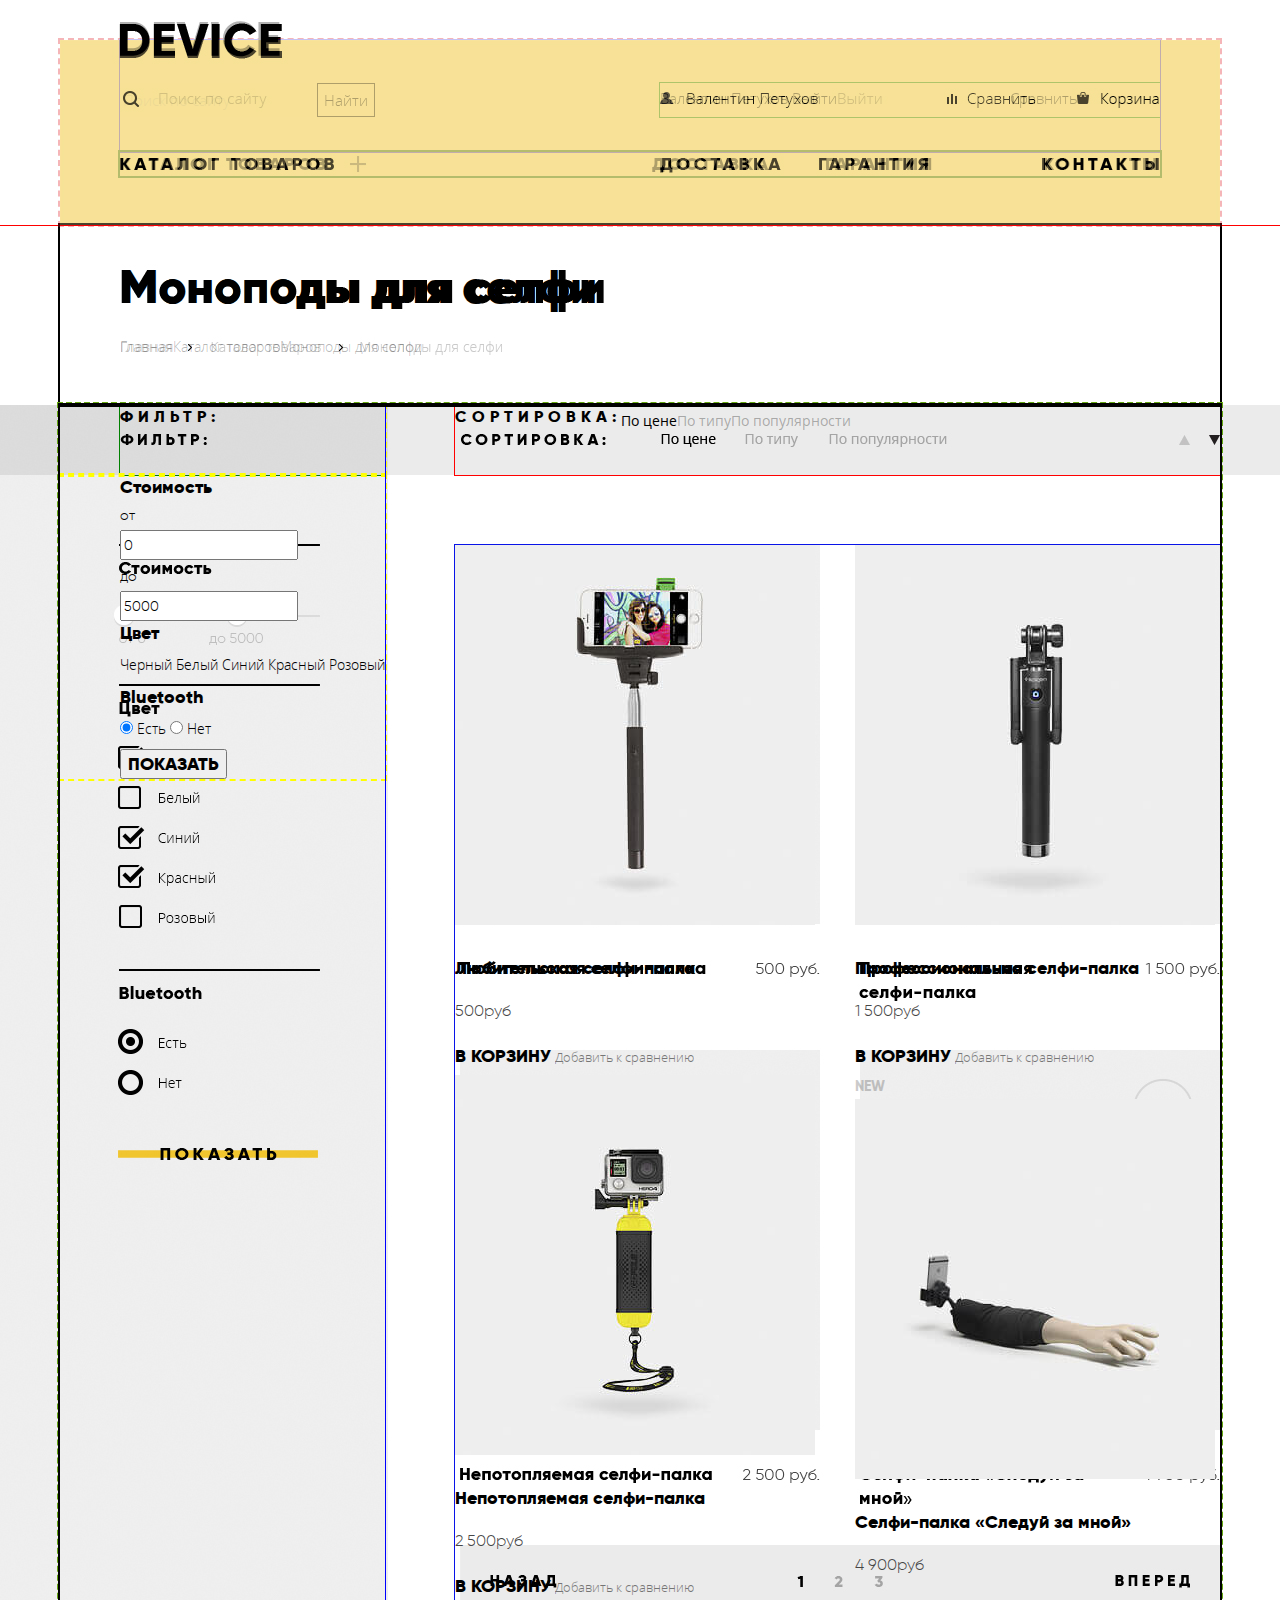
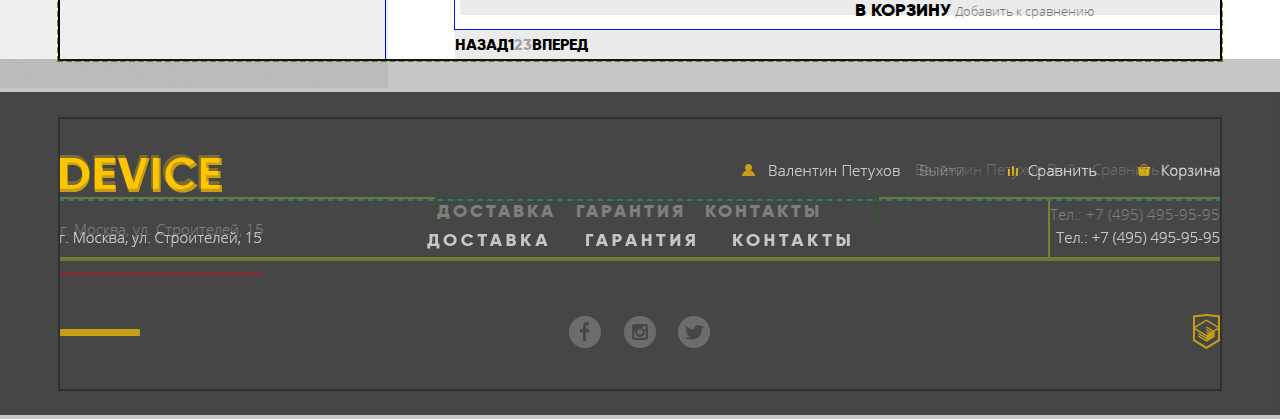
==== device-catalog.html @ f2cb7269 "Переопределение размеров блока филтр" ====
<!DOCTYPE html>
<html lang="ru">
  <head>
    <meta charset="utf-8">
    <title>HTML Academy: Девайс</title>
    <link rel="stylesheet" href="css/normalize.css">
    <link rel="stylesheet" href="css/style.css">

  </head>
  <body>
    <style>
       BODY {
        background: url(background/catalog.jpg) 50% 0 no-repeat;
      }

    </style>

    <header class="header-main">
      <div class="container-wraper container-wraper--catalog">

      <div class="header-scope">
        <a class="header-scope__logo" href="index.html"><img class="header-scope__img" src="img/header/logo.svg" alt="Device"><span class="visually-hidden">Device</span></a>

        <form class="header-scope__form" action="#">
          <input class="header-scope__search" type="search" placeholder="Поиск по сайту">
          <button class="header-scope__input" type="submit">Найти</button>
        </form>

        <ul class="header-scope__list">
          <li class="header-scope__item">
            <a class="header-scope__link" href="#">Валентин Петухов</a>
            <a class="header-scope__link" href="#">Выйти</a>
          </li>
          <li class="header-scope__item">
            <a class="header-scope__link" href="#">Сравнить</a>
          </li>
          <li class="header-scope__item">
            <a class="header-scope__link" href="#">Корзина</a>
          </li>
        </ul>
      </div>

      <div class="header-navigation">
        <nav class="main-nav">
          <ul class="main-nav__list">
            <li class="main-nav__item">
              <a class="main-nav__link">Каталог товаров</a>
                <ul class="main-nav__list main-nav__list--nested">
                  <li class="main-nav__item">
                    <a class="main-nav__link" href="#">Виртуальная реальность</a>
                  </li>
                  <li class="main-nav__item">
                    <a class="main-nav__link">Моноподы для селфи</a>
                  </li>
                  <li class="main-nav__item">
                    <a class="main-nav__link" href="#">Экшен-камеры</a>
                  </li>
                  <li class="main-nav__item">
                    <a class="main-nav__link" href="#">Фитнес браслеты</a>
                  </li>
                  <li class="main-nav__item">
                    <a class="main-nav__link" href="#">Умные часы</a>
                  </li>
                  <li class="main-nav__item">
                    <a class="main-nav__link" href="#">Квадрокоптеры</a>
                  </li>
                </ul>
            </li>
            <li class="main-nav__item">
              <a class="main-nav__link" href="#">Доставка</a>
            </li>
            <li class="main-nav__item">
              <a class="main-nav__link" href="#">Гарантия</a>
            </li>
            <li class="main-nav__item">
              <a class="main-nav__link" href="#">Контакты</a>
            </li>
          </ul>
        </nav>

      </div>
      </div>

    </header>

    <main class="main-content">


      <div class="container">
        <div class="main-content__wraper">

          <h1 class="main-content__title">Моноподы для селфи</h1>

          <div class="breadcrumbs">
            <ul class="breadcrumbs__list">
              <li class="breadcrumbs__item">
                <a class="breadcrumbs__link" href="#">Главная</a>
              </li>
              <li class="breadcrumbs__item">
                <a class="breadcrumbs__link" href="#">Каталог товаров</a>
              </li>
              <li class="breadcrumbs__item">
                <span class="breadcrumbs__link">Моноподы для селфи</span>
              </li>
            </ul>
          </div>
        </div>
      </div>


      <div class="container">

        <div class="main-content__wrap">

          <div class="catalog-filter">
        <div class="catalog-filter__wrap">
          <h2 class="catalog-filter__title">Фильтр:</h2>
        </div>
        <div class="catalog-filter__wrap">
        <form class="catalog-filter__form" action="#">
          <fieldset class="catalog-filter__fieldset">
            <legend class="catalog-filter__legent">Стоимость</legend>
            <div class="catalog-filter__range">
              <div class="catalog-filter__controls">
                <div class="catalog-filter__scale"><div style="margin-left:10px;width:125px;" class="catalog-filter__bar"></div></div>
                <div class="catalog-filter__toggle catalog-filter__toggle--min"></div>
                <div class="catalog-filter__toggle catalog-filter__toggle--max"></div>
              </div>
              <div class="catalog-filter__price-controls">
                <label class="min-price">от
                  <input class="min-price" type="text" name="min" value="0">
                </label>
                <label class="max-price">до
                  <input class="max-price" type="text" name="max" value="5000">
                </label>
              </div>
            </div>
          </fieldset>
          <fieldset class="catalog-filter__fieldset">
            <legend class="catalog-filter__legent">Цвет</legend>

            <label class="catalog-filter__label">
              <input class="visually-hidden" type="checkbox" name="color1" value="black" checked>
              <span class="catalog-filter__desk">Черный</span>
            </label>
            <label class="catalog-filter__label">
              <input class="visually-hidden" type="checkbox" name="color2" value="white">
              <span class="catalog-filter__desk">Белый</span>
            </label>
            <label class="catalog-filter__label">
              <input class="visually-hidden" type="checkbox" name="color3" value="blue" checked>
              <span class="catalog-filter__desk">Синий</span>
            </label>
            <label class="catalog-filter__label">
              <input class="visually-hidden" type="checkbox" name="color4" value="red" checked>
              <span class="catalog-filter__desk">Красный</span>
            </label>
            <label class="catalog-filter__label">
              <input class="visually-hidden" type="checkbox" name="color5" value="pink">
              <span class="catalog-filter__desk">Розовый</span>
            </label>

          </fieldset>
          <fieldset  class="catalog-filter__fieldset">
            <legend class="catalog-filter__legent">Bluetooth</legend>
            <label class="catalog-filter__label">
              <input class="catalog-filter__input" type="radio" name="available" value="Yes" checked>
              <span class="catalog-filter__desk">Есть</span>
            </label>
            <label class="catalog-filter__label">
              <input class="catalog-filter__input" type="radio" name="available" value="No">
              <span class="catalog-filter__desk">Нет</span>
            </label>
          </fieldset>
          <button class="btn" type="submit">ПОКАЗАТЬ</button>
        </form>
        </div>
          </div>

         <section class="catalog-products">

        <div class="catalog-products__wrap">

        <div class="sorting">
          <h2 class="sorting__title">сортировка:</h2>
          <ul class="sorting__list">
            <li class="sorting__item">
              <a class="sorting__link" href="#">По цене</a>
            </li>
            <li class="sorting__item">
              <a class="sorting__link" href="#">По типу</a>
            </li>
            <li class="sorting__item">
              <a class="sorting__link" href="#">По популярности</a>
            </li>
          </ul>
          <div class="sorting__guides">
            <a class="sorting__link" href="#"><span class="visually-hidden">Сортировка от меньшего к большему</span></a>
            <a class="sorting__link" href="#"><span class="visually-hidden">Сортировка от большего к меньшему </span></a>
          </div>
        </div>

        <section class="catalog-products__list">
          <article class="catalog-products__item">
            <img class="catalog-products__img" src="img/catalog-products/item-1.jpg" width="360" height="380" alt="Любительская селфи-палка">
            <h3 class="catalog-products__title">
              <a class="catalog-products__link" href="#">Любительская селфи-палка</a>
            </h3>
            <p class="catalog-products__text">500руб</p>
            <div class="catalog-products__actions">
              <a class="btn" href="#">В корзину</a>
              <a class="catalog-products__link" href="#">Добавить к сравнению</a>
            </div>
          </article>
          <article class="catalog-products__item">
            <img class="catalog-products__img" src="img/catalog-products/item-2.jpg" width="360" height="380" alt="Профессиональная селфи-палка">
            <h3 class="catalog-products__title">
              <a class="catalog-products__link" href="#">Профессиональная селфи-палка</a>
            </h3>
            <p class="catalog-products__text">1 500руб</p>
            <div class="catalog-products__actions">
              <a class="btn" href="#">В корзину</a>
              <a class="catalog-products__link" href="#">Добавить к сравнению</a>
            </div>
          </article>
          <article class="catalog-products__item">
            <img class="catalog-products__img" src="img/catalog-products/item-3.jpg" width="360" height="380" alt="Непотопляемая селфи-палка">
            <h3 class="catalog-products__title">
              <a class="catalog-products__link" href="#">Непотопляемая селфи-палка</a>
            </h3>
            <p class="catalog-products__text">2 500руб</p>
            <div class="catalog-products__actions">
              <a class="btn" href="#">В корзину</a>
              <a class="catalog-products__link" href="#">Добавить к сравнению</a>
            </div>
          </article>
          <article class="catalog-products__item">
            <div class="catalog-products__flag">New</div>
            <img class="catalog-products__img" src="img/catalog-products/item-4.jpg" width="360" height="380" alt="Селфи-палка «Следуй за мной»">
            <h3 class="catalog-products__title">
             <a class="catalog-products__link" href="#">Селфи-палка «Следуй за мной»</a>
            </h3>
            <p class="catalog-products__text">4 900руб </p>
            <div class="catalog-products__actions">
              <a class="btn" href="#">В корзину</a>
              <a class="catalog-products__link" href="#">Добавить к сравнению</a>
            </div>
          </article>
        </section>

        <div class="paginator">
          <ul class="paginator__list">
            <li class="paginator__item">
              <a class="paginator__link paginator__link--prev" href="#">Назад</a>
            </li>
            <li class="paginator__item">
              <a class="paginator__link paginator__link--curent" href="#">1</a>
            </li>
            <li class="paginator__item">
              <a class="paginator__link" href="#">2</a>
            </li>
            <li class="paginator__item">
              <a class="paginator__link" href="#">3</a>
            </li>
            <li class="paginator__item">
              <a class="paginator__link paginator__link--next" href="#">Вперед</a>
            </li>
          </ul>
        </div>
        </div>
         </section>

        </div>

      </div>
    </main>


     <footer class="footer-main">

      <div class="container">

      <div class="additional-information">

        <a class="additional-information__logo"><img class="additional-information__img" src="img/footer/logo.svg" alt="Device"><span class="visually-hidden">Device</span></a>

        <ul class="additional-information__list">
          <li class="additional-information__item">
            <a class="additional-information__link" href="#">Валентин Петухов</a>
            <a class="additional-information__link" href="#">Выйти</a>
          </li>
          <li class="additional-information__item">
            <a class="additional-information__link" href="#">Сравнить</a>
          </li>
          <li class="additional-information__item">
            <a class="additional-information__link" href="#">Корзина</a>
          </li>
        </ul>

      </div>

      <div class="address">

        <p class="address__text">г. Москва, ул. Строителей, 15</p>

        <nav class="main-nav main-nav--footer">
          <ul class="main-nav__list">
            <li class="main-nav__item">
              <a class="main-nav__link" href="#">Доставка</a>
            </li>
            <li class="main-nav__item">
              <a class="main-nav__link" href="#">Гарантия</a>
            </li>
            <li class="main-nav__item">
              <a class="main-nav__link" href="#">Контакты</a>
            </li>
          </ul>
        </nav>

        <a class="address__link" href=”tel:+74954959595”>Тел.: +7 (495) 495-95-95</a>
      </div>

      <div class="additional-data">

        <div class="social">
          <ul class="social__list">
            <li class="social__item">
              <a class="social__link social__link--fb" href="#"><span class="visually-hidden">Фейсбук</span></a>
            </li>
            <li class="social__item">
              <a class="social__link social__link--ins" href="#"><span class="visually-hidden">Инстограм</span></a>
            </li>
            <li class="social__item">
              <a class="social__link social__link--twit" href="#"><span class="visually-hidden">Твитер</span></a>
            </li>
          </ul>
        </div>

        <a class="additional-data__link" href="https://htmlacademy.ru/intensive/htmlcss"><span class="visually-hidden">Htmlacademy</span></a>
      </div>

      </div>

    </footer>
  </body>
---- css/style.css ----
@font-face {
  font-family: "Gilroy";
  src: url("../fonts/gilroyextrabold.woff2") format("woff2"),
       url("../fonts/gilroyextrabold.woff") format("woff");
  font-weight: 800;
  font-style: normal;
}

@font-face {
  font-family: "Gilroy";
  src: url("../fonts/gilroylight.woff2") format("woff2"),
       url("../fonts/gilroylight.woff") format("woff");
  font-weight: 300;
  font-style: normal;
}

@font-face {
  font-family: "Open Sans";
  src: url("../fonts/opensanslight.woff2") format("woff2"),
       url("../fonts/opensanslight.woff") format("woff");
  font-weight: 300;
  font-style: normal;
}

@font-face {
  font-family: "Open Sans";
  src: url("../fonts/opensans.woff2") format("woff2"),
       url("../fonts/opensans.woff") format("woff");
  font-weight: 400;
  font-style: normal;
}


body {
  margin: 0;
  padding: 0;

  font-family: "Open Sans", Arial, sans-serif;
  font-size: 15px;
  line-height: 30px;
  font-weight: 300;
  color: #000;
  background-color: #fff;
}

/* для элементов, которые не должны быть видны */

.visually-hidden {
  position: absolute;
  clip: rect(0 0 0 0);
  width: 1px;
  height: 1px;
  margin: -1px;
}


/* index */

/* header */

.container {
  width: 1160px;
  margin: 0 auto;

  outline: 2px solid #000; /* потом убрать */
}

.header-main {
  padding-top: 40px;
  outline: 1px solid red;/* для стилизации, убрать */
}

.container-wraper {
  width: 1120px;
  margin: 0 auto;
  padding: 0 20px;
  background-color: #f7e296;
  outline: 2px solid #366306; /* потом удалить */
  opacity: 0.3; /* для стилизации, чтоб было видно макет */
}

.container-wraper--catalog {
  min-height: 185px;
  outline: 2px dashed #dc0913; /*  для видимости блокаs  */
}

.header-scope {
  position: relative;
  display: flex;
  justify-content: space-between;
  margin: 0 40px;
  padding-top: 43px;
  padding-bottom: 35px;
  outline: 1px solid #4131e2; /* потом убрать  */
}

.header-scope__logo {
  position: absolute;
  top: -19px;
  left: 0px;
  display: block;
  width: 200px;
}

.header-scope__search {
  font-family: "Open Sans", Arial, sans-serif;
  font-size: 15px;
  line-height: 30px;
  font-weight: 300;
  background-color: #f7e296;
  color: #000;
  border: 1px solid transparent;
  outline: none;
  opacity: 0.3;
}

.header-scope__search:hover {
   opacity: 0.6;
}

.header-scope__search:focus {
  opacity: 1;
  color: #000;
}

.header-scope__input {
  font-family: "Open Sans", Arial, sans-serif;
  font-size: 15px;
  line-height: 30px;
  font-weight: 300;
  background-color: #f7e296;
  color: #000;
  border: 1px solid #000;
  outline: none;
}

.header-scope__input:hover {
  background-color: #000;
  color: #fff;
}

.header-scope__input:active {
  color: rgba(255, 255, 255, 0.3);
}

.header-scope__list {
  margin: 0;
  padding: 0;
  display: flex;
  justify-content: space-between;
  flex-basis: 500px;
  outline: 1px solid green;  /* потом убрать */
  list-style: none;
  font-family: "Open Sans", Arial, sans-serif;
  font-size: 15px;
  line-height: 30px;
  font-weight: 300;
  color: #000;
}

.header-scope__item:nth-child(2) {
  margin-left: 150px;
}

.header-scope__link {
  text-decoration: none;
  color: #000;
}

.header-scope__link:hover {
  opacity: 0.6;
}
.header-scope__link:active {
  opacity: 0.3;
}

.header-navigation {
  margin: 0 40px;
}

.main-nav__list {
  position: relative;
  margin: 0;
  padding: 0;
  display: flex;
  justify-content: space-between;
  list-style: none;
  font-family: "Gilroy", Arial, sans-serif;
  font-size: 18px;
  line-height: 24px;
  font-weight: 800;
  outline: 2px solid #166708;
}

.main-nav__item:nth-child(1) {
  margin-right: 270px;
}

.main-nav__item:nth-child(3) {
  margin-right: 55px;
}

.main-nav__link {
  font-family: "Gilroy", Arial, sans-serif;
  font-size: 18px;
  line-height: 24px;
  font-weight: 800;
  letter-spacing: 3px;
  text-decoration: none;
  color: #000;
  text-transform: uppercase;
}

.main-nav__link:hover {
  opacity: 0.6;
}

.main-nav__link:active {
  opacity: 0.3;
}

.main-nav__list--nested {
  position: absolute;
  top: 25px;
  left: -60px;
  margin: 0;
  padding: 0;
  width: 1100px;
  height: 140px;
  display: none;
  padding-left: 60px;
  padding-top: 22px;
  font-family: "Open Sans", Arial, sans-serif;
  font-size: 15px;
  line-height: 36px;
  font-weight: 300;
  background-color: #f7e296;
  outline: 2px solid #2109dc;/* потом убрать  */
}

.main-nav__item:nth-child(1):hover .main-nav__list--nested {
  display: flex;
  flex-direction: column;
  justify-content: flex-start;
  flex-wrap: wrap;
  align-content: flex-start;

}

.main-nav__list--nested .main-nav__item:nth-child(1) {
  margin-right: 0;
}
.main-nav__list--nested .main-nav__item:nth-child(5) {
  margin-bottom: 60px;
}
.main-nav__list--nested .main-nav__link {
  font-family: "Open Sans", Arial, sans-serif;
  font-size: 15px;
  line-height: 36px;
  font-weight: 300;
  text-transform: none;
}

/* main-content */
/* slider блок goods*/

.goods {

  outline: 2px solid #81070c; /* для стилизации, потом убоать */
}

.goods__list {
  margin: 0;
  padding: 0;
  position: relative;
  height: 600px;
}

.goods__item {
  position: absolute;
  top: 0;
  left: 0;
  width: 100%;
  height: 600px;
  display: flex;
  justify-content: space-around;
  padding-top: 50px;
  opacity: 0;
}

.goods__description {
  width: 500px;

}

.goods__text {
  font-family: "Open Sans", Arial, sans-serif;
  font-size: 15px;
  line-height: 30px;
  font-weight: 300;
  color: #464646;
}

.goods__desk {
  font-family: "Gilroy", Arial, sans-serif;
  font-size: 47px;
  line-height: 56px;
  font-weight: 800;
  color: #000;
}

.btn {
  font-family: "Gilroy", Arial, sans-serif;
  font-size: 18px;
  line-height: 24px;
  font-weight: 800;
  text-decoration: none;
  color: #000;
  text-transform: uppercase;
}

.goods__line .goods__cell {
  font-family: "Gilroy", Arial, sans-serif;
  font-size: 36px;
  line-height: 48px;
  font-weight: 300;
}

.goods__line:nth-child(2) .goods__cell {
  font-family: "Open Sans", Arial, sans-serif;
  font-size: 13px;
  line-height: 20px;
  font-weight: 300;
  color: #464646;
}

#btn-1:checked ~ .goods__list .goods__item--1 {
  opacity: 1;
}

#btn-2:checked ~ .goods__list .goods__item--2 {
  opacity: 1;
}

#btn-3:checked ~ .goods__list .goods__item--3 {
  opacity: 1;
}

/* блок products */

.products__wrap {
  width: 160px;
  height: 160px;
  /*background-color: #f7e296;*/  /* потом раскоментировать, это фон блока */
}

.products__list {
  display: flex;
  justify-content: space-between;
  margin: 0;
  padding: 0;
  padding-top: 45px;
  list-style: none;
}

.products__link {
  font-family: "Gilroy", Arial, sans-serif;
  font-size: 18px;
  line-height: 24px;
  font-weight: 800;
  text-decoration: none;
  color: #000;
}

.products__item:hover .products__wrap {
  background-color: #f0c52e;
}

.products__item:active .products__img {
  opacity: 0.3;
}

.products__item:active .products__text {
  opacity: 0.3;
}

.products__text {
  margin: 0;
  margin-top: 30px;
}

.products__img {
}

/* блок servis */

.services {

  min-height: 400px;
  background-image: linear-gradient(to top, #e5e5e5 61%, #ffffff 61%);
 /* opacity: 0.3;/* чтоб видно было макет, потом удалить */
  outline: 2px solid #dc0913;/* для стилизации */
}

.services__wrap {
  display: flex;
  justify-content: space-between;
}

.services__control {
  width: 280px;
  font-family: "Gilroy", Arial, sans-serif;
  font-size: 18px;
  line-height: 24px;
  font-weight: 800;
  text-transform: uppercase;
  outline: 2px solid #0f8175;  /* для видимости блока */
}

.services__control:active {
  color: #f7e184;
}

.services-menu {
  width: 380px;
  min-height: 470px;
  outline: 2px solid #35ef0a; /* для стилизации*/
}

.services__list {
  width: 760px;
  min-height: 470px;
  margin: 0;
  padding: 0;
  position: relative;
  list-style: none;
  outline: 2px solid #489336; /*  для стилизации */
}

.services__item {
  position: absolute;
  top: 0;
  left: 0;
  width: 100%;
  min-height: 470px;
  opacity: 0;
}
#btn-5:checked ~ .services__list .services__item--1 {
  opacity: 1;
}

#btn-6:checked ~ .services__list .services__item--2 {
  opacity: 1;
}

#btn-7:checked ~ .services__list .services__item--3 {
  opacity: 1;
}

.services__title {
  font-family: "Gilroy", Arial, sans-serif;
  font-size: 47px;
  line-height: 48px;
  font-weight: 800;
}

.services__text {
  font-family: "Open Sans", Arial, sans-serif;
  font-size: 15px;
  line-height: 30px;
  font-weight: 300;
  color: #464646;
}

/* блок manufactures */

.manufactures__list {
  margin: 0;
  padding: 0;

  display: flex;
  justify-content: space-between;
  align-items: center;
  min-height: 280px;
  list-style: none;
  outline: 2px solid #4a9110;  /* потом удалить */
}

/*.manufactures__item {
  position: relative;
}*/

.manufactures__link {
  display: block;
  width: 260px;
  height: 100px;
  opacity: 0.3;

}
.manufactures__link:hover .manufactures__img {
  opacity: 0;
}

.manufactures__link:hover {
  display: block;
  width: 260px;
  height: 100px;
  opacity: 1;
}

.manufactures__item:nth-child(1) .manufactures__link:hover {
  background: url(../img/manufactures/firm-1-color.png) no-repeat 50% 50%;
}

.manufactures__item:nth-child(2) .manufactures__link:hover {
  background: url(../img/manufactures/firm-2-color.png) no-repeat 50% 50%;
}

.manufactures__item:nth-child(3) .manufactures__link:hover {
  background: url(../img/manufactures/firm-3-color.png) no-repeat 50% 50%;
}

.manufactures__item:nth-child(4) .manufactures__link:hover {
  background: url(../img/manufactures/firm-4-color.png) no-repeat 50% 50%;
}

/* блок information-company */

.information-company {
  display: flex;
  min-height: 660px;
  outline: 2px solid #e6640e; /*потом удалить */
}

.information-company__title {
  font-family: "Gilroy", Arial, sans-serif;
  font-size: 47px;
  line-height: 48px;
  font-weight: 800;
}

.information-company__text {
  font-family: "Open Sans", Arial, sans-serif;
  font-size: 15px;
  line-height: 30px;
  font-weight: 300;
  color: #464646;
}

.information-company__list {
  list-style: none;
}

.information-company__item {
  font-family: "Gilroy", Arial, sans-serif;
  font-size: 16px;
  line-height: 40px;
  font-weight: 800;
}

/* footer  */

.footer-main {
  padding-top: 60px;
  padding-bottom: 30px;
  background-color: #464646;
  opacity: 0.3; /* для того, чтобы видно было макет, потом удалить */
}

/* блок additional-information */

.additional-information {
  display: flex;
  justify-content: space-between;
  padding-top: 35px;
  outline: 2px dashed #0fd7f5; /* для видимости */

}

.additional-information__list {
  display: flex;
  justify-content: space-between;
  min-width: 300px;
  margin: 0;
  padding: 0;
  list-style: none;
  font-family: "Open Sans", Arial, sans-serif;
  font-size: 15px;
  line-height: 30px;
  font-weight: 300;
}

.additional-information__item {

}

.additional-information__link {
  text-decoration: none;
  color: rgba(255, 255, 255, 0.7);
}

.additional-information__link:hover {
  color: #fff;
}

.additional-information__link:active {
  color: rgba(255, 255, 255, 0.3);
}

/* блок address */

.address {
  display: flex;
  justify-content: space-between;
  outline: 2px double #a7f50f; /* для видимости */
}

.address__text,
.address__link {
  list-style: none;
  font-family: "Open Sans", Arial, sans-serif;
  font-size: 15px;
  line-height: 30px;
  font-weight: 300;
  color: #fff;
  text-decoration: none;
}

.main-nav--footer {
  min-width: 440px;
  margin: 0;
  padding: 0;
}

.main-nav--footer .main-nav__item:nth-child(1) {
  margin: 0;
}
.main-nav--footer .main-nav__link {
  color: #fff;
}
/* стилизация additional-data */

.additional-data {
  display: flex;
  justify-content: space-between;
  min-height: 130px;
  outline: 2px solid #ddf50f; /* потом убрать, для видимости блока */
}
.social__list {
  display: flex;
  min-width: 160px;
  list-style: none;
  outline: 2px solid #dc0913; /* для видимости */
}

.address__link {
  min-width: 60px;
  background-image: url(../img/footer/logotupy.svg) no-repeat;
  outline: 2px solid yellow;  /* для видимости */
}


/* стилизация модальных окон */

.modal__text {
  font-family: "Gilroy", Arial, sans-serif;
  font-size: 18px;
  line-height: 24px;
  font-weight: 800;
}

.modal__input {
  font-family: "Open Sans", Arial, sans-serif;
  font-size: 14px;
  line-height: 18px;
  font-weight: 300;
  color: #464646;
  background-color: #f2f2f2;
  border: 1px solid transparent;
  outline: none;
  opacity: 0.4;
}

.modal__input:hover {
  background-color: #eaeaea;
}

.modal__input:focus {
  background-color: #fff;
  border: 2px solid #f7e296;
  opacity: 1;
  color: #464646;
}

.modal__lower .modal__send {
  font-family: "Gilroy", Arial, sans-serif;
  font-size: 18px;
  line-height: 24px;
  font-weight: 800;
  color: #000;
  padding: 0;
  border: none;
}

/* стилизация device-catalog */

/* стилизация h1 и хлебных крошек */
.main-content__wraper {
  min-height: 180px;
  padding-left: 60px;
}

.main-content__title {
  margin: 0;
  padding-top: 38px;
  padding-bottom: 20px;
  font-family: "Gilroy", Arial, sans-serif;
  font-size: 47px;
  line-height: 48px;
  font-weight: 800;
}

.breadcrumbs__list {
  padding: 0;
  margin: 0;
  display: flex;
  list-style: none;
}

.breadcrumbs__link {

  font-family: "Open Sans", Arial, sans-serif;
  font-size: 14px;
  line-height: 24px;
  font-weight: 300;
  color: rgba(0, 0, 0, 0.3);
  text-decoration: none;
}

.breadcrumbs__link:hover {
  color: rgba(0, 0, 0, 0.6);
}

.breadcrumbs__link:active {
  color: rgba(0, 0, 0, 0.1);
}

/* стилизация фильтра и сортировки */

.main-content__wrap {
  display: flex;

  outline: 3px dashed #65a710; /* для видимости блока */
}

.catalog-filter__wrap {
  width: 265px;
  padding-left: 60px;
  outline: 2px dashed yellow;/*для видимости контейнера, потом убрать */
}



/* фильтр */

.catalog-filter {

  /*background-color: #eee;*/ /* фон блока, потом раскоментировать */
  outline: 1px solid blue;/* для видимости блока, потом убрать */
}

.catalog-filter__title,
.sorting__title {
  margin: 0;
  font-family: "Gilroy", Arial, sans-serif;
  font-size: 16px;
  line-height: 24px;
  letter-spacing: 5px;
  font-weight: 800;
  text-transform: uppercase;
}

.catalog-filter__title {
  min-height: 70px;

  /*background-color: #dbdbdb;*/  /* потом раскоментировать это фон блока */
  outline: 1px solid green;
}

/* блок переключателей */

.catalog-filter__fieldset {
  margin: 0;
  padding: 0;
  border: none;
}

.catalog-filter__range {
  width: 150px; /* временно */
}

.catalog-filter__legent {
  font-family: "Gilroy", Arial, sans-serif;
  font-size: 18px;
  line-height: 24px;
  font-weight: 800;
}

.min-price,
.max-price {
  font-family: "Gilroy", Arial, sans-serif;
  font-size: 14px;
  line-height: 24px;
  font-weight: 300;
}

.catalog-filter__desk {
  font-family: "Open Sans", Arial, sans-serif;
  font-size: 14px;
  line-height: 40px;
  font-weight: 300;
}

/*  стилизация блока catalog*/

.catalog-products {
  width: 835px;
}

.catalog-products__wrap {
  padding-left: 70px;
}

.sorting {
  display: flex;
  width: 765px;
  min-height: 70px;
  margin-bottom: 70px;
  /*background-color: #ebebeb;*/ /* фон блока потом расоментировать */
  outline: 1px solid red;/* потом убрать */
}

.sorting__list {
  display: flex;
  margin: 0;
  padding: 0;
  list-style: none;
}

.sorting__link {
  font-family: "Open Sans", Arial, sans-serif;
  font-size: 14px;
  line-height: 18px;
  font-weight: 400;
  text-decoration: none;
  color: rgba(0, 0, 0, 0.3);
}

.sorting__link:hover {
  color: rgba(0, 0, 0, 0.6);
}

.sorting__link:active {
  color: #000;
}
.sorting__item:first-child .sorting__link {
  color: #000;
}

/* стилизация блока карточек товаров */

.catalog-products__list {
  display: flex;
  flex-wrap: wrap;
  width: 765px;
  outline: 1px double #0914e8; /* для видимости блока  */
}

.catalog-products__item:nth-child(1n) {
  margin-right: 40px;
}

.catalog-products__item:nth-child(2n) {
  margin-right: 0px;
}

.catalog-products__title .catalog-products__link {
  font-family: "Gilroy", Arial, sans-serif;
  font-size: 18px;
  line-height: 24px;
  font-weight: 800;
  color: #000;
  text-decoration: none;
}

.catalog-products__text {
  font-family: "Gilroy", Arial, sans-serif;
  font-size: 16px;
  line-height: 24px;
  font-weight: 300;
 color: #464646;
}

.catalog-products__actions .catalog-products__link {
  font-family: "Open Sans", Arial, sans-serif;
  font-size: 13px;
  line-height: 36px;
  font-weight: 300;
  text-decoration: none;
  color: #000;
  opacity: 0.5;
}

.catalog-products__actions .catalog-products__link:hover {
  opacity: 1;
}

.catalog-products__actions .catalog-products__link:active {
  opacity: 0.2;
}

.catalog-products__flag {
  font-family: "Gilroy", Arial, sans-serif;
  font-size: 14px;
  line-height: 24px;
  font-weight: 800;
  text-transform: uppercase;
  color: #000;
  opacity: 0.2;
}
/* блок paginator  */

.paginator {
  background-color: #ebebeb;
}

.paginator__list {
  margin: 0;
  padding: 0;
  display: flex;
  list-style: none;
}

.paginator__link {
  font-family: "Gilroy", Arial, sans-serif;
  font-size: 16px;
  line-height: 24px;
  font-weight: 800;
  text-decoration: none;
  color: #000;
  opacity: 0.3;
}

.paginator__link:hover {
   opacity: 0.6;
}

.paginator__link:active {
  opacity: 1;
}

.paginator__link--curent {
  color: #000;
  opacity: 1;
}

.paginator__link--prev,
.paginator__link--next {
  text-transform: uppercase;
  opacity: 1;
}

.paginator__link--prev:hover,
.paginator__link--next:hover {
  background-color: #d9d9d9;
}

.paginator__link--prev:active,
.paginator__link--next:active {
  color: rgba(0, 0, 0, 0.3);
}
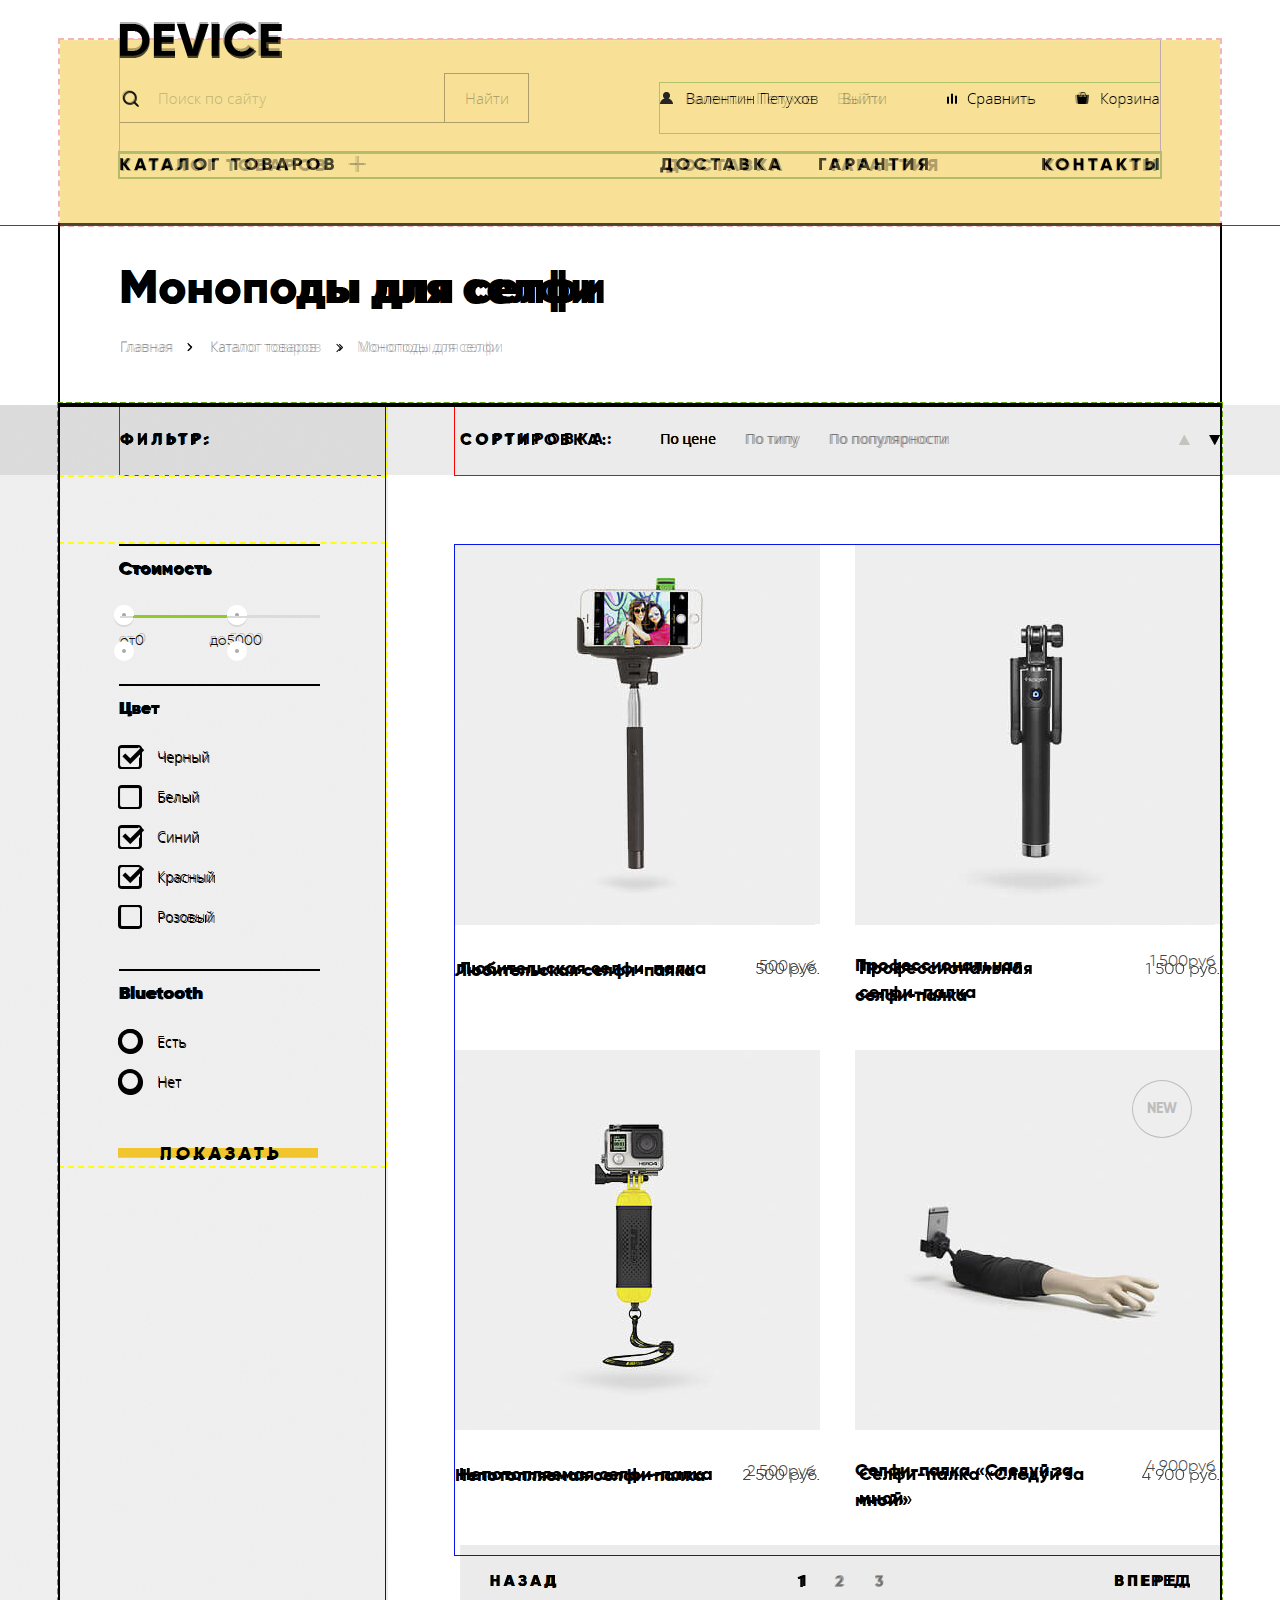
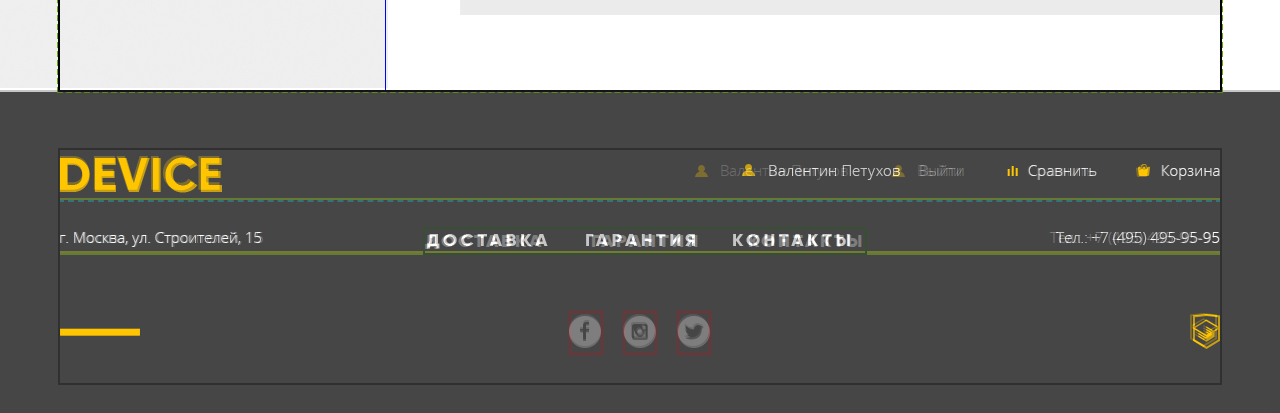
==== commit ba96537c: "Стилизация декоративных элементов" ====
--- a/device-catalog.html
+++ b/device-catalog.html
@@ -18,33 +18,34 @@
     <header class="header-main">
       <div class="container-wraper container-wraper--catalog">
 
-      <div class="header-scope">
+        <div class="header-scope">
+
         <a class="header-scope__logo" href="index.html"><img class="header-scope__img" src="img/header/logo.svg" alt="Device"><span class="visually-hidden">Device</span></a>
 
-        <form class="header-scope__form" action="#">
+        <form class="header-scope__form header-scope__form--catalog" action="#">
           <input class="header-scope__search" type="search" placeholder="Поиск по сайту">
           <button class="header-scope__input" type="submit">Найти</button>
         </form>
 
-        <ul class="header-scope__list">
+        <ul class="header-scope__list header-scope__list--catalog">
           <li class="header-scope__item">
-            <a class="header-scope__link" href="#">Валентин Петухов</a>
-            <a class="header-scope__link" href="#">Выйти</a>
+            <a class="header-scope__link header-scope__link--login" href="#">Валентин Петухов</a>
+            <a class="header-scope__link header-scope__link--login" href="#">Выйти</a>
           </li>
           <li class="header-scope__item">
-            <a class="header-scope__link" href="#">Сравнить</a>
+            <a class="header-scope__link header-scope__link--compare" href="#">Сравнить</a>
           </li>
           <li class="header-scope__item">
-            <a class="header-scope__link" href="#">Корзина</a>
+            <a class="header-scope__link header-scope__link--basket" href="#">Корзина</a>
           </li>
         </ul>
-      </div>
-
-      <div class="header-navigation">
+        </div>
+
+        <div class="header-navigation">
         <nav class="main-nav">
           <ul class="main-nav__list">
             <li class="main-nav__item">
-              <a class="main-nav__link">Каталог товаров</a>
+              <a class="main-nav__link main-nav__link--catalog">Каталог товаров</a>
                 <ul class="main-nav__list main-nav__list--nested">
                   <li class="main-nav__item">
                     <a class="main-nav__link" href="#">Виртуальная реальность</a>
@@ -78,7 +79,7 @@
           </ul>
         </nav>
 
-      </div>
+        </div>
       </div>
 
     </header>
@@ -118,24 +119,24 @@
         </div>
         <div class="catalog-filter__wrap">
         <form class="catalog-filter__form" action="#">
+          <div class="catalog-filter__involucre"><span class="visually-hidden">Декоративная линия</span></div>
           <fieldset class="catalog-filter__fieldset">
             <legend class="catalog-filter__legent">Стоимость</legend>
             <div class="catalog-filter__range">
               <div class="catalog-filter__controls">
-                <div class="catalog-filter__scale"><div style="margin-left:10px;width:125px;" class="catalog-filter__bar"></div></div>
+                <div class="catalog-filter__scale"><div style="margin-left:13px;width:94px;" class="catalog-filter__bar"></div></div>
                 <div class="catalog-filter__toggle catalog-filter__toggle--min"></div>
                 <div class="catalog-filter__toggle catalog-filter__toggle--max"></div>
               </div>
               <div class="catalog-filter__price-controls">
-                <label class="min-price">от
-                  <input class="min-price" type="text" name="min" value="0">
+                <label class="min-price">от<input class="min-price" type="text" name="min" value="0">
                 </label>
-                <label class="max-price">до
-                  <input class="max-price" type="text" name="max" value="5000">
+                <label class="max-price">до<input class="max-price" type="text" name="max" value="5000">
                 </label>
               </div>
             </div>
           </fieldset>
+          <div class="catalog-filter__involucre"><span class="visually-hidden">Декоративная линия</span></div>
           <fieldset class="catalog-filter__fieldset">
             <legend class="catalog-filter__legent">Цвет</legend>
 
@@ -161,18 +162,19 @@
             </label>
 
           </fieldset>
+          <div class="catalog-filter__involucre"><span class="visually-hidden">Декоративная линия</span></div>
           <fieldset  class="catalog-filter__fieldset">
             <legend class="catalog-filter__legent">Bluetooth</legend>
             <label class="catalog-filter__label">
-              <input class="catalog-filter__input" type="radio" name="available" value="Yes" checked>
+              <input class="visually-hidden" type="radio" name="available" value="Yes" checked>
               <span class="catalog-filter__desk">Есть</span>
             </label>
             <label class="catalog-filter__label">
-              <input class="catalog-filter__input" type="radio" name="available" value="No">
+              <input class="visually-hidden" type="radio" name="available" value="No">
               <span class="catalog-filter__desk">Нет</span>
             </label>
           </fieldset>
-          <button class="btn" type="submit">ПОКАЗАТЬ</button>
+          <button class="btn btn--filter" type="submit">ПОКАЗАТЬ</button>
         </form>
         </div>
           </div>
@@ -208,19 +210,23 @@
             </h3>
             <p class="catalog-products__text">500руб</p>
             <div class="catalog-products__actions">
-              <a class="btn" href="#">В корзину</a>
-              <a class="catalog-products__link" href="#">Добавить к сравнению</a>
+              <div class="catalog-products__wraper">
+                <a class="btn btn--catalog" href="#">В корзину</a>
+                <a class="catalog-products__link" href="#">Добавить к сравнению</a>
+              </div>
             </div>
           </article>
           <article class="catalog-products__item">
             <img class="catalog-products__img" src="img/catalog-products/item-2.jpg" width="360" height="380" alt="Профессиональная селфи-палка">
             <h3 class="catalog-products__title">
-              <a class="catalog-products__link" href="#">Профессиональная селфи-палка</a>
+              <a class="catalog-products__link" href="#">Профессиональная<br>селфи-палка</a>
             </h3>
             <p class="catalog-products__text">1 500руб</p>
             <div class="catalog-products__actions">
-              <a class="btn" href="#">В корзину</a>
-              <a class="catalog-products__link" href="#">Добавить к сравнению</a>
+              <div class="catalog-products__wraper">
+                <a class="btn btn--catalog" href="#">В корзину</a>
+                <a class="catalog-products__link" href="#">Добавить к сравнению</a>
+              </div>
             </div>
           </article>
           <article class="catalog-products__item">
@@ -230,42 +236,51 @@
             </h3>
             <p class="catalog-products__text">2 500руб</p>
             <div class="catalog-products__actions">
-              <a class="btn" href="#">В корзину</a>
-              <a class="catalog-products__link" href="#">Добавить к сравнению</a>
+              <div class="catalog-products__wraper">
+                <a class="btn btn--catalog" href="#">В корзину</a>
+                <a class="catalog-products__link" href="#">Добавить к сравнению</a>
+              </div>
             </div>
           </article>
           <article class="catalog-products__item">
             <div class="catalog-products__flag">New</div>
             <img class="catalog-products__img" src="img/catalog-products/item-4.jpg" width="360" height="380" alt="Селфи-палка «Следуй за мной»">
             <h3 class="catalog-products__title">
-             <a class="catalog-products__link" href="#">Селфи-палка «Следуй за мной»</a>
+             <a class="catalog-products__link" href="#">Селфи-палка «Следуй за<br>мной»</a>
             </h3>
             <p class="catalog-products__text">4 900руб </p>
             <div class="catalog-products__actions">
-              <a class="btn" href="#">В корзину</a>
-              <a class="catalog-products__link" href="#">Добавить к сравнению</a>
+              <div class="catalog-products__wraper">
+                <a class="btn btn--catalog" href="#">В корзину</a>
+                <a class="catalog-products__link" href="#">Добавить к сравнению</a>
+              </div>
             </div>
           </article>
         </section>
 
+
         <div class="paginator">
-          <ul class="paginator__list">
-            <li class="paginator__item">
-              <a class="paginator__link paginator__link--prev" href="#">Назад</a>
-            </li>
-            <li class="paginator__item">
-              <a class="paginator__link paginator__link--curent" href="#">1</a>
-            </li>
-            <li class="paginator__item">
-              <a class="paginator__link" href="#">2</a>
-            </li>
-            <li class="paginator__item">
-              <a class="paginator__link" href="#">3</a>
-            </li>
-            <li class="paginator__item">
-              <a class="paginator__link paginator__link--next" href="#">Вперед</a>
-            </li>
-          </ul>
+          <div class="paginator__prev">
+            <a class="paginator__link--prev" href="#">Назад</a>
+          </div>
+          <div class="paginator__wrap">
+            <ul class="paginator__list">
+              <li class="paginator__item">
+                <a class="paginator__link paginator__link--curent" href="#">1</a>
+              </li>
+              <li class="paginator__item">
+                <a class="paginator__link" href="#">2</a>
+              </li>
+              <li class="paginator__item">
+                <a class="paginator__link" href="#">3</a>
+              </li>
+
+            </ul>
+          </div>
+          <div class="paginator__next">
+            <a class="paginator__link--next" href="#">Вперед</a>
+          </div>
+
         </div>
         </div>
          </section>
@@ -322,6 +337,8 @@
 
       <div class="additional-data">
 
+        <div class="additional-data__wrap"><span class="visually-hidden">Декоративный элемент</span></div>
+
         <div class="social">
           <ul class="social__list">
             <li class="social__item">
--- a/css/style.css
+++ b/css/style.css
@@ -90,7 +90,7 @@
   justify-content: space-between;
   margin: 0 40px;
   padding-top: 43px;
-  padding-bottom: 35px;
+  padding-bottom: 20px;
   outline: 1px solid #4131e2; /* потом убрать  */
 }
 
@@ -102,7 +102,17 @@
   width: 200px;
 }
 
+.header-scope__logo:hover {
+  opacity: 0.6;
+}
+
+.header-scope__logo:active {
+  opacity: 0.3;
+}
+
 .header-scope__search {
+  width: 320px;
+  padding-left: 37px;
   font-family: "Open Sans", Arial, sans-serif;
   font-size: 15px;
   line-height: 30px;
@@ -123,7 +133,27 @@
   color: #000;
 }
 
+.header-scope__form::before {
+  content: "";
+  position: absolute;
+  top: 17px;
+  left: 2px;
+  width: 20px;
+  height: 20px;
+  background: url(../img/header/search.svg) no-repeat;
+  opacity: 1;
+}
+
+.header-scope__form {
+  position: relative;
+  top: -10px;
+  border-bottom: 1px solid #000;
+}
+
 .header-scope__input {
+  width: 85px;
+  height: 50px;
+  margin-bottom: -1px;
   font-family: "Open Sans", Arial, sans-serif;
   font-size: 15px;
   line-height: 30px;
@@ -159,10 +189,15 @@
 }
 
 .header-scope__item:nth-child(2) {
-  margin-left: 150px;
+  margin-left: 180px;
+}
+
+.header-scope__item {
+  position: relative;
 }
 
 .header-scope__link {
+  padding-left: 25px;
   text-decoration: none;
   color: #000;
 }
@@ -174,6 +209,40 @@
   opacity: 0.3;
 }
 
+.header-scope__item:nth-child(2) .header-scope__link {
+  padding-left: 20px;
+}
+
+.header-scope__link--login::before {
+  content: "";
+  position: absolute;
+  top: 9px;
+  left: 0;
+  width: 15px;
+  height: 15px;
+  background: url(../img/header/user.svg) no-repeat;
+}
+
+.header-scope__link--compare::before {
+  content: "";
+  position: absolute;
+  top: 10px;
+  left: 0;
+  width: 15px;
+  height: 15px;
+  background: url(../img/header/compare.svg) no-repeat;
+}
+
+.header-scope__link--basket::before {
+  content: "";
+  position: absolute;
+  top: 9px;
+  left: 0;
+  width: 15px;
+  height: 15px;
+  background: url(../img/header/cart.svg) no-repeat;
+}
+
 .header-navigation {
   margin: 0 40px;
 }
@@ -193,13 +262,18 @@
 }
 
 .main-nav__item:nth-child(1) {
-  margin-right: 270px;
+  margin-right: 230px;
+
 }
 
 .main-nav__item:nth-child(3) {
   margin-right: 55px;
 }
 
+.main-nav__item {
+  position: relative;
+}
+
 .main-nav__link {
   font-family: "Gilroy", Arial, sans-serif;
   font-size: 18px;
@@ -219,6 +293,25 @@
   opacity: 0.3;
 }
 
+.main-nav__link--catalog {
+  position: relative;
+  padding-right: 60px;
+}
+.main-nav__link--catalog::after,
+ .main-nav__link--catalog::before {
+  content: "";
+  position: absolute;
+  top: 9px;
+  right: 25px;
+  width: 16px;
+  height: 2px;
+  background-color: #000;
+  opacity: 0.3;
+}
+
+.main-nav__link--catalog::before {
+  transform: rotate(90deg);
+}
 .main-nav__list--nested {
   position: absolute;
   top: 25px;
@@ -265,8 +358,40 @@
 /* slider блок goods*/
 
 .goods {
-
+  position: relative;
   outline: 2px solid #81070c; /* для стилизации, потом убоать */
+}
+
+.goods__controls {
+  position: absolute;
+  bottom: 200px;
+  right: 135px;
+  z-index: 20;
+  outline: 1px solid red;
+}
+
+.control {
+  display: inline-block;
+  width: 10px;
+  height: 10px;
+  margin-left: 17px;
+  background-color: #fff;
+  border: 1px solid #000;
+  border-radius: 50%;
+  cursor: pointer;
+  position: relative;
+}
+
+.control::after {
+  content: "";
+  display: block;
+  width: 3px;
+  height: 3px;
+  border: 1px solid transparent;
+  border-radius: 50%;
+  position: absolute;
+  top: 25%;
+  left: 25%;
 }
 
 .goods__list {
@@ -284,8 +409,36 @@
   height: 600px;
   display: flex;
   justify-content: space-around;
-  padding-top: 50px;
   opacity: 0;
+}
+
+#btn-1:checked ~ .goods__list .goods__item--1 {
+  opacity: 1;
+}
+
+#btn-2:checked ~ .goods__list .goods__item--2 {
+  opacity: 1;
+}
+
+#btn-3:checked ~ .goods__list .goods__item--3 {
+  opacity: 1;
+}
+
+#btn-1:checked ~ .goods__controls .control:nth-child(1)::after {
+  border-color: #000;
+}
+
+#btn-2:checked ~ .goods__controls .control:nth-child(2)::after {
+  border-color: #000;
+}
+
+#btn-3:checked ~ .goods__controls .control:nth-child(3)::after {
+  border-color: #000;
+}
+
+.goods__img {
+  margin-top: 50px;
+  margin-left: 28px;
 }
 
 .goods__description {
@@ -293,7 +446,9 @@
 
 }
 
-.goods__text {
+.goods__text:nth-child(1) {
+  margin: 0;
+  margin-top: 130px;
   font-family: "Open Sans", Arial, sans-serif;
   font-size: 15px;
   line-height: 30px;
@@ -301,7 +456,13 @@
   color: #464646;
 }
 
+.goods__text:nth-child(2) {
+  margin: 0;
+  margin-top: 20px;
+}
+
 .goods__desk {
+
   font-family: "Gilroy", Arial, sans-serif;
   font-size: 47px;
   line-height: 56px;
@@ -310,13 +471,41 @@
 }
 
 .btn {
+  position: relative;
+  display: block;
+  width: 175px;
+  padding-left: 45px;
+  margin-top: 50px;
   font-family: "Gilroy", Arial, sans-serif;
   font-size: 18px;
   line-height: 24px;
   font-weight: 800;
+  letter-spacing: 4px;
   text-decoration: none;
   color: #000;
   text-transform: uppercase;
+  z-index: 1;
+}
+
+.btn::after {
+  content: "";
+  display: block;
+  width: 220px;
+  height: 8px;
+  position: absolute;
+  top: 8px;
+  left: 0;
+  background-color: #f0c52e;
+  z-index: -1;
+}
+
+.goods__table {
+
+  margin-top: 55px;
+}
+
+.goods__line {
+  height: 33px;
 }
 
 .goods__line .goods__cell {
@@ -326,6 +515,12 @@
   font-weight: 300;
 }
 
+.goods__line .goods__cell:nth-child(1) {
+  padding-right: 79px;
+}
+.goods__line .goods__cell:nth-child(2) {
+  padding-right: 75px;
+}
 .goods__line:nth-child(2) .goods__cell {
   font-family: "Open Sans", Arial, sans-serif;
   font-size: 13px;
@@ -334,23 +529,13 @@
   color: #464646;
 }
 
-#btn-1:checked ~ .goods__list .goods__item--1 {
-  opacity: 1;
-}
-
-#btn-2:checked ~ .goods__list .goods__item--2 {
-  opacity: 1;
-}
-
-#btn-3:checked ~ .goods__list .goods__item--3 {
-  opacity: 1;
-}
 
 /* блок products */
 
 .products__wrap {
   width: 160px;
   height: 160px;
+
   /*background-color: #f7e296;*/  /* потом раскоментировать, это фон блока */
 }
 
@@ -364,10 +549,12 @@
 }
 
 .products__link {
+  display: block;
   font-family: "Gilroy", Arial, sans-serif;
   font-size: 18px;
   line-height: 24px;
   font-weight: 800;
+
   text-decoration: none;
   color: #000;
 }
@@ -390,14 +577,36 @@
 }
 
 .products__img {
-}
-
+  display: block;
+  margin: 0 auto;
+  padding-top: 40px;
+}
+
+.products__item:nth-child(1) .products__img {
+  padding-top: 50px;
+}
+
+.products__item:nth-child(3) .products__img {
+  padding-top: 36px;
+}
+
+.products__item:nth-child(4) .products__img {
+  padding-top: 48px;
+}
+
+.products__item:nth-child(5) .products__img {
+  padding-top: 30px;
+}
+
+.products__item:nth-child(6) .products__img {
+  padding-top: 48px;
+}
 /* блок servis */
 
 .services {
 
   min-height: 400px;
-  background-image: linear-gradient(to top, #e5e5e5 61%, #ffffff 61%);
+  /*background-image: linear-gradient(to top, #e5e5e5 61%, #ffffff 61%);*/ /* раскоментировать потом градиент блока */
  /* opacity: 0.3;/* чтоб видно было макет, потом удалить */
   outline: 2px solid #dc0913;/* для стилизации */
 }
@@ -407,14 +616,40 @@
   justify-content: space-between;
 }
 
+.services-controls {
+  width: 276px;
+  margin-top: 162px;
+}
+
 .services__control {
-  width: 280px;
+  position: relative;
+  display: block;
+  width: 160px;
+  height: 33px;
+  padding-top: 7px;
+  margin-bottom: 25px;
   font-family: "Gilroy", Arial, sans-serif;
   font-size: 18px;
   line-height: 24px;
   font-weight: 800;
+  text-align: center;
+  letter-spacing: 4px;
   text-transform: uppercase;
+  z-index: 1;
   outline: 2px solid #0f8175;  /* для видимости блока */
+}
+
+.services__control:before {
+  content: "";
+  display: block;
+  width: 160px;
+  height: 8px;
+  position: absolute;
+  top: 15px;
+  left: 0;
+  vertical-align: middle;
+  background-color: #f0c52e;
+  z-index: -1;
 }
 
 .services__control:active {
@@ -428,6 +663,7 @@
 }
 
 .services__list {
+  position: relative;
   width: 760px;
   min-height: 470px;
   margin: 0;
@@ -458,6 +694,8 @@
 }
 
 .services__title {
+  margin: 0;
+  margin-top: 155px;
   font-family: "Gilroy", Arial, sans-serif;
   font-size: 47px;
   line-height: 48px;
@@ -465,11 +703,19 @@
 }
 
 .services__text {
+  margin: 0;
+  margin-top: 32px;
   font-family: "Open Sans", Arial, sans-serif;
   font-size: 15px;
   line-height: 30px;
   font-weight: 300;
   color: #464646;
+}
+
+.services__img {
+  position: absolute;
+  bottom: 140px;
+  right: 65px;
 }
 
 /* блок manufactures */
@@ -532,7 +778,28 @@
   outline: 2px solid #e6640e; /*потом удалить */
 }
 
+.information-company__wrap {
+  width: 600px;
+}
+
+.information-company__wrap:nth-child(2) {
+  width: 567px;
+
+}
+
+.information-company__title::before {
+  content: "";
+  display: block;
+  width: 80px;
+  height: 8px;
+  margin-top: 7px;
+  margin-bottom: 45px;
+  background-color: #000;
+}
+
 .information-company__title {
+  margin: 0;
+  margin-bottom: 43px;
   font-family: "Gilroy", Arial, sans-serif;
   font-size: 47px;
   line-height: 48px;
@@ -540,6 +807,8 @@
 }
 
 .information-company__text {
+  margin: 0;
+  margin-bottom: 30px;
   font-family: "Open Sans", Arial, sans-serif;
   font-size: 15px;
   line-height: 30px;
@@ -548,16 +817,55 @@
 }
 
 .information-company__list {
+  margin: 0;
+  padding: 0;
+  margin-top: 65px;
+
   list-style: none;
 }
 
 .information-company__item {
+  position: relative;
+  padding-left: 35px;
   font-family: "Gilroy", Arial, sans-serif;
   font-size: 16px;
   line-height: 40px;
   font-weight: 800;
 }
 
+.information-company__item::before {
+  content: "";
+  position: absolute;
+  top: 16px;
+  left: 0;
+  display: block;
+  width: 4px;
+  height: 4px;
+  border: 2px solid #e6e6e6;
+  border-radius: 50%;
+}
+
+.btn--info {
+  width: 240px;
+  padding-left: 20px;
+  margin-top: 62px;
+
+}
+
+.btn--write-us {
+  width: 240px;
+  padding-left: 42px;
+  margin-top: 67px;
+}
+
+.btn--write-us::after {
+  width: 260px;
+}
+
+.information-company__img {
+  margin-left: 2px;
+  margin-top: 9px;
+}
 /* footer  */
 
 .footer-main {
@@ -572,7 +880,7 @@
 .additional-information {
   display: flex;
   justify-content: space-between;
-  padding-top: 35px;
+  padding-top: 5px;
   outline: 2px dashed #0fd7f5; /* для видимости */
 
 }
@@ -595,10 +903,41 @@
 }
 
 .additional-information__link {
+  position: relative;
+  padding-left: 65px;
   text-decoration: none;
   color: rgba(255, 255, 255, 0.7);
 }
 
+.additional-information__item:nth-child(1) .additional-information__link::before {
+  content: "";
+  position: absolute;
+  top: 5px;
+  left: 40px;
+  width: 15px;
+  height: 15px;
+  background: url(../img/footer/user.svg) no-repeat;
+}
+
+.additional-information__item:nth-child(2) .additional-information__link::before {
+  content: "";
+  position: absolute;
+  top: 6px;
+  left: 45px;
+  width: 15px;
+  height: 15px;
+  background: url(../img/footer/compare.svg) no-repeat;
+}
+
+.additional-information__item:nth-child(3) .additional-information__link::before {
+  content: "";
+  position: absolute;
+  top: 5px;
+  left: 41px;
+  width: 15px;
+  height: 15px;
+  background: url(../img/footer/cart.svg) no-repeat;
+}
 .additional-information__link:hover {
   color: #fff;
 }
@@ -610,6 +949,7 @@
 /* блок address */
 
 .address {
+  padding-top: 22px;
   display: flex;
   justify-content: space-between;
   outline: 2px double #a7f50f; /* для видимости */
@@ -626,15 +966,26 @@
   text-decoration: none;
 }
 
+.address__text {
+  margin: 0;
+}
+
 .main-nav--footer {
-  min-width: 440px;
+  width: 440px;
   margin: 0;
   padding: 0;
+  margin-top: 7px;
+  margin-left: -25px;
 }
 
 .main-nav--footer .main-nav__item:nth-child(1) {
   margin: 0;
 }
+
+.main-nav--footer .main-nav__item:nth-child(3) {
+  margin-right: 0;
+}
+
 .main-nav--footer .main-nav__link {
   color: #fff;
 }
@@ -646,19 +997,79 @@
   min-height: 130px;
   outline: 2px solid #ddf50f; /* потом убрать, для видимости блока */
 }
+
+.additional-data__wrap {
+  position: relative;
+  width: 80px;
+
+}
+
+.additional-data__wrap::before {
+  content: "";
+  position: absolute;
+  top: 75px;
+  left: 0;
+  width: 80px;
+  height: 7px;
+  background-color: #ffc600;
+}
+
 .social__list {
-  display: flex;
-  min-width: 160px;
+  margin: 0;
+  padding: 0;
+  margin-top: 60px;
+  margin-left: -60px;
   list-style: none;
-  outline: 2px solid #dc0913; /* для видимости */
-}
-
-.address__link {
-  min-width: 60px;
-  background-image: url(../img/footer/logotupy.svg) no-repeat;
-  outline: 2px solid yellow;  /* для видимости */
-}
-
+}
+.social__item {
+  display: inline-block;
+  width: 30px;
+  height: 40px;
+  margin-right: 20px;
+  outline:  2px solid #dc0913; /* для видимости */
+}
+
+.social__link {
+  position: relative;
+}
+
+.social__link::after {
+  content: "";
+  position: absolute;
+  top: 1px;
+  left: -2px;
+  width: 33px;
+  height: 35px;
+  opacity: 0.3;
+}
+.social__link--fb::after {
+  background: url(../img/footer/fb.svg) no-repeat;
+}
+
+.social__link--ins::after {
+  background: url(../img/footer/inst.svg) no-repeat;
+}
+
+.social__link--twit::after {
+  background: url(../img/footer/twit.svg) no-repeat;
+}
+
+.additional-data__link {
+  position: relative;
+  display: block;
+
+}
+
+.additional-data__link::before {
+  content: "";
+  position: absolute;
+  bottom: 30px;
+  right: 0;
+  display: block;
+  width: 30px;
+  height: 40px;
+  background: url(../img/footer/logotupy.svg) no-repeat;
+}
 
 /* стилизация модальных окон */
 
@@ -704,7 +1115,23 @@
 
 /* стилизация device-catalog */
 
+/* стилизация хедера в каталоге */
+
+.header-scope__form--catalog {
+  height: 49px;
+}
+
+.header-scope__list--catalog .header-scope__item:nth-child(2) {
+  margin-left: 0;
+}
+
+.header-scope__list--catalog .header-scope__link--login:nth-child(2) {
+  padding-right: 20px;
+}
+
+
 /* стилизация h1 и хлебных крошек */
+
 .main-content__wraper {
   min-height: 180px;
   padding-left: 60px;
@@ -728,13 +1155,40 @@
 }
 
 .breadcrumbs__link {
-
+  position: relative;
+  padding-right: 37px;
   font-family: "Open Sans", Arial, sans-serif;
   font-size: 14px;
   line-height: 24px;
   font-weight: 300;
   color: rgba(0, 0, 0, 0.3);
   text-decoration: none;
+}
+
+.breadcrumbs__item:nth-child(1) .breadcrumbs__link::after {
+  content: "";
+  position: absolute;
+  top: 7px;
+  left: 65px;
+  width: 5px;
+  height: 5px;
+  border-top: 1px solid #0b0b0b;
+  border-right: 1px solid #0b0b0b;
+  transform: rotate(45deg);
+}
+.breadcrumbs__item:nth-child(2) .breadcrumbs__link {
+  padding-right: 40px;
+}
+.breadcrumbs__item:nth-child(2) .breadcrumbs__link::after {
+  content: "";
+  position: absolute;
+  bottom: 5px;
+  right: 17px;
+  width: 5px;
+  height: 5px;
+  border-top: 1px solid #0b0b0b;
+  border-right: 1px solid #0b0b0b;
+  transform: rotate(45deg);
 }
 
 .breadcrumbs__link:hover {
@@ -775,13 +1229,20 @@
   font-family: "Gilroy", Arial, sans-serif;
   font-size: 16px;
   line-height: 24px;
-  letter-spacing: 5px;
+  letter-spacing: 4px;
   font-weight: 800;
   text-transform: uppercase;
 }
 
+.sorting__title {
+  margin-left: 5px;
+  margin-top: 22px;
+
+}
+
 .catalog-filter__title {
-  min-height: 70px;
+  padding-top: 22px;
+  min-height: 48px;
 
   /*background-color: #dbdbdb;*/  /* потом раскоментировать это фон блока */
   outline: 1px solid green;
@@ -790,8 +1251,10 @@
 /* блок переключателей */
 
 .catalog-filter__fieldset {
+  position: relative;
   margin: 0;
   padding: 0;
+  height: 140px;
   border: none;
 }
 
@@ -800,20 +1263,202 @@
 }
 
 .catalog-filter__legent {
+  padding-top: 11px;
   font-family: "Gilroy", Arial, sans-serif;
   font-size: 18px;
   line-height: 24px;
   font-weight: 800;
 }
 
-.min-price,
-.max-price {
+.catalog-filter__scale {
+  width: 200px;
+  height: 2px;
+  margin-top: 35px;
+  background-color: #dbdbdb;
+}
+
+.catalog-filter__bar {
+  height: 2px;
+  background-color: #91c92f;
+}
+
+.catalog-filter__toggle {
+  position: absolute;
+  top: 0px;
+  left: 0px;
+  width: 4px;
+  height: 4px;
+  border: 8px solid white;
+  background: #ababab;
+  cursor: pointer;
+  border-radius: 50%;
+}
+
+.catalog-filter__toggle--min {
+  top: 60px;
+  left: -6px;
+}
+
+.catalog-filter__toggle--max {
+  top: 60px;
+  left: 107px;
+}
+
+.catalog-filter__price-controls {
+  margin-top: 10px;
+  width: 200px;
+  height: 20px;
+  font-size: 0;
+}
+
+.catalog-filter__price-controls label {
+  display: inline-block;
+  width: 45%;
   font-family: "Gilroy", Arial, sans-serif;
   font-size: 14px;
   line-height: 24px;
   font-weight: 300;
-}
-
+  cursor: pointer;
+  /*background-color: #efefef;*/  /*потом раскоментировать, это фон элементов */
+}
+
+.catalog-filter__price-controls input {
+  width: 50px;
+  margin: 0;
+  padding: 0;
+  color: inherit;
+  font: inherit;
+  background: none;
+  border: none;
+}
+
+.catalog-filter__fieldset:nth-of-type(2) {
+  min-height: 283px;
+}
+
+.catalog-filter__fieldset:nth-of-type(2) .catalog-filter__legent {
+  padding-top: 10px;
+}
+
+.catalog-filter__fieldset:nth-of-type(2) .catalog-filter__label {
+  display: block;
+  position: relative;
+  height: 30px;
+  padding-left: 37px;
+  margin-top: 10px;
+  cursor: pointer;
+}
+
+.catalog-filter__fieldset:nth-of-type(2) .catalog-filter__label:nth-child(2) {
+  margin-top: 17px;
+
+}
+
+.catalog-filter__fieldset:nth-of-type(2) .catalog-filter__label::before {
+  content: "";
+  position: absolute;
+  top: 8px;
+  left: -2px;
+  width: 20px;
+  height: 20px;
+  border: 2px solid #000;
+  border-radius: 4px;
+}
+
+.catalog-filter__fieldset:nth-of-type(2) .catalog-filter__label:checked::before {
+  content: "";
+  position: absolute;
+  top: 5px;
+  left: -3px;
+  width: 25px;
+  height: 25px;
+  background-image: url(../img/catalog-filter/checkbox-on.svg);
+  background-repeat: no-repeat;
+
+}
+
+.catalog-filter__fieldset:nth-of-type(2) .catalog-filter__label:hover::before {
+  border-color: rgba(0, 0, 0, 0.6);
+}
+.catalog-filter__fieldset:nth-of-type(2) .catalog-filter__label:disabled::before {
+  border-color: rgba(0, 0, 0, 0.3)
+}
+.catalog-filter__fieldset:nth-of-type(3) .catalog-filter__legent {
+  padding-top: 10px;
+}
+
+.catalog-filter__fieldset:nth-of-type(3) .catalog-filter__label {
+  position: relative;
+  display: block;
+  padding-left: 37px;
+  margin-top: 17px;
+}
+
+.catalog-filter__fieldset:nth-of-type(3) .catalog-filter__label:nth-child(3) {
+  margin-top: 0px;
+}
+
+.catalog-filter__fieldset:nth-of-type(3) .catalog-filter__label::before {
+  content: "";
+  position: absolute;
+  top: 15px;
+  left: 6px;
+  width: 8px;
+  height: 8px;
+  border-radius: 50%;
+  background-color: #efefef;
+  box-shadow: 0 0 0 4px #efefef,
+              0 0 0 8px #000;
+
+}
+
+.catalog-filter__fieldset:nth-of-type(3) .catalog-filter__label:hover::before {
+  background-color: rgba(0, 0, 0, 0.6);
+  box-shadow: 0 0 0 4px #efefef,
+              0 0 0 8px rgba(0, 0, 0, 0.6);
+}
+
+.catalog-filter__fieldset:nth-of-type(3) .catalog-filter__label:checked::before {
+  content: "";
+  position: absolute;
+  top: 15px;
+  left: 6px;
+  width: 8px;
+  height: 8px;
+  border-radius: 50%;
+  background-color: #000;
+  box-shadow: 0 0 0 4px #efefef,
+              0 0 0 8px #000;
+
+}
+
+.btn--filter {
+  width: 180px;
+  margin-top: 29px;
+  margin-left: -2px;
+  padding-left: 32px;
+  border: none;
+  background-color: transparent;
+}
+
+.btn--filter::after {
+ width: 200px;
+}
+
+.catalog-filter__involucre {
+  display: block;
+  width: 200px;
+  height: 2px;
+  background-color: #000;
+}
+
+.catalog-filter__involucre:nth-of-type(1) {
+  margin-top: 69px;
+}
+
+.catalog-filter__involucre:nth-of-type(2) {
+  margin-top: -2px;
+}
 .catalog-filter__desk {
   font-family: "Open Sans", Arial, sans-serif;
   font-size: 14px;
@@ -833,6 +1478,7 @@
 
 .sorting {
   display: flex;
+  justify-content: space-between;
   width: 765px;
   min-height: 70px;
   margin-bottom: 70px;
@@ -842,8 +1488,12 @@
 
 .sorting__list {
   display: flex;
+  justify-content: space-between;
   margin: 0;
   padding: 0;
+  margin-left: -180px;
+  width: 290px;
+  margin-top: 18px;
   list-style: none;
 }
 
@@ -867,6 +1517,35 @@
   color: #000;
 }
 
+.sorting__guides {
+  position: relative;
+  width: 41px;
+  margin-top: 19px;
+  margin-left: 5px;
+}
+
+.sorting__guides .sorting__link {
+  display: inline-block;
+}
+
+.sorting__guides .sorting__link:first-child {
+  width: 0;
+  height: 0;
+  border-left: 5px solid transparent;
+  border-right: 5px solid transparent;
+  border-bottom: 10px solid #c6c2bd;
+  margin-right: 17px;
+  }
+
+.sorting__guides .sorting__link:last-child {
+  width: 0;
+  height: 0;
+  border-left: 5px solid transparent;
+  border-right: 5px solid transparent;
+  border-top: 10px solid #000;/* */
+  border-bottom: #000;/* f7f3ec */
+  }
+
 /* стилизация блока карточек товаров */
 
 .catalog-products__list {
@@ -884,6 +1563,55 @@
   margin-right: 0px;
 }
 
+.catalog-products__item {
+  position: relative;
+  display: flex;
+  flex-wrap: wrap;
+  justify-content: space-between;
+  flex-basis: 360px;
+  height: 505px;
+}
+
+.catalog-products__actions {
+  position: absolute;
+  top: 0;
+  left: 0;
+  width: 365px;
+  height: 380px;
+  background-color: rgba(288, 288, 288, 0.7);
+  z-index: 10;
+  opacity: 0;
+}
+
+.catalog-products__item:hover .catalog-products__actions {
+  opacity: 1;
+}
+
+.catalog-products__wraper {
+  width: 220px;
+  margin: auto;
+  margin-top: 50%;
+  text-align: center;
+}
+
+.btn--catalog {
+  padding-left: 26px;
+}
+
+.catalog-products__img {
+ margin-bottom: -38px;
+
+}
+
+.catalog-products__item:nth-child(2n) .catalog-products__img {
+  margin-bottom: -17px;
+
+}
+
+.catalog-products__title {
+  margin: 0;
+}
+
 .catalog-products__title .catalog-products__link {
   font-family: "Gilroy", Arial, sans-serif;
   font-size: 18px;
@@ -891,17 +1619,21 @@
   font-weight: 800;
   color: #000;
   text-decoration: none;
+
 }
 
 .catalog-products__text {
+
   font-family: "Gilroy", Arial, sans-serif;
   font-size: 16px;
   line-height: 24px;
   font-weight: 300;
- color: #464646;
+  color: #464646;
+  margin: 0;
 }
 
 .catalog-products__actions .catalog-products__link {
+  margin: auto;
   font-family: "Open Sans", Arial, sans-serif;
   font-size: 13px;
   line-height: 36px;
@@ -920,28 +1652,53 @@
 }
 
 .catalog-products__flag {
+  position: absolute;
+  top: 30px;
+  left: 277px;
+  width: 58px;
+  height: 40px;
+  padding-top: 16px;
   font-family: "Gilroy", Arial, sans-serif;
   font-size: 14px;
   line-height: 24px;
   font-weight: 800;
   text-transform: uppercase;
   color: #000;
+  text-align: center;
+  border: 1px solid #000;
+  border-radius: 50%;
   opacity: 0.2;
 }
 /* блок paginator  */
 
 .paginator {
-  background-color: #ebebeb;
+  min-height: 70px;
+  margin-bottom: 75px;
+  margin-top: -10px;
+  display: flex;
+  justify-content: space-between;
+  align-items: center;
+  /*background-color: #ebebeb;*/  /* потом раскомментировать */
+}
+
+.paginator__wrap {
+  margin-left: -22px;
 }
 
 .paginator__list {
   margin: 0;
   padding: 0;
   display: flex;
+
   list-style: none;
 }
 
+.paginator__item {
+  margin-left: 30px;
+}
+
 .paginator__link {
+
   font-family: "Gilroy", Arial, sans-serif;
   font-size: 16px;
   line-height: 24px;
@@ -966,8 +1723,23 @@
 
 .paginator__link--prev,
 .paginator__link--next {
+  font-family: "Gilroy", Arial, sans-serif;
+  font-size: 16px;
+  line-height: 24px;
+  font-weight: 800;
+  text-decoration: none;
+  color: #000;
   text-transform: uppercase;
+  letter-spacing: 3px;
   opacity: 1;
+}
+
+.paginator__link--prev {
+  margin-left: 35px;
+}
+
+.paginator__link--next {
+  margin-left: 19px;
 }
 
 .paginator__link--prev:hover,
@@ -980,3 +1752,21 @@
   color: rgba(0, 0, 0, 0.3);
 }
 
+.paginator__prev,
+.paginator__next {
+  width: 125px;
+  height: 50px;
+  padding-top: 20px;
+  /*background-color: #ebebeb;*//* фон, потом раскоментировать */
+}
+
+.paginator__prev:hover,
+.paginator__next:hover {
+  background-color: #d9d9d9;
+}
+
+.paginator__prev:active,
+.paginator__next:active {
+  background-color: #d9d9d9;
+  color: rgba(0, 0, 0, 0.3);
+}
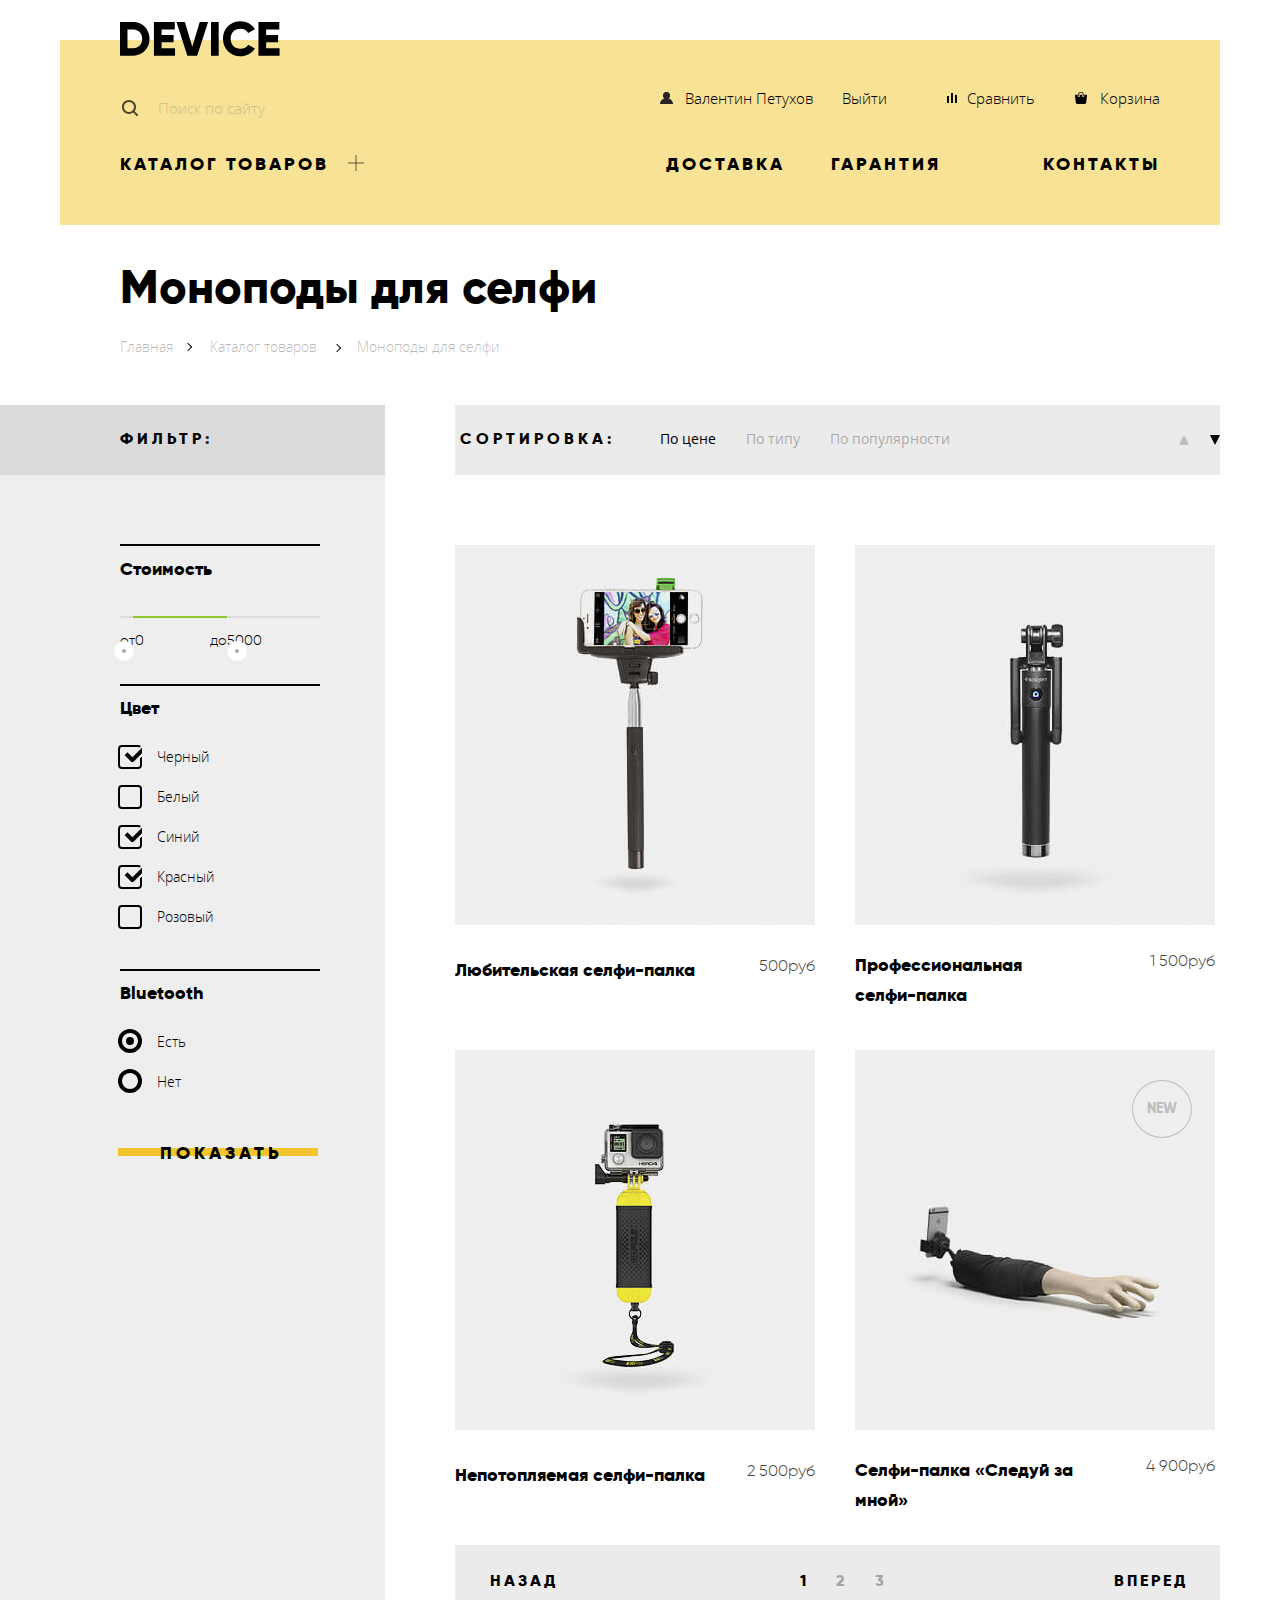
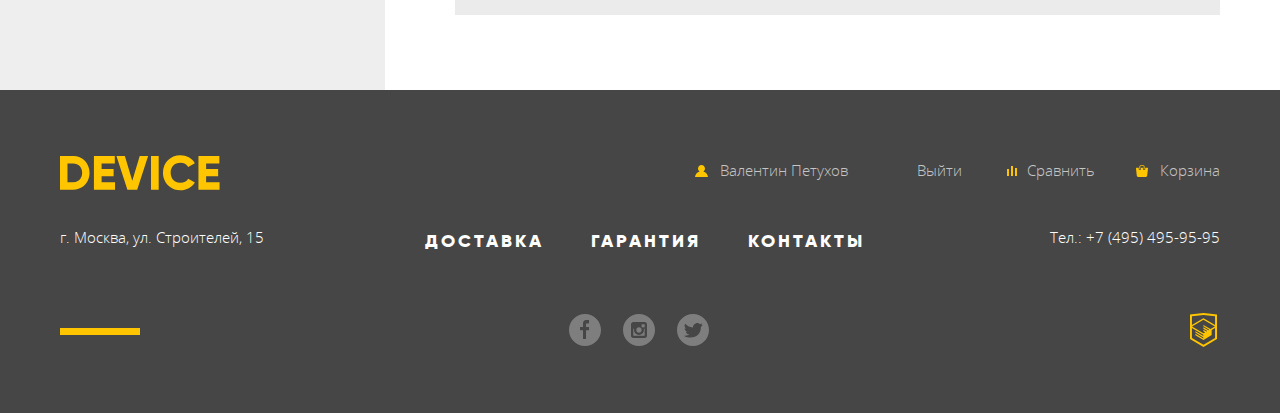
==== commit e55a66cf: "Реализация декоративных эллементов, кроме всплывающей карты" ====
--- a/device-catalog.html
+++ b/device-catalog.html
@@ -10,7 +10,7 @@
   <body>
     <style>
        BODY {
-        background: url(background/catalog.jpg) 50% 0 no-repeat;
+        background: url(background/catalog1.jpg) 50% 0 no-repeat;
       }
 
     </style>
@@ -109,98 +109,97 @@
       </div>
 
 
-      <div class="container">
+      <div class="container-catalog">
 
         <div class="main-content__wrap">
 
           <div class="catalog-filter">
-        <div class="catalog-filter__wrap">
-          <h2 class="catalog-filter__title">Фильтр:</h2>
-        </div>
-        <div class="catalog-filter__wrap">
-        <form class="catalog-filter__form" action="#">
-          <div class="catalog-filter__involucre"><span class="visually-hidden">Декоративная линия</span></div>
-          <fieldset class="catalog-filter__fieldset">
-            <legend class="catalog-filter__legent">Стоимость</legend>
-            <div class="catalog-filter__range">
-              <div class="catalog-filter__controls">
-                <div class="catalog-filter__scale"><div style="margin-left:13px;width:94px;" class="catalog-filter__bar"></div></div>
-                <div class="catalog-filter__toggle catalog-filter__toggle--min"></div>
-                <div class="catalog-filter__toggle catalog-filter__toggle--max"></div>
-              </div>
-              <div class="catalog-filter__price-controls">
-                <label class="min-price">от<input class="min-price" type="text" name="min" value="0">
-                </label>
-                <label class="max-price">до<input class="max-price" type="text" name="max" value="5000">
-                </label>
-              </div>
-            </div>
-          </fieldset>
-          <div class="catalog-filter__involucre"><span class="visually-hidden">Декоративная линия</span></div>
-          <fieldset class="catalog-filter__fieldset">
-            <legend class="catalog-filter__legent">Цвет</legend>
-
-            <label class="catalog-filter__label">
-              <input class="visually-hidden" type="checkbox" name="color1" value="black" checked>
-              <span class="catalog-filter__desk">Черный</span>
-            </label>
-            <label class="catalog-filter__label">
-              <input class="visually-hidden" type="checkbox" name="color2" value="white">
-              <span class="catalog-filter__desk">Белый</span>
-            </label>
-            <label class="catalog-filter__label">
-              <input class="visually-hidden" type="checkbox" name="color3" value="blue" checked>
-              <span class="catalog-filter__desk">Синий</span>
-            </label>
-            <label class="catalog-filter__label">
-              <input class="visually-hidden" type="checkbox" name="color4" value="red" checked>
-              <span class="catalog-filter__desk">Красный</span>
-            </label>
-            <label class="catalog-filter__label">
-              <input class="visually-hidden" type="checkbox" name="color5" value="pink">
-              <span class="catalog-filter__desk">Розовый</span>
-            </label>
-
-          </fieldset>
-          <div class="catalog-filter__involucre"><span class="visually-hidden">Декоративная линия</span></div>
-          <fieldset  class="catalog-filter__fieldset">
-            <legend class="catalog-filter__legent">Bluetooth</legend>
-            <label class="catalog-filter__label">
-              <input class="visually-hidden" type="radio" name="available" value="Yes" checked>
-              <span class="catalog-filter__desk">Есть</span>
-            </label>
-            <label class="catalog-filter__label">
-              <input class="visually-hidden" type="radio" name="available" value="No">
-              <span class="catalog-filter__desk">Нет</span>
-            </label>
-          </fieldset>
-          <button class="btn btn--filter" type="submit">ПОКАЗАТЬ</button>
-        </form>
-        </div>
-          </div>
-
-         <section class="catalog-products">
-
-        <div class="catalog-products__wrap">
-
-        <div class="sorting">
-          <h2 class="sorting__title">сортировка:</h2>
-          <ul class="sorting__list">
-            <li class="sorting__item">
-              <a class="sorting__link" href="#">По цене</a>
-            </li>
-            <li class="sorting__item">
-              <a class="sorting__link" href="#">По типу</a>
-            </li>
-            <li class="sorting__item">
-              <a class="sorting__link" href="#">По популярности</a>
-            </li>
-          </ul>
-          <div class="sorting__guides">
-            <a class="sorting__link" href="#"><span class="visually-hidden">Сортировка от меньшего к большему</span></a>
-            <a class="sorting__link" href="#"><span class="visually-hidden">Сортировка от большего к меньшему </span></a>
-          </div>
-        </div>
+            <div class="catalog-filter__wrap">
+              <h2 class="catalog-filter__title">Фильтр:</h2>
+            </div>
+            <div class="catalog-filter__wrap">
+              <form class="catalog-filter__form" action="#">
+                <div class="catalog-filter__involucre"><span class="visually-hidden">Декоративная линия</span></div>
+                <fieldset class="catalog-filter__fieldset">
+                  <legend class="catalog-filter__legent">Стоимость</legend>
+                  <div class="catalog-filter__range">
+                    <div class="catalog-filter__controls">
+                      <div class="catalog-filter__scale"><div style="margin-left:13px;width:94px;" class="catalog-filter__bar"></div></div>
+                      <div class="catalog-filter__toggle catalog-filter__toggle--min"></div>
+                      <div class="catalog-filter__toggle catalog-filter__toggle--max"></div>
+                    </div>
+                    <div class="catalog-filter__price-controls">
+                      <label class="min-price">от<input class="min-price" type="text" name="min" value="0">
+                      </label>
+                      <label class="max-price">до<input class="max-price" type="text" name="max" value="5000">
+                      </label>
+                    </div>
+                  </div>
+                </fieldset>
+                <div class="catalog-filter__involucre"><span class="visually-hidden">Декоративная линия</span></div>
+                <fieldset class="catalog-filter__fieldset">
+                  <legend class="catalog-filter__legent">Цвет</legend>
+
+                  <label class="catalog-filter__label">
+                    <input class="catalog-filter__input-checkbox visually-hidden" type="checkbox" name="color1" value="black" checked>
+                    <span class="catalog-filter__desk">Черный</span>
+                  </label>
+                  <label class="catalog-filter__label">
+                    <input class="catalog-filter__input-checkbox visually-hidden" type="checkbox" name="color2" value="white">
+                    <span class="catalog-filter__desk">Белый</span>
+                  </label>
+                  <label class="catalog-filter__label">
+                    <input class="catalog-filter__input-checkbox visually-hidden" type="checkbox" name="color3" value="blue" checked>
+                    <span class="catalog-filter__desk">Синий</span>
+                  </label>
+                  <label class="catalog-filter__label">
+                    <input class="catalog-filter__input-checkbox visually-hidden" type="checkbox" name="color4" value="red" checked>
+                    <span class="catalog-filter__desk">Красный</span>
+                  </label>
+                  <label class="catalog-filter__label">
+                    <input class="catalog-filter__input-checkbox visually-hidden" type="checkbox" name="color5" value="pink">
+                    <span class="catalog-filter__desk">Розовый</span>
+                  </label>
+                </fieldset>
+                <div class="catalog-filter__involucre"><span class="visually-hidden">Декоративная линия</span></div>
+                <fieldset  class="catalog-filter__fieldset">
+                  <legend class="catalog-filter__legent">Bluetooth</legend>
+                  <label class="catalog-filter__label">
+                    <input class="catalog-filter__input-radio visually-hidden" type="radio" name="available" value="Yes" checked>
+                    <span class="catalog-filter__desk">Есть</span>
+                  </label>
+                  <label class="catalog-filter__label">
+                    <input class="catalog-filter__input-radio visually-hidden" type="radio" name="available" value="No">
+                    <span class="catalog-filter__desk">Нет</span>
+                  </label>
+                </fieldset>
+                <button class="btn btn--filter" type="submit">ПОКАЗАТЬ</button>
+              </form>
+            </div>
+          </div>
+
+          <section class="catalog-products">
+
+            <div class="catalog-products__wrap">
+
+              <div class="sorting">
+              <h2 class="sorting__title">сортировка:</h2>
+              <ul class="sorting__list">
+                <li class="sorting__item">
+                  <a class="sorting__link" href="#">По цене</a>
+                </li>
+                <li class="sorting__item">
+                  <a class="sorting__link" href="#">По типу</a>
+                </li>
+                <li class="sorting__item">
+                  <a class="sorting__link" href="#">По популярности</a>
+                </li>
+              </ul>
+                <div class="sorting__guides">
+                  <a class="sorting__link" href="#"><span class="visually-hidden">Сортировка от меньшего к большему</span></a>
+                  <a class="sorting__link" href="#"><span class="visually-hidden">Сортировка от большего к меньшему </span></a>
+                </div>
+              </div>
 
         <section class="catalog-products__list">
           <article class="catalog-products__item">
--- a/css/style.css
+++ b/css/style.css
@@ -62,12 +62,10 @@
   width: 1160px;
   margin: 0 auto;
 
-  outline: 2px solid #000; /* потом убрать */
 }
 
 .header-main {
   padding-top: 40px;
-  outline: 1px solid red;/* для стилизации, убрать */
 }
 
 .container-wraper {
@@ -75,13 +73,11 @@
   margin: 0 auto;
   padding: 0 20px;
   background-color: #f7e296;
-  outline: 2px solid #366306; /* потом удалить */
-  opacity: 0.3; /* для стилизации, чтоб было видно макет */
+
 }
 
 .container-wraper--catalog {
   min-height: 185px;
-  outline: 2px dashed #dc0913; /*  для видимости блокаs  */
 }
 
 .header-scope {
@@ -91,7 +87,6 @@
   margin: 0 40px;
   padding-top: 43px;
   padding-bottom: 20px;
-  outline: 1px solid #4131e2; /* потом убрать  */
 }
 
 .header-scope__logo {
@@ -146,8 +141,6 @@
 
 .header-scope__form {
   position: relative;
-  top: -10px;
-  border-bottom: 1px solid #000;
 }
 
 .header-scope__input {
@@ -162,14 +155,28 @@
   color: #000;
   border: 1px solid #000;
   outline: none;
-}
-
-.header-scope__input:hover {
+  opacity: 0;
+}
+
+.header-scope__search:focus + .header-scope__input {
+  opacity: 1;
+}
+
+.header-scope__search:focus + .header-scope__input::after {
+  content: "";
+  position: absolute;
+  top: 49px;
+  left: 0;
+  width: 400px;
+  height: 1px;
+  background-color: #000;
+}
+.header-scope__search:focus + .header-scope__input:hover {
   background-color: #000;
   color: #fff;
 }
 
-.header-scope__input:active {
+.header-scope__search:focus + .header-scope__input:active {
   color: rgba(255, 255, 255, 0.3);
 }
 
@@ -179,7 +186,6 @@
   display: flex;
   justify-content: space-between;
   flex-basis: 500px;
-  outline: 1px solid green;  /* потом убрать */
   list-style: none;
   font-family: "Open Sans", Arial, sans-serif;
   font-size: 15px;
@@ -221,6 +227,13 @@
   width: 15px;
   height: 15px;
   background: url(../img/header/user.svg) no-repeat;
+}
+
+.header-scope__item:hover .header-scope__link--login::before {
+  opacity: 0.6;
+}
+.header-scope__item:active .header-scope__link--login::before {
+  opacity: 0.3;
 }
 
 .header-scope__link--compare::before {
@@ -258,7 +271,6 @@
   font-size: 18px;
   line-height: 24px;
   font-weight: 800;
-  outline: 2px solid #166708;
 }
 
 .main-nav__item:nth-child(1) {
@@ -313,14 +325,18 @@
   transform: rotate(90deg);
 }
 .main-nav__list--nested {
-  position: absolute;
-  top: 25px;
+  display: flex;
+  flex-direction: column;
+  justify-content: flex-start;
+  flex-wrap: wrap;
+  align-content: flex-start;
+  position: absolute;
+  top: 24px;
   left: -60px;
   margin: 0;
   padding: 0;
   width: 1100px;
   height: 140px;
-  display: none;
   padding-left: 60px;
   padding-top: 22px;
   font-family: "Open Sans", Arial, sans-serif;
@@ -328,16 +344,13 @@
   line-height: 36px;
   font-weight: 300;
   background-color: #f7e296;
-  outline: 2px solid #2109dc;/* потом убрать  */
-}
-
-.main-nav__item:nth-child(1):hover .main-nav__list--nested {
-  display: flex;
-  flex-direction: column;
-  justify-content: flex-start;
-  flex-wrap: wrap;
-  align-content: flex-start;
-
+  z-index: 1;
+  opacity: 0;
+}
+
+.main-nav__item:nth-child(1):hover .main-nav__list--nested,
+.main-nav__item:nth-child(1):active .main-nav__list--nested {
+  opacity: 1;
 }
 
 .main-nav__list--nested .main-nav__item:nth-child(1) {
@@ -347,19 +360,23 @@
   margin-bottom: 60px;
 }
 .main-nav__list--nested .main-nav__link {
+  margin-right: 62px;
   font-family: "Open Sans", Arial, sans-serif;
   font-size: 15px;
   line-height: 36px;
   font-weight: 300;
   text-transform: none;
-}
-
+  letter-spacing: 0;
+}
+
+.main-nav__list--nested .main-nav__item:last-child {
+  margin-left: 15px;
+}
 /* main-content */
 /* slider блок goods*/
 
 .goods {
   position: relative;
-  outline: 2px solid #81070c; /* для стилизации, потом убоать */
 }
 
 .goods__controls {
@@ -367,7 +384,7 @@
   bottom: 200px;
   right: 135px;
   z-index: 20;
-  outline: 1px solid red;
+
 }
 
 .control {
@@ -399,6 +416,7 @@
   padding: 0;
   position: relative;
   height: 600px;
+  list-style: none;
 }
 
 .goods__item {
@@ -407,9 +425,22 @@
   left: 0;
   width: 100%;
   height: 600px;
+
+  opacity: 0;
+}
+
+.goods__wrap {
   display: flex;
   justify-content: space-around;
-  opacity: 0;
+  background-image: linear-gradient(to bottom, #f7e296 27%, #ffffff 27%);
+}
+
+.goods__item--2 .goods__wrap {
+  background-image: linear-gradient(to bottom, #f7e296 28%, #ffffff 28%);
+}
+
+.goods__item--3 .goods__wrap {
+  background-image: linear-gradient(to bottom, #f7e296 30%, #ffffff 30%);
 }
 
 #btn-1:checked ~ .goods__list .goods__item--1 {
@@ -443,6 +474,22 @@
 
 .goods__description {
   width: 500px;
+
+}
+
+.goods__item--3 .goods__description {
+ width: 540px;
+ z-index: 10;
+}
+
+.goods__item--2 .goods__img {
+  margin-top: 65px;
+  margin-left: 50px;
+}
+
+.goods__item--3 .goods__img {
+  margin-top: 115px;
+  margin-left: 10px;
 
 }
 
@@ -462,12 +509,16 @@
 }
 
 .goods__desk {
-
+  display: block;
   font-family: "Gilroy", Arial, sans-serif;
   font-size: 47px;
   line-height: 56px;
   font-weight: 800;
   color: #000;
+}
+
+.goods__data {
+  display: block;
 }
 
 .btn {
@@ -497,6 +548,19 @@
   left: 0;
   background-color: #f0c52e;
   z-index: -1;
+
+}
+
+.btn:hover::after {
+  transform: scaleY(4);
+}
+
+.btn:active::after {
+  color: rgba(0, 0, 0, 0.3);
+}
+
+.goods__item--2 .bth {
+  margin-top: 21px;
 }
 
 .goods__table {
@@ -529,14 +593,56 @@
   color: #464646;
 }
 
+.goods__list {
+  counter-reset: slider-number;
+}
+
+.goods__wrap {
+  position: relative;
+}
+
+.goods__wrap::after {
+  display: block;
+  counter-increment: slider-number;
+  content: "0"counter(slider-number);
+  width: 200px;
+  height: 100px;
+  font-family: "Gilroy", Arial, sans-serif;
+  font-size: 179px;
+  line-height: 179px;
+  font-weight: 800;
+  color: #fff;
+  position: absolute;
+  top: 30px;
+  right: 34px;
+}
+
+.goods__item--2 .goods__wrap::after {
+  top: 35px;
+  right: 55px;
+}
+
+.goods__item--3 .goods__wrap::after {
+  top: 38px;
+  right: 60px;
+}
+
+.goods__wrap::before {
+  content: "";
+  position: absolute;
+  top: 88px;
+  left: 600px;
+  width: 100px;
+  height: 8px;
+  background-color: #fff;
+}
 
 /* блок products */
 
 .products__wrap {
   width: 160px;
   height: 160px;
-
-  /*background-color: #f7e296;*/  /* потом раскоментировать, это фон блока */
+  background-color: #f7e296;
 }
 
 .products__list {
@@ -604,11 +710,8 @@
 /* блок servis */
 
 .services {
-
   min-height: 400px;
-  /*background-image: linear-gradient(to top, #e5e5e5 61%, #ffffff 61%);*/ /* раскоментировать потом градиент блока */
- /* opacity: 0.3;/* чтоб видно было макет, потом удалить */
-  outline: 2px solid #dc0913;/* для стилизации */
+  background-image: linear-gradient(to top, #e5e5e5 61%, #ffffff 61%);
 }
 
 .services__wrap {
@@ -616,9 +719,20 @@
   justify-content: space-between;
 }
 
-.services-controls {
+.services__controls {
+  position: relative;
   width: 276px;
   margin-top: 162px;
+}
+
+.services__controls::after {
+  content: "";
+  position: absolute;
+  top: -80px;
+  left: 276px;
+  width: 7px;
+  height: 320px;
+  background-color: #000;
 }
 
 .services__control {
@@ -636,10 +750,10 @@
   letter-spacing: 4px;
   text-transform: uppercase;
   z-index: 1;
-  outline: 2px solid #0f8175;  /* для видимости блока */
-}
-
-.services__control:before {
+
+}
+
+.services__control::before {
   content: "";
   display: block;
   width: 160px;
@@ -650,16 +764,16 @@
   vertical-align: middle;
   background-color: #f0c52e;
   z-index: -1;
-}
-
-.services__control:active {
-  color: #f7e184;
+  transition: width 2s linear;
+}
+
+.services__control:hover::before {
+  transform: scaleY(4.5);
 }
 
 .services-menu {
   width: 380px;
   min-height: 470px;
-  outline: 2px solid #35ef0a; /* для стилизации*/
 }
 
 .services__list {
@@ -670,7 +784,6 @@
   padding: 0;
   position: relative;
   list-style: none;
-  outline: 2px solid #489336; /*  для стилизации */
 }
 
 .services__item {
@@ -690,9 +803,48 @@
 }
 
 #btn-7:checked ~ .services__list .services__item--3 {
-  opacity: 1;
-}
-
+   opacity: 1;
+}
+
+#btn-5:checked ~ .services__controls .services__control:nth-child(1)::before {
+  display: none;
+}
+
+#btn-6:checked ~ .services__controls .services__control:nth-child(2)::before {
+  display: none;
+}
+
+#btn-7:checked ~ .services__controls .services__control:nth-child(3)::before {
+  display: none;
+}
+
+#btn-5:checked ~ .services__controls .services__control:nth-child(1) {
+  width: 261px;
+  height: 36px;
+  padding-left: 15px;
+  text-align: left;
+  background-color: #000;
+  color: #f7e184;
+
+}
+
+#btn-6:checked ~ .services__controls .services__control:nth-child(2) {
+  width: 256px;
+  height: 36px;
+  padding-left: 20px;
+  text-align: left;
+  background-color: #000;
+  color: #f7e184;
+}
+
+#btn-7:checked ~ .services__controls .services__control:nth-child(3) {
+  width: 241px;
+  height: 36px;
+  padding-left: 35px;
+  text-align: left;
+  background-color: #000;
+  color: #f7e184;
+}
 .services__title {
   margin: 0;
   margin-top: 155px;
@@ -712,12 +864,25 @@
   color: #464646;
 }
 
+.services__desk {
+  display: block;
+}
+
 .services__img {
   position: absolute;
   bottom: 140px;
-  right: 65px;
-}
-
+  right: 68px;
+}
+
+.services__item--2 .services__img {
+  bottom: 130px;
+  right: 48px;
+}
+
+.services__item--3 .services__img {
+  bottom: 137px;
+  right: 68px;
+}
 /* блок manufactures */
 
 .manufactures__list {
@@ -729,12 +894,7 @@
   align-items: center;
   min-height: 280px;
   list-style: none;
-  outline: 2px solid #4a9110;  /* потом удалить */
-}
-
-/*.manufactures__item {
-  position: relative;
-}*/
+}
 
 .manufactures__link {
   display: block;
@@ -775,7 +935,6 @@
 .information-company {
   display: flex;
   min-height: 660px;
-  outline: 2px solid #e6640e; /*потом удалить */
 }
 
 .information-company__wrap {
@@ -816,6 +975,9 @@
   color: #464646;
 }
 
+.information-company__desk {
+  display: block;
+}
 .information-company__list {
   margin: 0;
   padding: 0;
@@ -852,6 +1014,18 @@
 
 }
 
+.btn--info::after {
+  content: "";
+  display: block;
+  width: 260px;
+  height: 8px;
+  position: absolute;
+  top: 8px;
+  left: 0;
+  background-color: #f0c52e;
+  z-index: -1;
+}
+
 .btn--write-us {
   width: 240px;
   padding-left: 42px;
@@ -866,13 +1040,15 @@
   margin-left: 2px;
   margin-top: 9px;
 }
+
+
 /* footer  */
 
 .footer-main {
   padding-top: 60px;
   padding-bottom: 30px;
   background-color: #464646;
-  opacity: 0.3; /* для того, чтобы видно было макет, потом удалить */
+
 }
 
 /* блок additional-information */
@@ -881,8 +1057,14 @@
   display: flex;
   justify-content: space-between;
   padding-top: 5px;
-  outline: 2px dashed #0fd7f5; /* для видимости */
-
+}
+
+.additional-information__logo:hover {
+  opacity: 0.6;
+}
+
+.additional-information__logo:hover {
+  opacity: 0.3;
 }
 
 .additional-information__list {
@@ -898,10 +1080,6 @@
   font-weight: 300;
 }
 
-.additional-information__item {
-
-}
-
 .additional-information__link {
   position: relative;
   padding-left: 65px;
@@ -909,7 +1087,7 @@
   color: rgba(255, 255, 255, 0.7);
 }
 
-.additional-information__item:nth-child(1) .additional-information__link::before {
+.additional-information__item:nth-child(1) .additional-information__link:nth-child(1)::before {
   content: "";
   position: absolute;
   top: 5px;
@@ -946,13 +1124,19 @@
   color: rgba(255, 255, 255, 0.3);
 }
 
+.additional-information__link:hover::before {
+  opacity: 0.6;
+}
+.additional-information__link:active::before {
+  opacity: 0.3;
+}
+
 /* блок address */
 
 .address {
   padding-top: 22px;
   display: flex;
   justify-content: space-between;
-  outline: 2px double #a7f50f; /* для видимости */
 }
 
 .address__text,
@@ -995,7 +1179,6 @@
   display: flex;
   justify-content: space-between;
   min-height: 130px;
-  outline: 2px solid #ddf50f; /* потом убрать, для видимости блока */
 }
 
 .additional-data__wrap {
@@ -1026,7 +1209,6 @@
   width: 30px;
   height: 40px;
   margin-right: 20px;
-  outline:  2px solid #dc0913; /* для видимости */
 }
 
 .social__link {
@@ -1054,6 +1236,13 @@
   background: url(../img/footer/twit.svg) no-repeat;
 }
 
+.social__link:hover::after {
+  opacity: 0.6;
+}
+.social__link:active::after {
+  opacity: 0.1;
+}
+
 .additional-data__link {
   position: relative;
   display: block;
@@ -1071,9 +1260,84 @@
   background: url(../img/footer/logotupy.svg) no-repeat;
 }
 
+.additional-data__link:hover::before {
+  opacity: 0.6;
+}
+.additional-data__link:active::before {
+  opacity: 0.3;
+}
+
 /* стилизация модальных окон */
 
+.modal {
+  display: none;
+  width: 962px;
+  height: 550px;
+  position: fixed;
+  top: 114px;
+  left: 150px;
+  padding-top: 88px;
+  background-color: #fff;
+  box-shadow: 0 10px 40px 0px rgba(5,5,5,0.5);
+  z-index: 40;
+
+}
+
+.modal__close {
+  position: absolute;
+  top: 20px;
+  left: 885px;
+  width: 55px;
+  height: 55px;
+  background-color: #f7e296;
+  font-size: 0;
+  border: 0;
+  border-radius: 50%;
+  outline: 0;
+  cursor: pointer;
+}
+
+.modal__close::after,
+.modal__close::before {
+  content: "";
+  position: absolute;
+  top: 26px;
+  left: 12px;
+  width: 30px;
+  height: 2px;
+  background-color: #fff;
+  border-radius: 1px;
+}
+
+.modal__close::before {
+    transform: rotate(45deg);
+}
+
+.modal__close::after {
+    transform: rotate(-45deg);
+}
+
+.modal__close:hover {
+  background-color: #f0c52e;
+}
+
+.modal__close:active {
+  background-color: #faedc0;
+}
+.modal__wrap {
+  display: flex;
+  flex-wrap: wrap;
+  margin-left: 100px;
+  margin-right: 100px;
+}
+
+.modal__login {
+  margin-right: 40px;
+}
+
 .modal__text {
+  margin: 0;
+  margin-bottom: 6px;
   font-family: "Gilroy", Arial, sans-serif;
   font-size: 18px;
   line-height: 24px;
@@ -1081,6 +1345,9 @@
 }
 
 .modal__input {
+  width: 338px;
+  height: 46px;
+  padding-left: 20px;
   font-family: "Open Sans", Arial, sans-serif;
   font-size: 14px;
   line-height: 18px;
@@ -1103,7 +1370,18 @@
   color: #464646;
 }
 
-.modal__lower .modal__send {
+.modal__letter {
+  margin-top: 34px;
+}
+
+.modal__letter .modal__input {
+  width: 738px;
+  height: 135px;
+  padding-top: 15px;
+
+}
+
+.modal__lower .btn--modal {
   font-family: "Gilroy", Arial, sans-serif;
   font-size: 18px;
   line-height: 24px;
@@ -1113,6 +1391,31 @@
   border: none;
 }
 
+.btn--modal {
+  width: 170px;
+  margin-top: 40px;
+  padding-left: 35px;
+  border: none;
+  background-color: transparent;
+
+}
+
+.btn--modal::after {
+  width: 200px;
+}
+
+.modal--show {
+  display: block;
+}
+
+/*  стилизация карты */
+
+.modal-map {
+  width: 960px;
+  height: 556px;
+}
+
+
 /* стилизация device-catalog */
 
 /* стилизация хедера в каталоге */
@@ -1201,16 +1504,30 @@
 
 /* стилизация фильтра и сортировки */
 
+.container-catalog {
+  width: 1160px;
+  margin: 0 auto;
+
+}
+
 .main-content__wrap {
   display: flex;
-
-  outline: 3px dashed #65a710; /* для видимости блока */
 }
 
 .catalog-filter__wrap {
   width: 265px;
   padding-left: 60px;
-  outline: 2px dashed yellow;/*для видимости контейнера, потом убрать */
+}
+
+.catalog-filter .catalog-filter__wrap:nth-child(1)::before {
+  content: "";
+  display: block;
+  width: 5000px;
+  height: 5.45%;
+  background-color: #dbdbdb;
+  position: absolute;
+  right: 265px;
+  top: 0;
 }
 
 
@@ -1218,9 +1535,19 @@
 /* фильтр */
 
 .catalog-filter {
-
-  /*background-color: #eee;*/ /* фон блока, потом раскоментировать */
-  outline: 1px solid blue;/* для видимости блока, потом убрать */
+  background-color: #eee;
+  position: relative;
+}
+
+.catalog-filter::before {
+  content: "";
+  display: block;
+  width: 5000px;
+  height: 100%;
+  background-color: #eee;
+  position: absolute;
+  right: 300px;
+  top: 0;
 }
 
 .catalog-filter__title,
@@ -1243,9 +1570,7 @@
 .catalog-filter__title {
   padding-top: 22px;
   min-height: 48px;
-
-  /*background-color: #dbdbdb;*/  /* потом раскоментировать это фон блока */
-  outline: 1px solid green;
+  background-color: #dbdbdb;
 }
 
 /* блок переключателей */
@@ -1319,7 +1644,7 @@
   line-height: 24px;
   font-weight: 300;
   cursor: pointer;
-  /*background-color: #efefef;*/  /*потом раскоментировать, это фон элементов */
+  background-color: #efefef;
 }
 
 .catalog-filter__price-controls input {
@@ -1354,7 +1679,7 @@
 
 }
 
-.catalog-filter__fieldset:nth-of-type(2) .catalog-filter__label::before {
+.catalog-filter__fieldset:nth-of-type(2) .catalog-filter__desk::before {
   content: "";
   position: absolute;
   top: 8px;
@@ -1365,24 +1690,25 @@
   border-radius: 4px;
 }
 
-.catalog-filter__fieldset:nth-of-type(2) .catalog-filter__label:checked::before {
+.catalog-filter__input-checkbox:checked + .catalog-filter__desk::after {
   content: "";
   position: absolute;
   top: 5px;
-  left: -3px;
-  width: 25px;
-  height: 25px;
-  background-image: url(../img/catalog-filter/checkbox-on.svg);
+  left: 2px;
+  width: 20px;
+  height: 20px;
+  background-image: url(../img/catalog-filter/checkbox-on2.svg);
   background-repeat: no-repeat;
-
-}
-
-.catalog-filter__fieldset:nth-of-type(2) .catalog-filter__label:hover::before {
-  border-color: rgba(0, 0, 0, 0.6);
-}
-.catalog-filter__fieldset:nth-of-type(2) .catalog-filter__label:disabled::before {
-  border-color: rgba(0, 0, 0, 0.3)
-}
+  z-index: 10;
+
+}
+
+.catalog-filter__input-checkbox:hover + .catalog-filter__desk::after,
+.catalog-filter__input-checkbox:hover + .catalog-filter__desk::before {
+  opacity: 0.6;
+}
+
+
 .catalog-filter__fieldset:nth-of-type(3) .catalog-filter__legent {
   padding-top: 10px;
 }
@@ -1398,7 +1724,7 @@
   margin-top: 0px;
 }
 
-.catalog-filter__fieldset:nth-of-type(3) .catalog-filter__label::before {
+.catalog-filter__fieldset:nth-of-type(3) .catalog-filter__desk::before {
   content: "";
   position: absolute;
   top: 15px;
@@ -1412,20 +1738,13 @@
 
 }
 
-.catalog-filter__fieldset:nth-of-type(3) .catalog-filter__label:hover::before {
+.catalog-filter__input-radio:hover + .catalog-filter__desk::before {
   background-color: rgba(0, 0, 0, 0.6);
   box-shadow: 0 0 0 4px #efefef,
               0 0 0 8px rgba(0, 0, 0, 0.6);
 }
 
-.catalog-filter__fieldset:nth-of-type(3) .catalog-filter__label:checked::before {
-  content: "";
-  position: absolute;
-  top: 15px;
-  left: 6px;
-  width: 8px;
-  height: 8px;
-  border-radius: 50%;
+.catalog-filter__input-radio:checked + .catalog-filter__desk::before {
   background-color: #000;
   box-shadow: 0 0 0 4px #efefef,
               0 0 0 8px #000;
@@ -1476,15 +1795,28 @@
   padding-left: 70px;
 }
 
+
 .sorting {
   display: flex;
   justify-content: space-between;
   width: 765px;
   min-height: 70px;
   margin-bottom: 70px;
-  /*background-color: #ebebeb;*/ /* фон блока потом расоментировать */
-  outline: 1px solid red;/* потом убрать */
-}
+  background-color: #ebebeb;
+  position: relative;
+}
+
+
+/*.sorting::before {
+  content: "";
+  display: block;
+  width: 5000px;
+  height: 100%;
+  background-color: #ebebeb;
+  position: absolute;
+  top: 0;
+  left: 765px;
+}*/
 
 .sorting__list {
   display: flex;
@@ -1533,8 +1865,9 @@
   height: 0;
   border-left: 5px solid transparent;
   border-right: 5px solid transparent;
-  border-bottom: 10px solid #c6c2bd;
+  border-bottom: 10px solid #000;
   margin-right: 17px;
+  opacity: 0.2;
   }
 
 .sorting__guides .sorting__link:last-child {
@@ -1542,9 +1875,28 @@
   height: 0;
   border-left: 5px solid transparent;
   border-right: 5px solid transparent;
-  border-top: 10px solid #000;/* */
-  border-bottom: #000;/* f7f3ec */
+  border-top: 10px solid #000;
+  border-bottom: #000;
   }
+
+.sorting__guides .sorting__link:first-child:hover {
+  border-bottom: 10px solid #000;
+  opacity: 0.6;
+}
+.sorting__guides .sorting__link:last-child:hover {
+  border-top: 10px solid #000;
+  opacity: 0.6;
+}
+.sorting__guides .sorting__link:first-child:active {
+  border-bottom: 10px solid #000;
+  opacity: 1;
+}
+.sorting__guides .sorting__link:last-child:active {
+  border-top: 10px solid #000;
+  opacity: 1;
+}
+
+
 
 /* стилизация блока карточек товаров */
 
@@ -1552,7 +1904,6 @@
   display: flex;
   flex-wrap: wrap;
   width: 765px;
-  outline: 1px double #0914e8; /* для видимости блока  */
 }
 
 .catalog-products__item:nth-child(1n) {
@@ -1581,6 +1932,7 @@
   background-color: rgba(288, 288, 288, 0.7);
   z-index: 10;
   opacity: 0;
+  cursor: pointer;
 }
 
 .catalog-products__item:hover .catalog-products__actions {
@@ -1678,7 +2030,7 @@
   display: flex;
   justify-content: space-between;
   align-items: center;
-  /*background-color: #ebebeb;*/  /* потом раскомментировать */
+  background-color: #ebebeb;
 }
 
 .paginator__wrap {
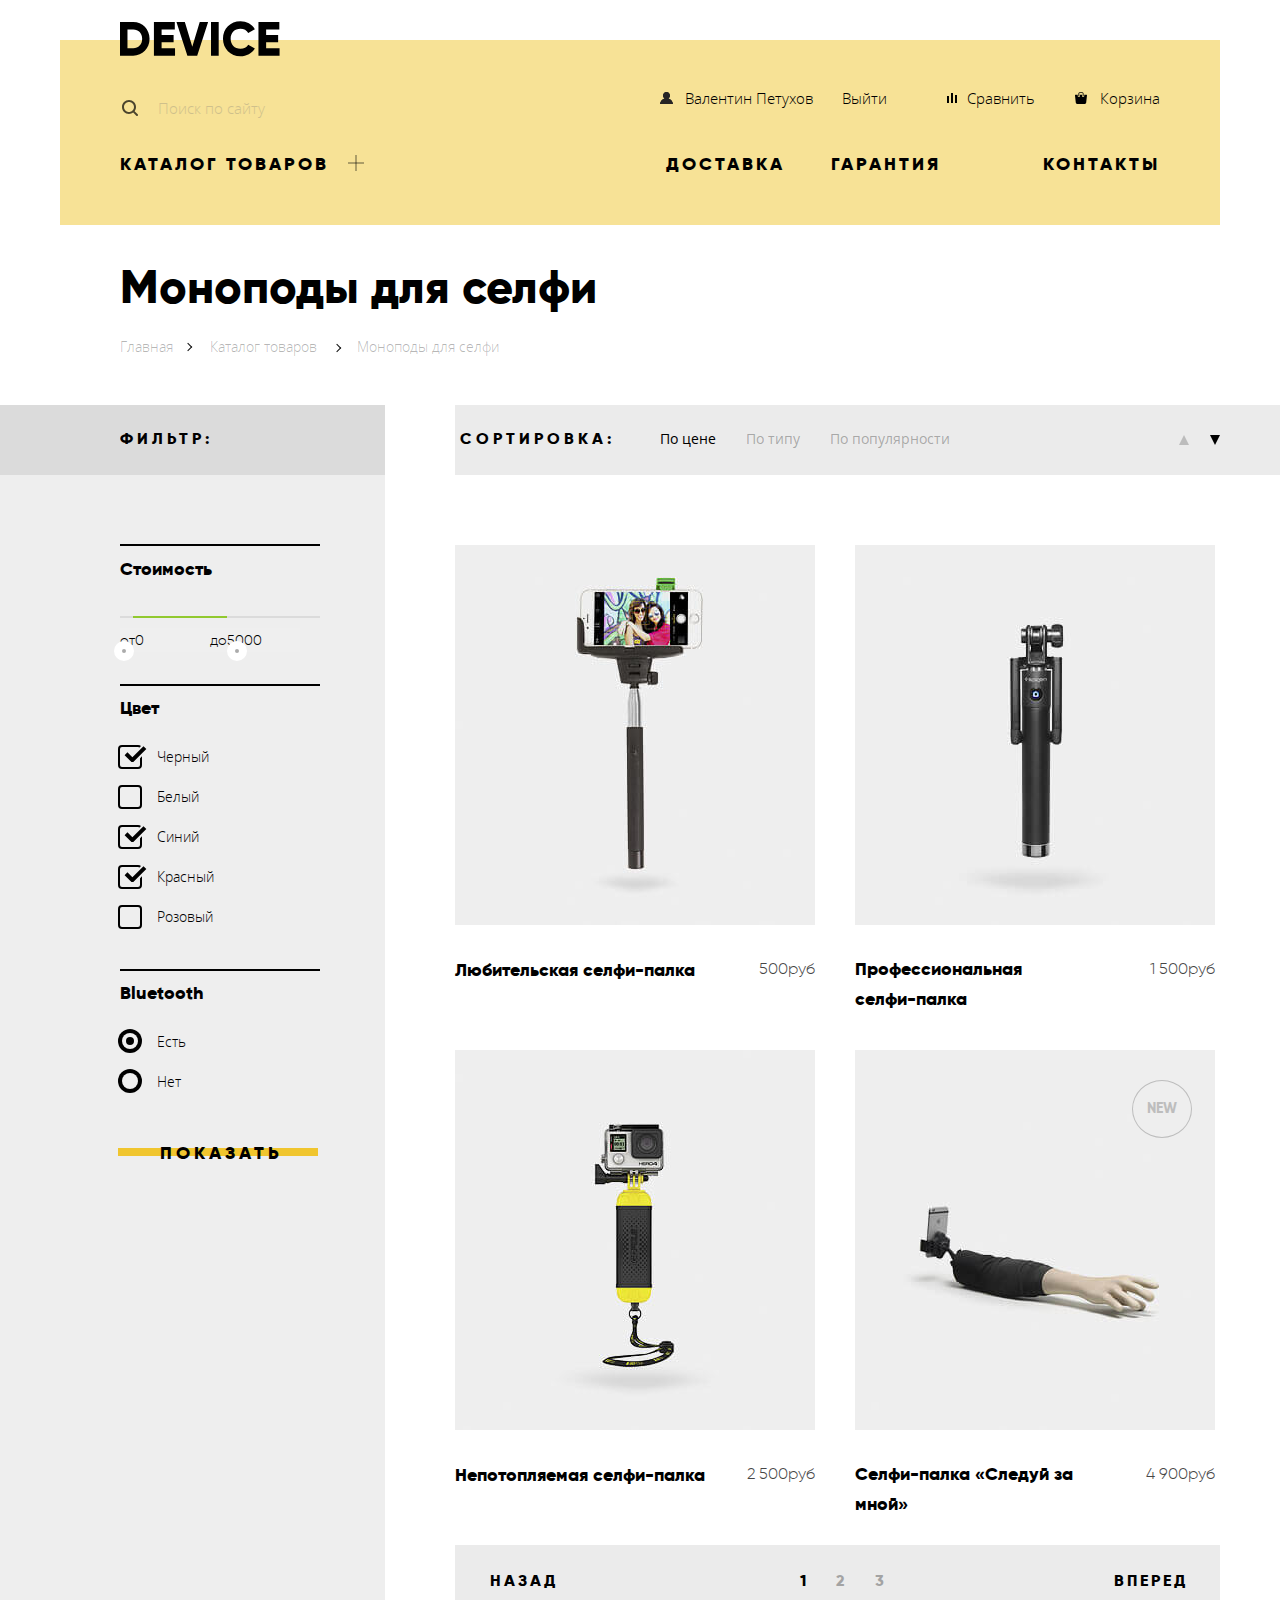
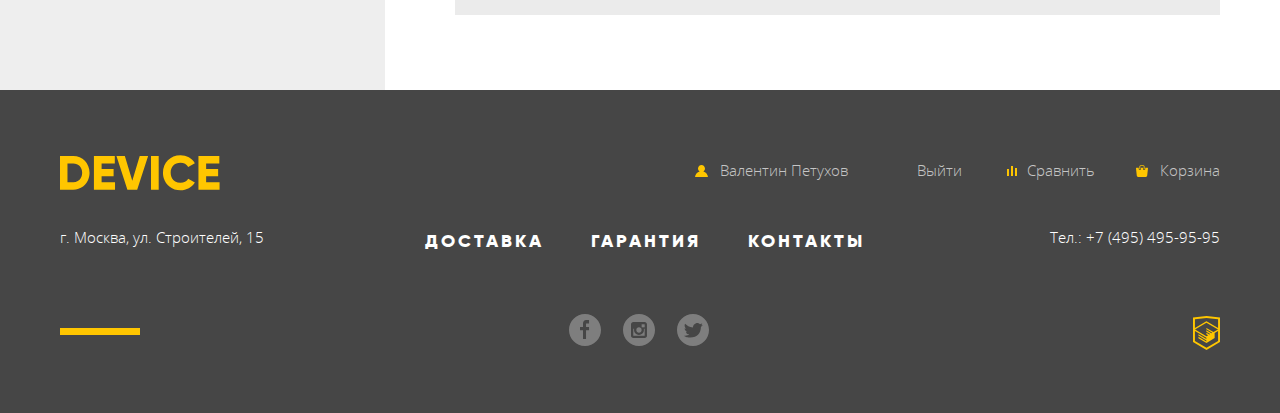
==== commit 647917e4: "Правка декоративных элементов" ====
--- a/device-catalog.html
+++ b/device-catalog.html
@@ -20,64 +20,64 @@
 
         <div class="header-scope">
 
-        <a class="header-scope__logo" href="index.html"><img class="header-scope__img" src="img/header/logo.svg" alt="Device"><span class="visually-hidden">Device</span></a>
-
-        <form class="header-scope__form header-scope__form--catalog" action="#">
-          <input class="header-scope__search" type="search" placeholder="Поиск по сайту">
-          <button class="header-scope__input" type="submit">Найти</button>
-        </form>
-
-        <ul class="header-scope__list header-scope__list--catalog">
-          <li class="header-scope__item">
-            <a class="header-scope__link header-scope__link--login" href="#">Валентин Петухов</a>
-            <a class="header-scope__link header-scope__link--login" href="#">Выйти</a>
-          </li>
-          <li class="header-scope__item">
-            <a class="header-scope__link header-scope__link--compare" href="#">Сравнить</a>
-          </li>
-          <li class="header-scope__item">
-            <a class="header-scope__link header-scope__link--basket" href="#">Корзина</a>
-          </li>
-        </ul>
+          <a class="header-scope__logo" href="index.html"><img class="header-scope__img" src="img/header/logo.svg" alt="Device"><span class="visually-hidden">Device</span></a>
+
+          <form class="header-scope__form header-scope__form--catalog" action="#">
+            <input class="header-scope__search" type="search" placeholder="Поиск по сайту">
+            <button class="header-scope__input" type="submit">Найти</button>
+          </form>
+
+          <ul class="header-scope__list header-scope__list--catalog">
+            <li class="header-scope__item">
+              <a class="header-scope__link header-scope__link--login" href="#">Валентин Петухов</a>
+              <a class="header-scope__link header-scope__link--login" href="#">Выйти</a>
+            </li>
+            <li class="header-scope__item">
+              <a class="header-scope__link header-scope__link--compare" href="#">Сравнить</a>
+            </li>
+            <li class="header-scope__item">
+              <a class="header-scope__link header-scope__link--basket" href="#">Корзина</a>
+            </li>
+          </ul>
         </div>
 
         <div class="header-navigation">
-        <nav class="main-nav">
-          <ul class="main-nav__list">
-            <li class="main-nav__item">
-              <a class="main-nav__link main-nav__link--catalog">Каталог товаров</a>
-                <ul class="main-nav__list main-nav__list--nested">
-                  <li class="main-nav__item">
-                    <a class="main-nav__link" href="#">Виртуальная реальность</a>
-                  </li>
-                  <li class="main-nav__item">
-                    <a class="main-nav__link">Моноподы для селфи</a>
-                  </li>
-                  <li class="main-nav__item">
-                    <a class="main-nav__link" href="#">Экшен-камеры</a>
-                  </li>
-                  <li class="main-nav__item">
-                    <a class="main-nav__link" href="#">Фитнес браслеты</a>
-                  </li>
-                  <li class="main-nav__item">
-                    <a class="main-nav__link" href="#">Умные часы</a>
-                  </li>
-                  <li class="main-nav__item">
-                    <a class="main-nav__link" href="#">Квадрокоптеры</a>
-                  </li>
-                </ul>
-            </li>
-            <li class="main-nav__item">
-              <a class="main-nav__link" href="#">Доставка</a>
-            </li>
-            <li class="main-nav__item">
-              <a class="main-nav__link" href="#">Гарантия</a>
-            </li>
-            <li class="main-nav__item">
-              <a class="main-nav__link" href="#">Контакты</a>
-            </li>
-          </ul>
-        </nav>
+          <nav class="main-nav">
+            <ul class="main-nav__list">
+              <li class="main-nav__item">
+                <a class="main-nav__link main-nav__link--catalog">Каталог товаров</a>
+                  <ul class="main-nav__list main-nav__list--nested">
+                    <li class="main-nav__item">
+                      <a class="main-nav__link" href="#">Виртуальная реальность</a>
+                    </li>
+                    <li class="main-nav__item">
+                      <a class="main-nav__link">Моноподы для селфи</a>
+                    </li>
+                    <li class="main-nav__item">
+                      <a class="main-nav__link" href="#">Экшен-камеры</a>
+                    </li>
+                    <li class="main-nav__item">
+                      <a class="main-nav__link" href="#">Фитнес браслеты</a>
+                    </li>
+                    <li class="main-nav__item">
+                      <a class="main-nav__link" href="#">Умные часы</a>
+                    </li>
+                    <li class="main-nav__item">
+                      <a class="main-nav__link" href="#">Квадрокоптеры</a>
+                    </li>
+                  </ul>
+              </li>
+              <li class="main-nav__item">
+                <a class="main-nav__link" href="#">Доставка</a>
+              </li>
+              <li class="main-nav__item">
+                <a class="main-nav__link" href="#">Гарантия</a>
+              </li>
+              <li class="main-nav__item">
+                <a class="main-nav__link" href="#">Контакты</a>
+              </li>
+            </ul>
+          </nav>
 
         </div>
       </div>
@@ -108,252 +108,253 @@
         </div>
       </div>
 
-
-      <div class="container-catalog">
-
-        <div class="main-content__wrap">
-
-          <div class="catalog-filter">
-            <div class="catalog-filter__wrap">
-              <h2 class="catalog-filter__title">Фильтр:</h2>
+      <div class="wrapper">
+
+        <div class="container-catalog">
+
+          <div class="main-content__wrap">
+
+
+            <div class="catalog-filter">
+              <div class="catalog-filter__wrap">
+                <h2 class="catalog-filter__title">Фильтр:</h2>
+              </div>
+              <div class="catalog-filter__wrap">
+                <form class="catalog-filter__form" action="#">
+                  <div class="catalog-filter__involucre"><span class="visually-hidden">Декоративная линия</span></div>
+                  <fieldset class="catalog-filter__fieldset">
+                    <legend class="catalog-filter__legent">Стоимость</legend>
+                      <div class="catalog-filter__range">
+                        <div class="catalog-filter__controls">
+                          <div class="catalog-filter__scale"><div style="margin-left:13px;width:94px;" class="catalog-filter__bar"></div></div>
+                          <div class="catalog-filter__toggle catalog-filter__toggle--min"></div>
+                          <div class="catalog-filter__toggle catalog-filter__toggle--max"></div>
+                        </div>
+                        <div class="catalog-filter__price-controls">
+                          <label class="min-price">от<input class="min-price" type="text" name="min" value="0">
+                          </label>
+                          <label class="max-price">до<input class="max-price" type="text" name="max" value="5000">
+                          </label>
+                        </div>
+                      </div>
+                  </fieldset>
+                  <div class="catalog-filter__involucre"><span class="visually-hidden">Декоративная линия</span></div>
+                  <fieldset class="catalog-filter__fieldset">
+                    <legend class="catalog-filter__legent">Цвет</legend>
+
+                    <label class="catalog-filter__label">
+                      <input class="catalog-filter__input-checkbox visually-hidden" type="checkbox" name="color1" value="black" checked>
+                      <span class="catalog-filter__desk">Черный</span>
+                    </label>
+                    <label class="catalog-filter__label">
+                      <input class="catalog-filter__input-checkbox visually-hidden" type="checkbox" name="color2" value="white">
+                      <span class="catalog-filter__desk">Белый</span>
+                    </label>
+                    <label class="catalog-filter__label">
+                      <input class="catalog-filter__input-checkbox visually-hidden" type="checkbox" name="color3" value="blue" checked>
+                      <span class="catalog-filter__desk">Синий</span>
+                    </label>
+                    <label class="catalog-filter__label">
+                      <input class="catalog-filter__input-checkbox visually-hidden" type="checkbox" name="color4" value="red" checked>
+                      <span class="catalog-filter__desk">Красный</span>
+                    </label>
+                    <label class="catalog-filter__label">
+                      <input class="catalog-filter__input-checkbox visually-hidden" type="checkbox" name="color5" value="pink">
+                      <span class="catalog-filter__desk">Розовый</span>
+                    </label>
+                  </fieldset>
+                  <div class="catalog-filter__involucre"><span class="visually-hidden">Декоративная линия</span></div>
+                  <fieldset  class="catalog-filter__fieldset">
+                    <legend class="catalog-filter__legent">Bluetooth</legend>
+                    <label class="catalog-filter__label">
+                      <input class="catalog-filter__input-radio visually-hidden" type="radio" name="available" value="Yes" checked>
+                      <span class="catalog-filter__desk">Есть</span>
+                    </label>
+                    <label class="catalog-filter__label">
+                      <input class="catalog-filter__input-radio visually-hidden" type="radio" name="available" value="No">
+                      <span class="catalog-filter__desk">Нет</span>
+                    </label>
+                  </fieldset>
+                  <button class="btn btn--filter" type="submit">ПОКАЗАТЬ</button>
+                </form>
+              </div>
             </div>
-            <div class="catalog-filter__wrap">
-              <form class="catalog-filter__form" action="#">
-                <div class="catalog-filter__involucre"><span class="visually-hidden">Декоративная линия</span></div>
-                <fieldset class="catalog-filter__fieldset">
-                  <legend class="catalog-filter__legent">Стоимость</legend>
-                  <div class="catalog-filter__range">
-                    <div class="catalog-filter__controls">
-                      <div class="catalog-filter__scale"><div style="margin-left:13px;width:94px;" class="catalog-filter__bar"></div></div>
-                      <div class="catalog-filter__toggle catalog-filter__toggle--min"></div>
-                      <div class="catalog-filter__toggle catalog-filter__toggle--max"></div>
-                    </div>
-                    <div class="catalog-filter__price-controls">
-                      <label class="min-price">от<input class="min-price" type="text" name="min" value="0">
-                      </label>
-                      <label class="max-price">до<input class="max-price" type="text" name="max" value="5000">
-                      </label>
-                    </div>
-                  </div>
-                </fieldset>
-                <div class="catalog-filter__involucre"><span class="visually-hidden">Декоративная линия</span></div>
-                <fieldset class="catalog-filter__fieldset">
-                  <legend class="catalog-filter__legent">Цвет</legend>
-
-                  <label class="catalog-filter__label">
-                    <input class="catalog-filter__input-checkbox visually-hidden" type="checkbox" name="color1" value="black" checked>
-                    <span class="catalog-filter__desk">Черный</span>
-                  </label>
-                  <label class="catalog-filter__label">
-                    <input class="catalog-filter__input-checkbox visually-hidden" type="checkbox" name="color2" value="white">
-                    <span class="catalog-filter__desk">Белый</span>
-                  </label>
-                  <label class="catalog-filter__label">
-                    <input class="catalog-filter__input-checkbox visually-hidden" type="checkbox" name="color3" value="blue" checked>
-                    <span class="catalog-filter__desk">Синий</span>
-                  </label>
-                  <label class="catalog-filter__label">
-                    <input class="catalog-filter__input-checkbox visually-hidden" type="checkbox" name="color4" value="red" checked>
-                    <span class="catalog-filter__desk">Красный</span>
-                  </label>
-                  <label class="catalog-filter__label">
-                    <input class="catalog-filter__input-checkbox visually-hidden" type="checkbox" name="color5" value="pink">
-                    <span class="catalog-filter__desk">Розовый</span>
-                  </label>
-                </fieldset>
-                <div class="catalog-filter__involucre"><span class="visually-hidden">Декоративная линия</span></div>
-                <fieldset  class="catalog-filter__fieldset">
-                  <legend class="catalog-filter__legent">Bluetooth</legend>
-                  <label class="catalog-filter__label">
-                    <input class="catalog-filter__input-radio visually-hidden" type="radio" name="available" value="Yes" checked>
-                    <span class="catalog-filter__desk">Есть</span>
-                  </label>
-                  <label class="catalog-filter__label">
-                    <input class="catalog-filter__input-radio visually-hidden" type="radio" name="available" value="No">
-                    <span class="catalog-filter__desk">Нет</span>
-                  </label>
-                </fieldset>
-                <button class="btn btn--filter" type="submit">ПОКАЗАТЬ</button>
-              </form>
-            </div>
-          </div>
-
-          <section class="catalog-products">
-
-            <div class="catalog-products__wrap">
+
+            <section class="catalog-products">
 
               <div class="sorting">
-              <h2 class="sorting__title">сортировка:</h2>
-              <ul class="sorting__list">
-                <li class="sorting__item">
-                  <a class="sorting__link" href="#">По цене</a>
-                </li>
-                <li class="sorting__item">
-                  <a class="sorting__link" href="#">По типу</a>
-                </li>
-                <li class="sorting__item">
-                  <a class="sorting__link" href="#">По популярности</a>
-                </li>
-              </ul>
+                <h2 class="sorting__title">сортировка:</h2>
+                <ul class="sorting__list">
+                  <li class="sorting__item">
+                    <a class="sorting__link" href="#">По цене</a>
+                  </li>
+                  <li class="sorting__item">
+                    <a class="sorting__link" href="#">По типу</a>
+                  </li>
+                  <li class="sorting__item">
+                    <a class="sorting__link" href="#">По популярности</a>
+                  </li>
+                </ul>
                 <div class="sorting__guides">
                   <a class="sorting__link" href="#"><span class="visually-hidden">Сортировка от меньшего к большему</span></a>
                   <a class="sorting__link" href="#"><span class="visually-hidden">Сортировка от большего к меньшему </span></a>
                 </div>
               </div>
 
-        <section class="catalog-products__list">
-          <article class="catalog-products__item">
-            <img class="catalog-products__img" src="img/catalog-products/item-1.jpg" width="360" height="380" alt="Любительская селфи-палка">
-            <h3 class="catalog-products__title">
-              <a class="catalog-products__link" href="#">Любительская селфи-палка</a>
-            </h3>
-            <p class="catalog-products__text">500руб</p>
-            <div class="catalog-products__actions">
-              <div class="catalog-products__wraper">
-                <a class="btn btn--catalog" href="#">В корзину</a>
-                <a class="catalog-products__link" href="#">Добавить к сравнению</a>
+              <section class="catalog-products__list">
+                <article class="catalog-products__item">
+                  <img class="catalog-products__img" src="img/catalog-products/item-1.jpg" width="360" height="380" alt="Любительская селфи-палка">
+                  <h3 class="catalog-products__title">
+                    <a class="catalog-products__link" href="#">Любительская селфи-палка</a>
+                  </h3>
+                  <p class="catalog-products__text">500руб</p>
+                  <div class="catalog-products__actions">
+                    <div class="catalog-products__wraper">
+                      <a class="btn btn--catalog" href="#">В корзину</a>
+                      <a class="catalog-products__link" href="#">Добавить к сравнению</a>
+                    </div>
+                  </div>
+                </article>
+                <article class="catalog-products__item">
+                  <img class="catalog-products__img" src="img/catalog-products/item-2.jpg" width="360" height="380" alt="Профессиональная селфи-палка">
+                  <h3 class="catalog-products__title">
+                    <a class="catalog-products__link" href="#">Профессиональная<br>селфи-палка</a>
+                  </h3>
+                  <p class="catalog-products__text">1 500руб</p>
+                  <div class="catalog-products__actions">
+                    <div class="catalog-products__wraper">
+                      <a class="btn btn--catalog" href="#">В корзину</a>
+                      <a class="catalog-products__link" href="#">Добавить к сравнению</a>
+                    </div>
+                  </div>
+                </article>
+                <article class="catalog-products__item">
+                  <img class="catalog-products__img" src="img/catalog-products/item-3.jpg" width="360" height="380" alt="Непотопляемая селфи-палка">
+                  <h3 class="catalog-products__title">
+                    <a class="catalog-products__link" href="#">Непотопляемая селфи-палка</a>
+                  </h3>
+                  <p class="catalog-products__text">2 500руб</p>
+                  <div class="catalog-products__actions">
+                    <div class="catalog-products__wraper">
+                      <a class="btn btn--catalog" href="#">В корзину</a>
+                      <a class="catalog-products__link" href="#">Добавить к сравнению</a>
+                    </div>
+                  </div>
+                </article>
+                <article class="catalog-products__item">
+                  <div class="catalog-products__flag">New</div>
+                  <img class="catalog-products__img" src="img/catalog-products/item-4.jpg" width="360" height="380" alt="Селфи-палка «Следуй за мной»">
+                  <h3 class="catalog-products__title">
+                    <a class="catalog-products__link" href="#">Селфи-палка «Следуй за<br>мной»</a>
+                  </h3>
+                  <p class="catalog-products__text">4 900руб </p>
+                  <div class="catalog-products__actions">
+                    <div class="catalog-products__wraper">
+                      <a class="btn btn--catalog" href="#">В корзину</a>
+                      <a class="catalog-products__link" href="#">Добавить к сравнению</a>
+                    </div>
+                  </div>
+                </article>
+              </section>
+
+
+              <div class="paginator">
+
+                <div class="paginator__prev">
+                  <a class="paginator__link--prev" href="#">Назад</a>
+                </div>
+                <div class="paginator__wrap">
+                  <ul class="paginator__list">
+                    <li class="paginator__item">
+                      <a class="paginator__link paginator__link--curent" href="#">1</a>
+                    </li>
+                    <li class="paginator__item">
+                      <a class="paginator__link" href="#">2</a>
+                    </li>
+                    <li class="paginator__item">
+                      <a class="paginator__link" href="#">3</a>
+                    </li>
+                  </ul>
+                </div>
+                <div class="paginator__next">
+                  <a class="paginator__link--next" href="#">Вперед</a>
+                </div>
               </div>
-            </div>
-          </article>
-          <article class="catalog-products__item">
-            <img class="catalog-products__img" src="img/catalog-products/item-2.jpg" width="360" height="380" alt="Профессиональная селфи-палка">
-            <h3 class="catalog-products__title">
-              <a class="catalog-products__link" href="#">Профессиональная<br>селфи-палка</a>
-            </h3>
-            <p class="catalog-products__text">1 500руб</p>
-            <div class="catalog-products__actions">
-              <div class="catalog-products__wraper">
-                <a class="btn btn--catalog" href="#">В корзину</a>
-                <a class="catalog-products__link" href="#">Добавить к сравнению</a>
-              </div>
-            </div>
-          </article>
-          <article class="catalog-products__item">
-            <img class="catalog-products__img" src="img/catalog-products/item-3.jpg" width="360" height="380" alt="Непотопляемая селфи-палка">
-            <h3 class="catalog-products__title">
-              <a class="catalog-products__link" href="#">Непотопляемая селфи-палка</a>
-            </h3>
-            <p class="catalog-products__text">2 500руб</p>
-            <div class="catalog-products__actions">
-              <div class="catalog-products__wraper">
-                <a class="btn btn--catalog" href="#">В корзину</a>
-                <a class="catalog-products__link" href="#">Добавить к сравнению</a>
-              </div>
-            </div>
-          </article>
-          <article class="catalog-products__item">
-            <div class="catalog-products__flag">New</div>
-            <img class="catalog-products__img" src="img/catalog-products/item-4.jpg" width="360" height="380" alt="Селфи-палка «Следуй за мной»">
-            <h3 class="catalog-products__title">
-             <a class="catalog-products__link" href="#">Селфи-палка «Следуй за<br>мной»</a>
-            </h3>
-            <p class="catalog-products__text">4 900руб </p>
-            <div class="catalog-products__actions">
-              <div class="catalog-products__wraper">
-                <a class="btn btn--catalog" href="#">В корзину</a>
-                <a class="catalog-products__link" href="#">Добавить к сравнению</a>
-              </div>
-            </div>
-          </article>
-        </section>
-
-
-        <div class="paginator">
-          <div class="paginator__prev">
-            <a class="paginator__link--prev" href="#">Назад</a>
+            </section>
+
           </div>
-          <div class="paginator__wrap">
-            <ul class="paginator__list">
-              <li class="paginator__item">
-                <a class="paginator__link paginator__link--curent" href="#">1</a>
-              </li>
-              <li class="paginator__item">
-                <a class="paginator__link" href="#">2</a>
-              </li>
-              <li class="paginator__item">
-                <a class="paginator__link" href="#">3</a>
-              </li>
-
+
+        </div>
+
+      </div>
+
+    </main>
+
+
+    <footer class="footer-main">
+
+      <div class="container">
+
+        <div class="additional-information">
+
+          <a class="additional-information__logo"><img class="additional-information__img" src="img/footer/logo.svg" alt="Device"><span class="visually-hidden">Device</span></a>
+
+          <ul class="additional-information__list">
+            <li class="additional-information__item">
+              <a class="additional-information__link" href="#">Валентин Петухов</a>
+              <a class="additional-information__link" href="#">Выйти</a>
+            </li>
+            <li class="additional-information__item">
+              <a class="additional-information__link" href="#">Сравнить</a>
+            </li>
+            <li class="additional-information__item">
+              <a class="additional-information__link" href="#">Корзина</a>
+            </li>
+          </ul>
+
+        </div>
+
+        <div class="address">
+
+          <p class="address__text">г. Москва, ул. Строителей, 15</p>
+
+          <nav class="main-nav main-nav--footer">
+            <ul class="main-nav__list">
+              <li class="main-nav__item">
+                <a class="main-nav__link" href="#">Доставка</a>
+              </li>
+              <li class="main-nav__item">
+                <a class="main-nav__link" href="#">Гарантия</a>
+              </li>
+              <li class="main-nav__item">
+                <a class="main-nav__link" href="#">Контакты</a>
+              </li>
+            </ul>
+          </nav>
+
+          <a class="address__link" href=”tel:+74954959595”>Тел.: +7 (495) 495-95-95</a>
+        </div>
+
+        <div class="additional-data">
+
+          <div class="additional-data__wrap"><span class="visually-hidden">Декоративный элемент</span></div>
+
+          <div class="social">
+            <ul class="social__list">
+              <li class="social__item">
+                <a class="social__link social__link--fb" href="#"><span class="visually-hidden">Фейсбук</span></a>
+              </li>
+              <li class="social__item">
+                <a class="social__link social__link--ins" href="#"><span class="visually-hidden">Инстограм</span></a>
+              </li>
+              <li class="social__item">
+                <a class="social__link social__link--twit" href="#"><span class="visually-hidden">Твитер</span></a>
+              </li>
             </ul>
           </div>
-          <div class="paginator__next">
-            <a class="paginator__link--next" href="#">Вперед</a>
-          </div>
-
-        </div>
-        </div>
-         </section>
-
-        </div>
-
-      </div>
-    </main>
-
-
-     <footer class="footer-main">
-
-      <div class="container">
-
-      <div class="additional-information">
-
-        <a class="additional-information__logo"><img class="additional-information__img" src="img/footer/logo.svg" alt="Device"><span class="visually-hidden">Device</span></a>
-
-        <ul class="additional-information__list">
-          <li class="additional-information__item">
-            <a class="additional-information__link" href="#">Валентин Петухов</a>
-            <a class="additional-information__link" href="#">Выйти</a>
-          </li>
-          <li class="additional-information__item">
-            <a class="additional-information__link" href="#">Сравнить</a>
-          </li>
-          <li class="additional-information__item">
-            <a class="additional-information__link" href="#">Корзина</a>
-          </li>
-        </ul>
-
-      </div>
-
-      <div class="address">
-
-        <p class="address__text">г. Москва, ул. Строителей, 15</p>
-
-        <nav class="main-nav main-nav--footer">
-          <ul class="main-nav__list">
-            <li class="main-nav__item">
-              <a class="main-nav__link" href="#">Доставка</a>
-            </li>
-            <li class="main-nav__item">
-              <a class="main-nav__link" href="#">Гарантия</a>
-            </li>
-            <li class="main-nav__item">
-              <a class="main-nav__link" href="#">Контакты</a>
-            </li>
-          </ul>
-        </nav>
-
-        <a class="address__link" href=”tel:+74954959595”>Тел.: +7 (495) 495-95-95</a>
-      </div>
-
-      <div class="additional-data">
-
-        <div class="additional-data__wrap"><span class="visually-hidden">Декоративный элемент</span></div>
-
-        <div class="social">
-          <ul class="social__list">
-            <li class="social__item">
-              <a class="social__link social__link--fb" href="#"><span class="visually-hidden">Фейсбук</span></a>
-            </li>
-            <li class="social__item">
-              <a class="social__link social__link--ins" href="#"><span class="visually-hidden">Инстограм</span></a>
-            </li>
-            <li class="social__item">
-              <a class="social__link social__link--twit" href="#"><span class="visually-hidden">Твитер</span></a>
-            </li>
-          </ul>
-        </div>
-
-        <a class="additional-data__link" href="https://htmlacademy.ru/intensive/htmlcss"><span class="visually-hidden">Htmlacademy</span></a>
-      </div>
+
+          <a class="additional-data__link" href="https://htmlacademy.ru/intensive/htmlcss"><span class="visually-hidden">Htmlacademy</span></a>
+        </div>
 
       </div>
 
--- a/css/style.css
+++ b/css/style.css
@@ -381,17 +381,20 @@
 
 .goods__controls {
   position: absolute;
+  top: 370px;
+  left: 1035px;
   bottom: 200px;
   right: 135px;
+  width: 100px;
   z-index: 20;
 
 }
 
 .control {
   display: inline-block;
-  width: 10px;
-  height: 10px;
-  margin-left: 17px;
+  width: 11px;
+  height: 11px;
+  margin-left: 15px;
   background-color: #fff;
   border: 1px solid #000;
   border-radius: 50%;
@@ -408,7 +411,7 @@
   border-radius: 50%;
   position: absolute;
   top: 25%;
-  left: 25%;
+  left: 30%;
 }
 
 .goods__list {
@@ -435,13 +438,6 @@
   background-image: linear-gradient(to bottom, #f7e296 27%, #ffffff 27%);
 }
 
-.goods__item--2 .goods__wrap {
-  background-image: linear-gradient(to bottom, #f7e296 28%, #ffffff 28%);
-}
-
-.goods__item--3 .goods__wrap {
-  background-image: linear-gradient(to bottom, #f7e296 30%, #ffffff 30%);
-}
 
 #btn-1:checked ~ .goods__list .goods__item--1 {
   opacity: 1;
@@ -467,29 +463,36 @@
   border-color: #000;
 }
 
+.goods__wrap-img {
+  width: 550px;
+  height: 600px;
+
+}
+
 .goods__img {
   margin-top: 50px;
-  margin-left: 28px;
+  margin-left: 30px;
 }
 
 .goods__description {
   width: 500px;
-
+  margin-left: -130px;
 }
 
 .goods__item--3 .goods__description {
  width: 540px;
+ margin-left: -10px;
  z-index: 10;
 }
 
 .goods__item--2 .goods__img {
   margin-top: 65px;
-  margin-left: 50px;
+  margin-left: 55px;
 }
 
 .goods__item--3 .goods__img {
   margin-top: 115px;
-  margin-left: 10px;
+  margin-left: 9px;
 
 }
 
@@ -559,8 +562,8 @@
   color: rgba(0, 0, 0, 0.3);
 }
 
-.goods__item--2 .bth {
-  margin-top: 21px;
+.btn--slider {
+  margin-top: 20px;
 }
 
 .goods__table {
@@ -591,6 +594,10 @@
   line-height: 20px;
   font-weight: 300;
   color: #464646;
+}
+
+.goods__item--3 .goods__line .goods__cell:nth-child(1) {
+  padding-right: 45px;
 }
 
 .goods__list {
@@ -1252,10 +1259,10 @@
 .additional-data__link::before {
   content: "";
   position: absolute;
-  bottom: 30px;
-  right: 0;
-  display: block;
-  width: 30px;
+  bottom: 27px;
+  right: -8px;
+  display: block;
+  width: 35px;
   height: 40px;
   background: url(../img/footer/logotupy.svg) no-repeat;
 }
@@ -1504,6 +1511,11 @@
 
 /* стилизация фильтра и сортировки */
 
+.wrapper {
+  background-image: linear-gradient(to right, #ffffff 30%, #ffffff 30%);
+  overflow-x: hidden;
+}
+
 .container-catalog {
   width: 1160px;
   margin: 0 auto;
@@ -1695,7 +1707,7 @@
   position: absolute;
   top: 5px;
   left: 2px;
-  width: 20px;
+  width: 25px;
   height: 20px;
   background-image: url(../img/catalog-filter/checkbox-on2.svg);
   background-repeat: no-repeat;
@@ -1739,8 +1751,8 @@
 }
 
 .catalog-filter__input-radio:hover + .catalog-filter__desk::before {
-  background-color: rgba(0, 0, 0, 0.6);
-  box-shadow: 0 0 0 4px #efefef,
+  background-color: #eee;
+  box-shadow: 0 0 0 4px #eee,
               0 0 0 8px rgba(0, 0, 0, 0.6);
 }
 
@@ -1791,10 +1803,6 @@
   width: 835px;
 }
 
-.catalog-products__wrap {
-  padding-left: 70px;
-}
-
 
 .sorting {
   display: flex;
@@ -1802,12 +1810,13 @@
   width: 765px;
   min-height: 70px;
   margin-bottom: 70px;
+  margin-left: 70px;
   background-color: #ebebeb;
   position: relative;
 }
 
 
-/*.sorting::before {
+.sorting::before {
   content: "";
   display: block;
   width: 5000px;
@@ -1816,7 +1825,7 @@
   position: absolute;
   top: 0;
   left: 765px;
-}*/
+}
 
 .sorting__list {
   display: flex;
@@ -1904,6 +1913,8 @@
   display: flex;
   flex-wrap: wrap;
   width: 765px;
+  margin-left: 70px;
+
 }
 
 .catalog-products__item:nth-child(1n) {
@@ -1975,13 +1986,23 @@
 }
 
 .catalog-products__text {
-
+  padding-top: 3px;
   font-family: "Gilroy", Arial, sans-serif;
   font-size: 16px;
   line-height: 24px;
   font-weight: 300;
   color: #464646;
   margin: 0;
+}
+
+.catalog-products__item:nth-child(2n) .catalog-products__text {
+  padding-top: 11px;
+
+}
+
+.catalog-products__item:nth-child(2n) .catalog-products__title {
+  padding-top: 7px;
+
 }
 
 .catalog-products__actions .catalog-products__link {
@@ -2030,6 +2051,7 @@
   display: flex;
   justify-content: space-between;
   align-items: center;
+  margin-left: 70px;
   background-color: #ebebeb;
 }
 
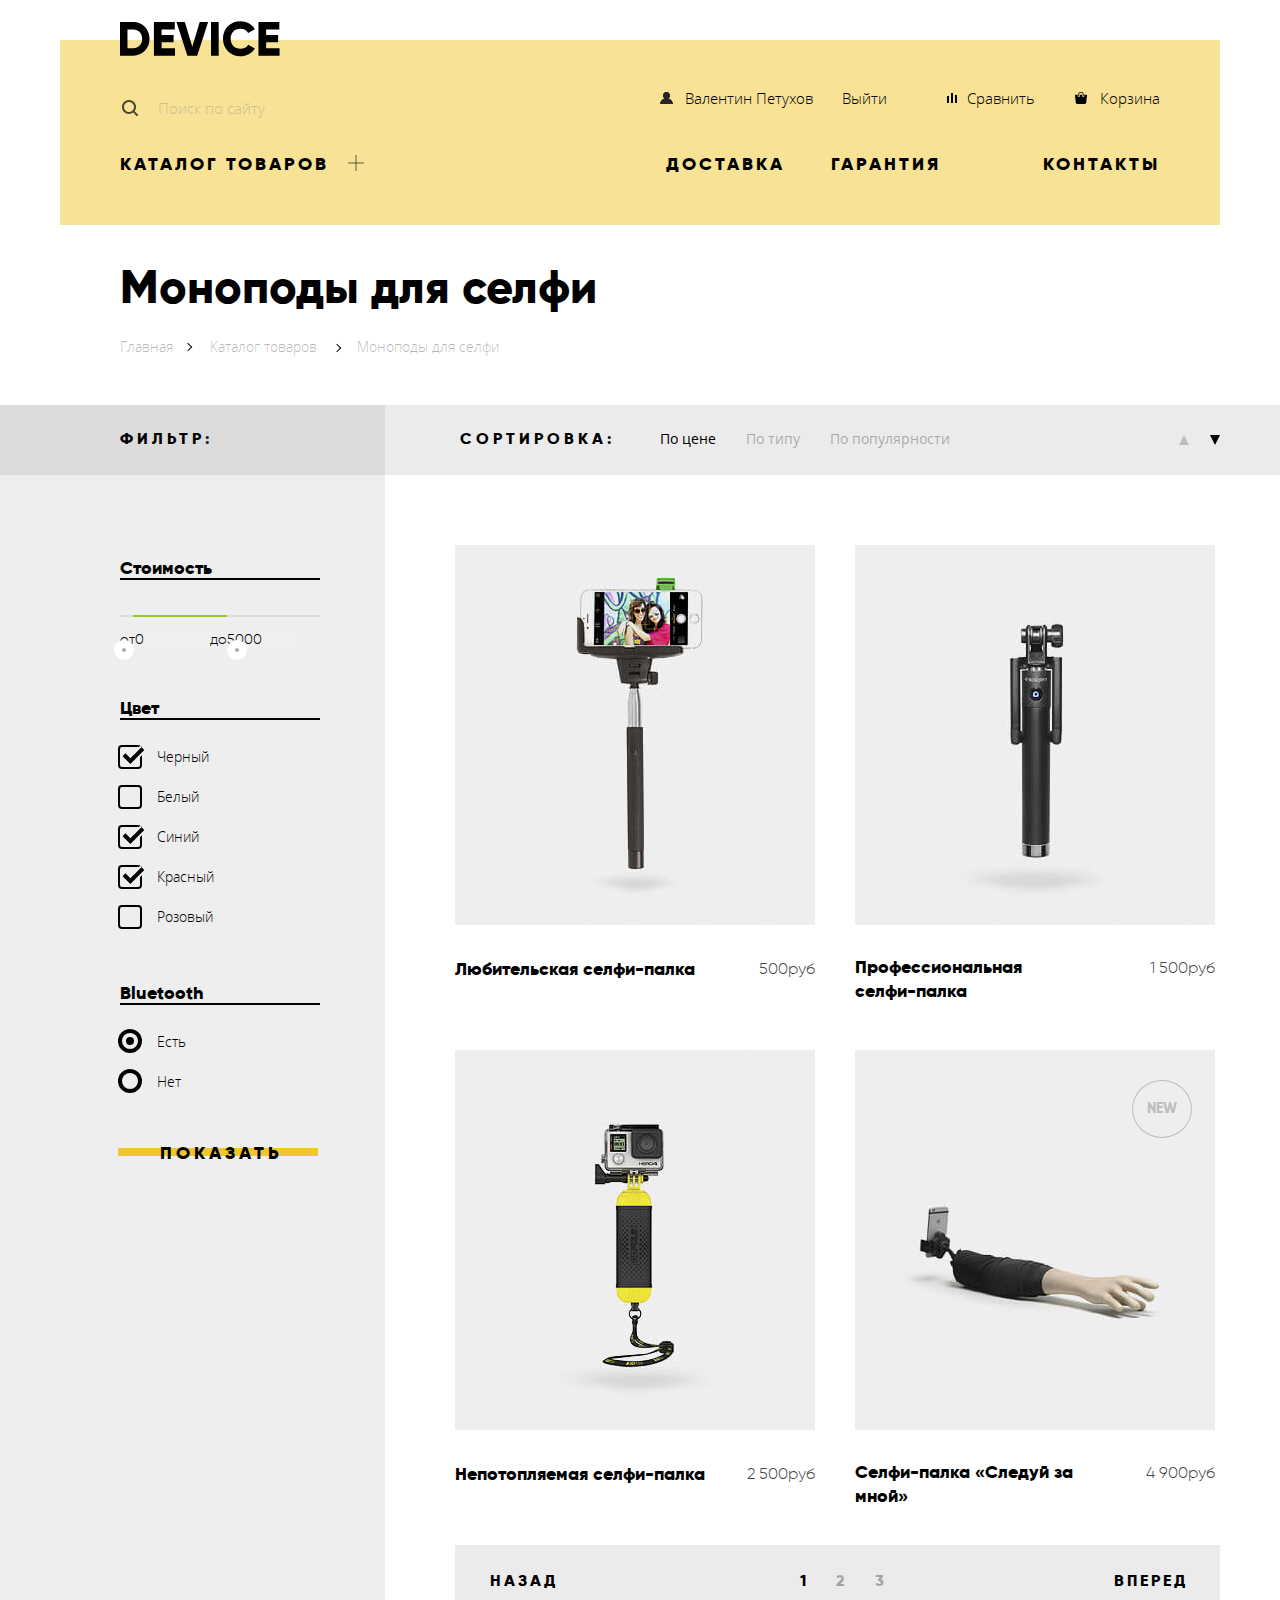
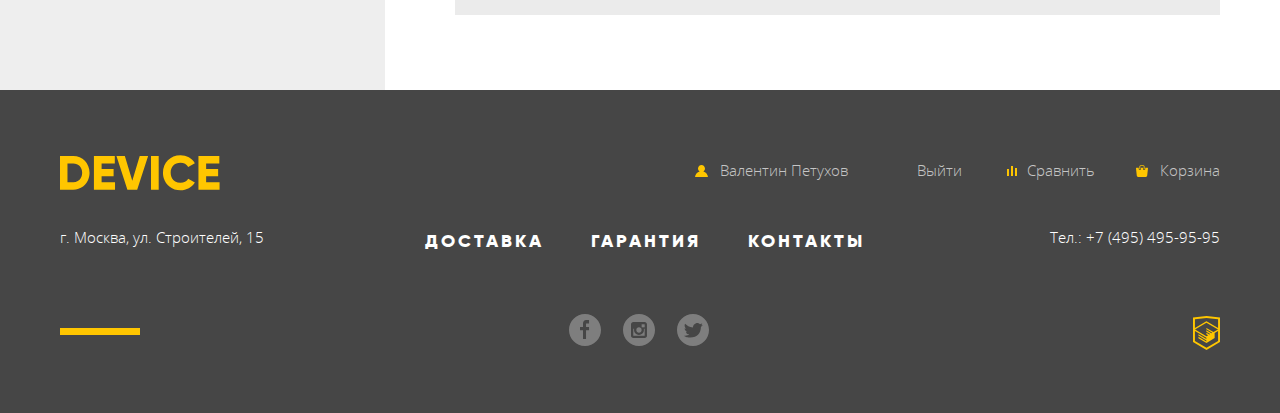
==== commit 995528e8: "Правки футера, подписей к карточкам и т.д." ====
--- a/device-catalog.html
+++ b/device-catalog.html
@@ -16,7 +16,7 @@
     </style>
 
     <header class="header-main">
-      <div class="container-wraper container-wraper--catalog">
+      <div class="container-wrapper container-wrapper--catalog">
 
         <div class="header-scope">
 
@@ -88,7 +88,7 @@
 
 
       <div class="container">
-        <div class="main-content__wraper">
+        <div class="main-content__wrapper">
 
           <h1 class="main-content__title">Моноподы для селфи</h1>
 
@@ -121,7 +121,6 @@
               </div>
               <div class="catalog-filter__wrap">
                 <form class="catalog-filter__form" action="#">
-                  <div class="catalog-filter__involucre"><span class="visually-hidden">Декоративная линия</span></div>
                   <fieldset class="catalog-filter__fieldset">
                     <legend class="catalog-filter__legent">Стоимость</legend>
                       <div class="catalog-filter__range">
@@ -138,7 +137,6 @@
                         </div>
                       </div>
                   </fieldset>
-                  <div class="catalog-filter__involucre"><span class="visually-hidden">Декоративная линия</span></div>
                   <fieldset class="catalog-filter__fieldset">
                     <legend class="catalog-filter__legent">Цвет</legend>
 
@@ -163,7 +161,6 @@
                       <span class="catalog-filter__desk">Розовый</span>
                     </label>
                   </fieldset>
-                  <div class="catalog-filter__involucre"><span class="visually-hidden">Декоративная линия</span></div>
                   <fieldset  class="catalog-filter__fieldset">
                     <legend class="catalog-filter__legent">Bluetooth</legend>
                     <label class="catalog-filter__label">
@@ -209,7 +206,7 @@
                   </h3>
                   <p class="catalog-products__text">500руб</p>
                   <div class="catalog-products__actions">
-                    <div class="catalog-products__wraper">
+                    <div class="catalog-products__wrapper">
                       <a class="btn btn--catalog" href="#">В корзину</a>
                       <a class="catalog-products__link" href="#">Добавить к сравнению</a>
                     </div>
@@ -222,7 +219,7 @@
                   </h3>
                   <p class="catalog-products__text">1 500руб</p>
                   <div class="catalog-products__actions">
-                    <div class="catalog-products__wraper">
+                    <div class="catalog-products__wrapper">
                       <a class="btn btn--catalog" href="#">В корзину</a>
                       <a class="catalog-products__link" href="#">Добавить к сравнению</a>
                     </div>
@@ -235,7 +232,7 @@
                   </h3>
                   <p class="catalog-products__text">2 500руб</p>
                   <div class="catalog-products__actions">
-                    <div class="catalog-products__wraper">
+                    <div class="catalog-products__wrapper">
                       <a class="btn btn--catalog" href="#">В корзину</a>
                       <a class="catalog-products__link" href="#">Добавить к сравнению</a>
                     </div>
@@ -249,7 +246,7 @@
                   </h3>
                   <p class="catalog-products__text">4 900руб </p>
                   <div class="catalog-products__actions">
-                    <div class="catalog-products__wraper">
+                    <div class="catalog-products__wrapper">
                       <a class="btn btn--catalog" href="#">В корзину</a>
                       <a class="catalog-products__link" href="#">Добавить к сравнению</a>
                     </div>
--- a/css/style.css
+++ b/css/style.css
@@ -68,7 +68,7 @@
   padding-top: 40px;
 }
 
-.container-wraper {
+.container-wrapper {
   width: 1120px;
   margin: 0 auto;
   padding: 0 20px;
@@ -76,7 +76,7 @@
 
 }
 
-.container-wraper--catalog {
+.container-wrapper--catalog {
   min-height: 185px;
 }
 
@@ -1055,7 +1055,7 @@
   padding-top: 60px;
   padding-bottom: 30px;
   background-color: #464646;
-
+  overflow-x: hidden;
 }
 
 /* блок additional-information */
@@ -1442,7 +1442,7 @@
 
 /* стилизация h1 и хлебных крошек */
 
-.main-content__wraper {
+.main-content__wrapper {
   min-height: 180px;
   padding-left: 60px;
 }
@@ -1593,6 +1593,24 @@
   padding: 0;
   height: 140px;
   border: none;
+}
+
+.catalog-filter__fieldset::before {
+  content: "";
+  width: 200px;
+  height: 2px;
+  position: absolute;
+  top: -2px;
+  left: 0;
+  background-color: #000;
+}
+
+.catalog-filter__fieldset:nth-child(1) {
+  margin-top: 70px;
+}
+
+.catalog-filter__fieldset:nth-child(3) {
+  margin-top: 2px;
 }
 
 .catalog-filter__range {
@@ -1671,6 +1689,7 @@
 
 .catalog-filter__fieldset:nth-of-type(2) {
   min-height: 283px;
+  margin-top: 1px;
 }
 
 .catalog-filter__fieldset:nth-of-type(2) .catalog-filter__legent {
@@ -1705,19 +1724,23 @@
 .catalog-filter__input-checkbox:checked + .catalog-filter__desk::after {
   content: "";
   position: absolute;
-  top: 5px;
-  left: 2px;
+  top: 6px;
+  left: 0px;
   width: 25px;
-  height: 20px;
+  height: 21px;
   background-image: url(../img/catalog-filter/checkbox-on2.svg);
   background-repeat: no-repeat;
   z-index: 10;
 
 }
 
-.catalog-filter__input-checkbox:hover + .catalog-filter__desk::after,
 .catalog-filter__input-checkbox:hover + .catalog-filter__desk::before {
   opacity: 0.6;
+}
+
+.catalog-filter__input-checkbox:hover + .catalog-filter__desk::after {
+  background-image: url(../img/catalog-filter/checkbox-on3.svg);
+  background-repeat: no-repeat;
 }
 
 
@@ -1810,7 +1833,7 @@
   width: 765px;
   min-height: 70px;
   margin-bottom: 70px;
-  margin-left: 70px;
+  padding-left: 70px;
   background-color: #ebebeb;
   position: relative;
 }
@@ -1950,7 +1973,7 @@
   opacity: 1;
 }
 
-.catalog-products__wraper {
+.catalog-products__wrapper {
   width: 220px;
   margin: auto;
   margin-top: 50%;
@@ -1973,6 +1996,7 @@
 
 .catalog-products__title {
   margin: 0;
+  line-height: 23px;
 }
 
 .catalog-products__title .catalog-products__link {
@@ -1986,7 +2010,7 @@
 }
 
 .catalog-products__text {
-  padding-top: 3px;
+
   font-family: "Gilroy", Arial, sans-serif;
   font-size: 16px;
   line-height: 24px;
@@ -1996,12 +2020,7 @@
 }
 
 .catalog-products__item:nth-child(2n) .catalog-products__text {
-  padding-top: 11px;
-
-}
-
-.catalog-products__item:nth-child(2n) .catalog-products__title {
-  padding-top: 7px;
+  margin-top: 1px;
 
 }
 
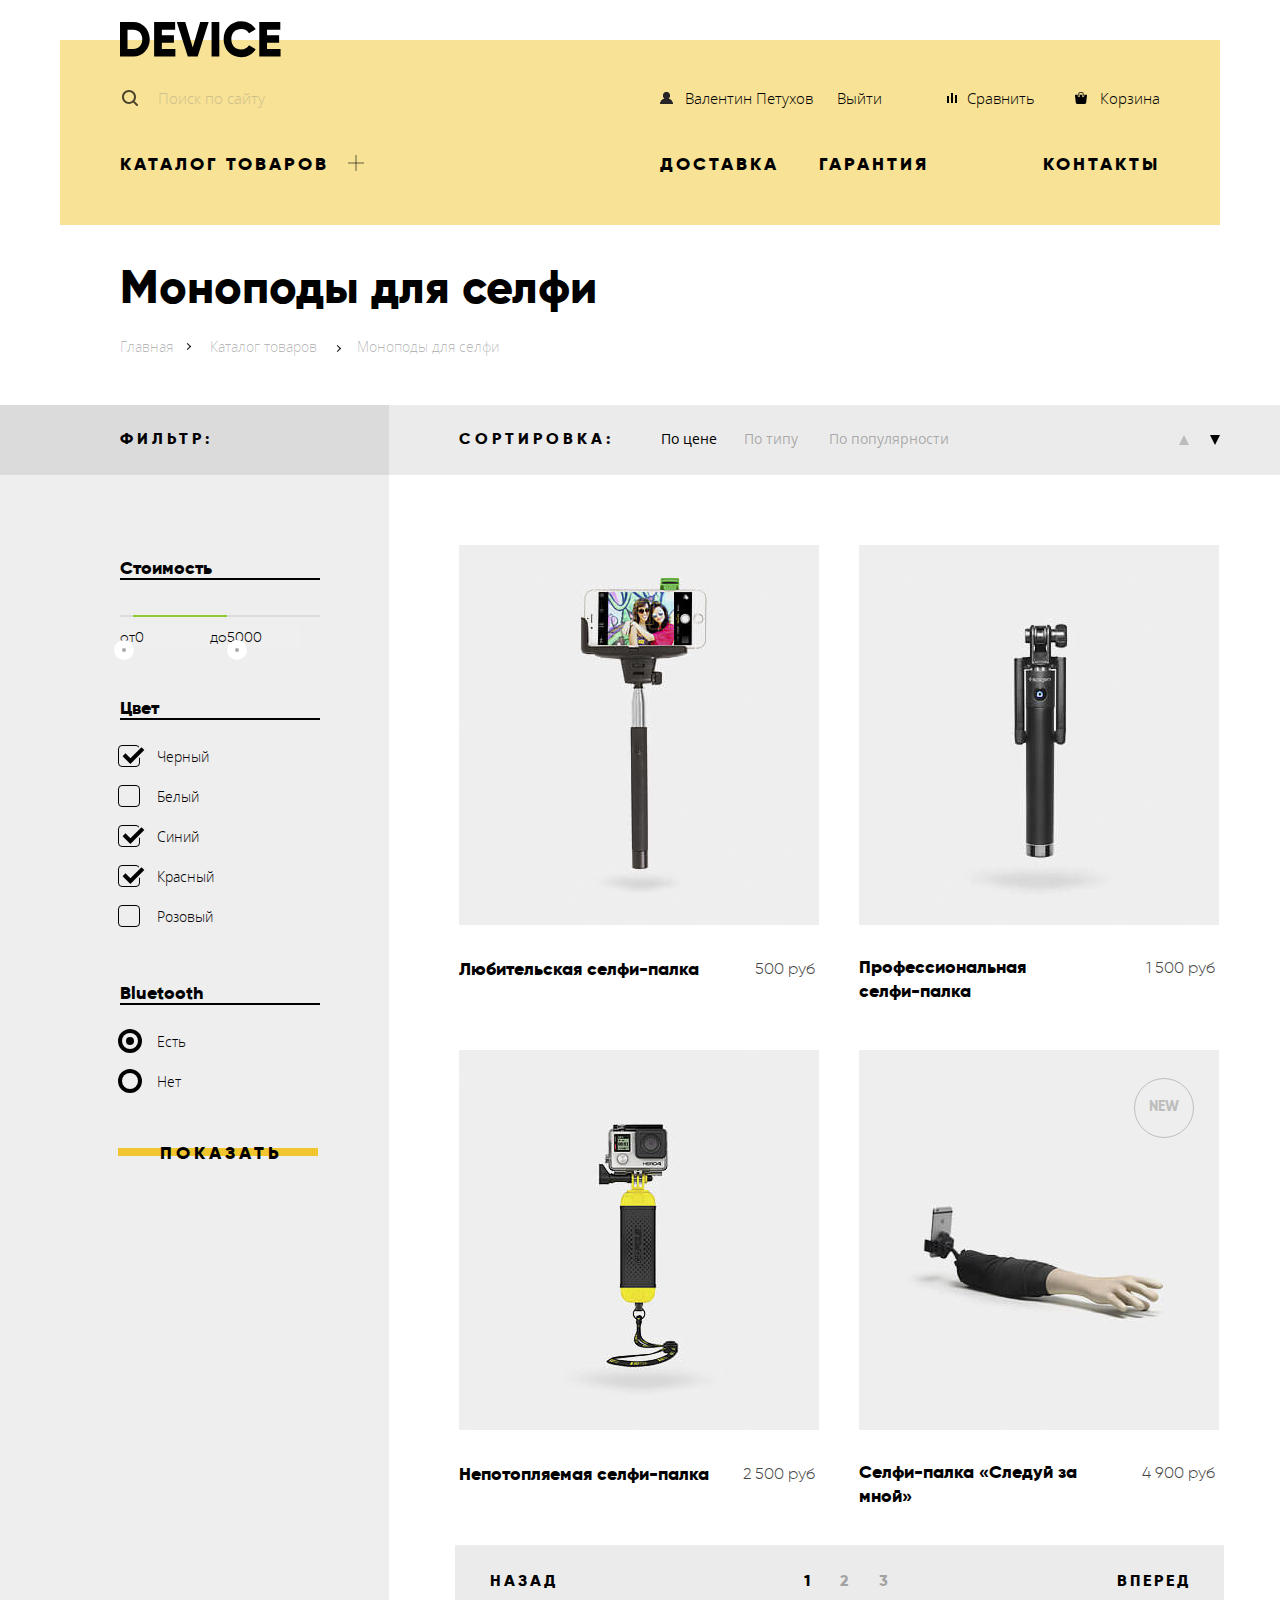
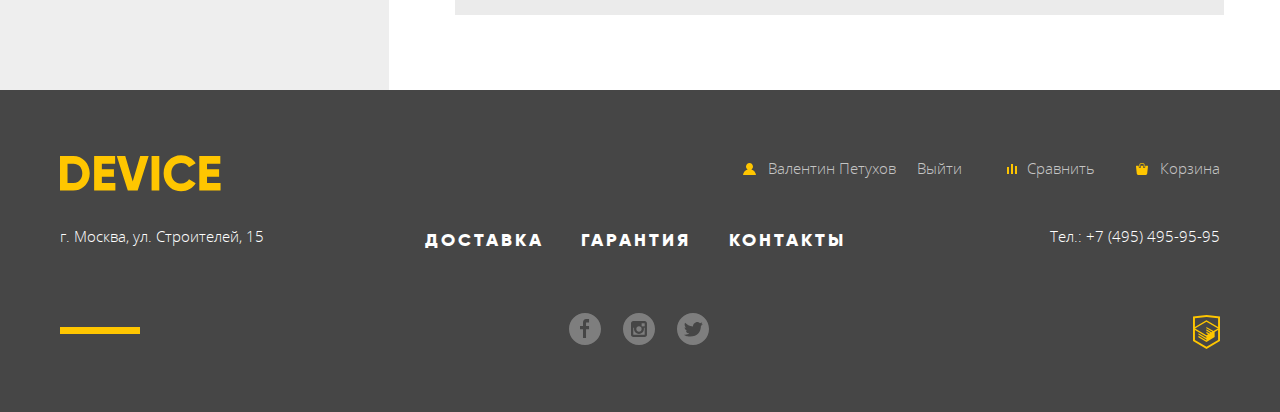
==== commit 8a49d3ed: "Правки после первой проверки" ====
--- a/device-catalog.html
+++ b/device-catalog.html
@@ -4,23 +4,17 @@
     <meta charset="utf-8">
     <title>HTML Academy: Девайс</title>
     <link rel="stylesheet" href="css/normalize.css">
-    <link rel="stylesheet" href="css/style.css">
+    <link href="css/style.min.css" rel="stylesheet">
 
   </head>
   <body>
-    <style>
-       BODY {
-        background: url(background/catalog1.jpg) 50% 0 no-repeat;
-      }
-
-    </style>
 
     <header class="header-main">
       <div class="container-wrapper container-wrapper--catalog">
 
         <div class="header-scope">
 
-          <a class="header-scope__logo" href="index.html"><img class="header-scope__img" src="img/header/logo.svg" alt="Device"><span class="visually-hidden">Device</span></a>
+          <a class="header-scope__logo" href="index.html"><img class="header-scope__img" src="img/header/logo.svg" width="163" height="37" alt="Device"><span class="visually-hidden">Device</span></a>
 
           <form class="header-scope__form header-scope__form--catalog" action="#">
             <input class="header-scope__search" type="search" placeholder="Поиск по сайту">
@@ -204,7 +198,7 @@
                   <h3 class="catalog-products__title">
                     <a class="catalog-products__link" href="#">Любительская селфи-палка</a>
                   </h3>
-                  <p class="catalog-products__text">500руб</p>
+                  <p class="catalog-products__text">500 руб</p>
                   <div class="catalog-products__actions">
                     <div class="catalog-products__wrapper">
                       <a class="btn btn--catalog" href="#">В корзину</a>
@@ -217,7 +211,7 @@
                   <h3 class="catalog-products__title">
                     <a class="catalog-products__link" href="#">Профессиональная<br>селфи-палка</a>
                   </h3>
-                  <p class="catalog-products__text">1 500руб</p>
+                  <p class="catalog-products__text">1 500 руб</p>
                   <div class="catalog-products__actions">
                     <div class="catalog-products__wrapper">
                       <a class="btn btn--catalog" href="#">В корзину</a>
@@ -230,7 +224,7 @@
                   <h3 class="catalog-products__title">
                     <a class="catalog-products__link" href="#">Непотопляемая селфи-палка</a>
                   </h3>
-                  <p class="catalog-products__text">2 500руб</p>
+                  <p class="catalog-products__text">2 500 руб</p>
                   <div class="catalog-products__actions">
                     <div class="catalog-products__wrapper">
                       <a class="btn btn--catalog" href="#">В корзину</a>
@@ -244,7 +238,7 @@
                   <h3 class="catalog-products__title">
                     <a class="catalog-products__link" href="#">Селфи-палка «Следуй за<br>мной»</a>
                   </h3>
-                  <p class="catalog-products__text">4 900руб </p>
+                  <p class="catalog-products__text">4 900 руб </p>
                   <div class="catalog-products__actions">
                     <div class="catalog-products__wrapper">
                       <a class="btn btn--catalog" href="#">В корзину</a>
@@ -294,7 +288,7 @@
 
         <div class="additional-information">
 
-          <a class="additional-information__logo"><img class="additional-information__img" src="img/footer/logo.svg" alt="Device"><span class="visually-hidden">Device</span></a>
+          <a class="additional-information__logo"><img class="additional-information__img" src="img/footer/logo.svg" width="163" height="37" alt="Device"><span class="visually-hidden">Device</span></a>
 
           <ul class="additional-information__list">
             <li class="additional-information__item">
--- a/css/style.min.css
+++ b/css/style.min.css
@@ -0,0 +1 @@
+@font-face{font-family:"Gilroy";src:url(../fonts/gilroyextrabold.woff2) format("woff2"),url(../fonts/gilroyextrabold.woff) format("woff");font-weight:800;font-style:normal}@font-face{font-family:"Gilroy";src:url(../fonts/gilroylight.woff2) format("woff2"),url(../fonts/gilroylight.woff) format("woff");font-weight:300;font-style:normal}@font-face{font-family:"Open Sans";src:url(../fonts/opensanslight.woff2) format("woff2"),url(../fonts/opensanslight.woff) format("woff");font-weight:300;font-style:normal}@font-face{font-family:"Open Sans";src:url(../fonts/opensans.woff2) format("woff2"),url(../fonts/opensans.woff) format("woff");font-weight:400;font-style:normal}body{margin:0;padding:0;font-family:"Open Sans",Arial,sans-serif;font-size:15px;line-height:30px;font-weight:300;color:#000;background-color:#fff}html{box-sizing:border-box}*,::after,::before{box-sizing:inherit}.visually-hidden{position:absolute;clip:rect(0 0 0 0);width:1px;height:1px;margin:-1px}.container{width:1160px;margin:0 auto;position:relative}.header-main{width:1160px;margin:40px auto 0}.container-wrapper{width:1160px;padding:0 20px;background-color:#f7e296}.container-wrapper--catalog{min-height:185px}.header-scope{position:relative;display:flex;justify-content:space-between;margin:0 40px;padding-top:43px;padding-bottom:30px}.header-scope__logo{position:absolute;top:-19px;left:0;display:block;width:200px}.header-scope__logo:hover{opacity:.6}.header-scope__logo:active{opacity:.3}.header-scope__search{width:320px;padding-left:37px;font-family:"Open Sans",Arial,sans-serif;font-size:15px;line-height:30px;font-weight:300;background-color:#f7e296;color:#000;border:1px solid transparent;outline:0;opacity:.3}.header-scope__search:hover{opacity:.6}.header-scope__search:focus{opacity:1;color:#000}.header-scope__form::before{content:"";position:absolute;top:17px;left:2px;width:20px;height:20px;background:url(../img/header/search.svg) no-repeat;opacity:1}.header-scope__form{position:relative;margin-top:-10px}.header-scope__input{width:85px;height:50px;margin-bottom:-1px;font-family:"Open Sans",Arial,sans-serif;font-size:15px;line-height:30px;font-weight:300;background-color:#f7e296;color:#000;border:1px solid #000;outline:0;opacity:0}.header-scope__search:focus+.header-scope__input{opacity:1}.header-scope__search:focus+.header-scope__input::after{content:"";position:absolute;top:49px;left:0;width:400px;height:1px;background-color:#000}.header-scope__search:focus+.header-scope__input:hover{background-color:#000;color:#fff}.header-scope__search:focus+.header-scope__input:active{color:rgba(255,255,255,.3)}.header-scope__list{margin:0;padding:0;display:-webkit-box;display:-ms-flexbox;display:flex;-webkit-box-pack:justify;-ms-flex-pack:justify;justify-content:space-between;-ms-flex-preferred-size:500px;flex-basis:500px;list-style:none;font-family:"Open Sans",Arial,sans-serif;font-size:15px;line-height:30px;font-weight:300;color:#000}.header-scope__item:nth-child(2){margin-left:180px}.header-scope__item{position:relative}.header-scope__link{padding-left:25px;text-decoration:none;color:#000}.header-scope__item:hover .header-scope__link--login::before,.header-scope__link:hover{opacity:.6}.header-scope__item:active .header-scope__link--login::before,.header-scope__link:active{opacity:.3}.header-scope__item:nth-child(2) .header-scope__link{padding-left:20px}.header-scope__link--login::before{content:"";position:absolute;top:9px;left:0;width:15px;height:15px;background:url(../img/header/user.svg) no-repeat}.header-scope__link--compare::before{content:"";position:absolute;top:10px;left:0;width:15px;height:15px;background:url(../img/header/compare.svg) no-repeat}.header-scope__link--basket::before{content:"";position:absolute;top:9px;left:0;width:15px;height:15px;background:url(../img/header/cart.svg) no-repeat}.header-navigation{margin:0 40px}.main-nav__list{position:relative;margin:0;padding:0;display:-webkit-box;display:-ms-flexbox;display:flex;-webkit-box-pack:justify;-ms-flex-pack:justify;justify-content:space-between;list-style:none;font-family:"Gilroy",Arial,sans-serif;font-size:18px;line-height:24px;font-weight:800}.main-nav__item:nth-child(1){margin-right:230px}.main-nav__item:nth-child(3){margin-right:73px}.main-nav__item{position:relative}.main-nav__link{font-family:"Gilroy",Arial,sans-serif;font-size:18px;line-height:24px;font-weight:800;letter-spacing:3px;text-decoration:none;color:#000;text-transform:uppercase}.main-nav__link:hover{opacity:.6}.main-nav__link:active{opacity:.3}.main-nav__link--catalog{position:relative;padding-right:60px}.main-nav__link--catalog::after,.main-nav__link--catalog::before{content:"";position:absolute;top:9px;right:25px;width:16px;height:2px;background-color:#000;opacity:.3}.main-nav__link--catalog::before{transform:rotate(90deg)}.main-nav__list--nested{display:-webkit-box;display:-ms-flexbox;display:flex;-webkit-box-orient:vertical;-webkit-box-direction:normal;-ms-flex-direction:column;flex-direction:column;-webkit-box-pack:start;-ms-flex-pack:start;justify-content:flex-start;-ms-flex-wrap:wrap;flex-wrap:wrap;-ms-flex-line-pack:start;align-content:flex-start;position:absolute;top:24px;left:-60px;margin:0;width:1100px;height:162px;padding:22px 0 0 60px;font-family:"Open Sans",Arial,sans-serif;font-size:15px;line-height:36px;font-weight:300;background-color:#f7e296;z-index:1;opacity:0}.main-nav__item:nth-child(1):active .main-nav__list--nested,.main-nav__item:nth-child(1):hover .main-nav__list--nested{opacity:1}.main-nav__list--nested .main-nav__item:nth-child(1){margin-right:0}.main-nav__list--nested .main-nav__item:nth-child(5){margin-bottom:60px}.main-nav__list--nested .main-nav__link{margin-right:62px;font-family:"Open Sans",Arial,sans-serif;font-size:15px;line-height:36px;font-weight:300;text-transform:none;letter-spacing:0}.main-nav__list--nested .main-nav__item:last-child{margin-left:15px}.goods{position:relative}.goods__controls{position:absolute;top:369px;left:985px;width:100px;z-index:20}.control{display:inline-block;vertical-align:middle;width:12px;height:12px;margin-left:13px;background-color:#fff;border:1px solid #000;border-radius:50%;cursor:pointer;position:relative}.control--2{margin-left:18px}.control--3{margin-left:17px}.control::after{content:"";display:block;width:4.5px;height:4.5px;border:1px solid transparent;border-radius:50%;position:absolute;top:25%;left:30%}.goods__list{margin:0;padding:0;position:relative;height:600px;list-style:none}.goods__item{position:absolute;top:0;left:0;width:100%;height:600px;opacity:0}.goods__wrap{display:-webkit-box;display:-ms-flexbox;display:flex;-ms-flex-pack:distribute;justify-content:space-around;background-image:linear-gradient(to bottom,#f7e296 27%,#fff 27%)}#btn-1:checked~.goods__list .goods__item--1,#btn-2:checked~.goods__list .goods__item--2,#btn-3:checked~.goods__list .goods__item--3,#btn-5:checked~.services__list .services__item--1,#btn-6:checked~.services__list .services__item--2,#btn-7:checked~.services__list .services__item--3{opacity:1}#btn-1:checked~.goods__controls .control:nth-child(1)::after,#btn-2:checked~.goods__controls .control:nth-child(2)::after,#btn-3:checked~.goods__controls .control:nth-child(3)::after{border-color:#000}.goods__wrap-img{width:550px;height:600px}.goods__img{margin-top:50px;margin-left:30px}.goods__description{width:500px;margin-left:-130px}.goods__item--3 .goods__description{width:540px;margin-left:-10px;z-index:10}.goods__item--2 .goods__img{margin-top:65px;margin-left:55px}.goods__item--3 .goods__img{margin-top:115px;margin-left:9px}.goods__text:nth-child(1){margin:131px 0 0;font-family:"Open Sans",Arial,sans-serif;font-size:15px;line-height:30px;font-weight:300;color:#464646}.goods__text:nth-child(2){margin:20px 0 0}.goods__desk{font-family:"Gilroy",Arial,sans-serif;font-size:47px;line-height:56px;font-weight:800;color:#000}.btn,.btn::after,.goods__data,.goods__desk{display:block}.btn{position:relative;width:175px;padding-left:43px;margin-top:50px;font-family:"Gilroy",Arial,sans-serif;font-size:18px;line-height:24px;font-weight:800;letter-spacing:4px;text-decoration:none;color:#000;text-transform:uppercase;z-index:1}.btn::after{content:"";width:220px;height:8px;position:absolute;top:8px;left:0;background-color:#f0c52e;z-index:-1}.btn:hover::after{transform:scaleY(4)}.btn:active::after{color:rgba(0,0,0,.3)}.goods__table{margin-left:-5px;margin-top:55px}.goods__line{height:33px}.goods__line .goods__cell{font-family:"Gilroy",Arial,sans-serif;font-size:36px;line-height:48px;font-weight:300}.goods__line .goods__cell:nth-child(1){padding-right:79px}.goods__line .goods__cell:nth-child(2){padding-right:75px}.goods__line:nth-child(2) .goods__cell{font-family:"Open Sans",Arial,sans-serif;font-size:13px;line-height:20px;font-weight:300;color:#464646}.goods__item--3 .goods__cell:nth-child(1){padding-right:50px}.goods__list{counter-reset:slider-number}.goods__wrap{position:relative}.goods__wrap::after{display:block;counter-increment:slider-number;content:"0"counter(slider-number);width:200px;height:100px;font-family:"Gilroy",Arial,sans-serif;font-size:179px;line-height:179px;font-weight:800;color:#fff;position:absolute;top:37px;right:33px}.goods__item--2 .goods__wrap::after{top:35px;right:55px}.goods__item--3 .goods__wrap::after{top:38px;right:60px}.goods__wrap::before{content:"";position:absolute;top:88px;left:600px;width:100px;height:8px;background-color:#fff}.products__wrap{width:160px;height:160px;background-color:#f7e296}.products__list{display:flex;justify-content:space-between;margin:0;padding:45px 0 0;list-style:none}.products__link{display:block;font-family:"Gilroy",Arial,sans-serif;font-size:18px;line-height:24px;font-weight:800;text-decoration:none;color:#000}.products__item:hover .products__wrap{background-color:#f0c52e}.products__item:active .products__img,.products__item:active .products__text{opacity:.3}.products__text{margin:33px 0 0}.products__img{display:block;margin:0 auto;padding-top:40px}.products__item:nth-child(1) .products__img{padding-top:50px}.products__item:nth-child(3) .products__img{padding-top:36px}.products__item:nth-child(4) .products__img{padding-top:48px}.products__item:nth-child(5) .products__img{padding-top:30px}.products__item:nth-child(6) .products__img{padding-top:48px}.services{min-height:400px;background-image:linear-gradient(to top,#e5e5e5 62%,#fff 62%)}.services__wrap{display:-webkit-box;display:-ms-flexbox;display:flex;-webkit-box-pack:justify;-ms-flex-pack:justify;justify-content:space-between}.services__controls{position:relative;width:276px;margin-top:162px}.services__control::before,.services__controls::after{content:"";position:absolute;top:-80px;left:276px;width:7px;height:320px;background-color:#000}.services__control{position:relative;display:block;width:160px;height:33px;padding-top:7px;margin-bottom:30px;font-family:"Gilroy",Arial,sans-serif;font-size:18px;line-height:24px;font-weight:800;text-align:center;letter-spacing:4px;text-transform:uppercase;z-index:1}.services__control::before{display:block;width:160px;height:8px;top:15px;left:0;vertical-align:middle;background-color:#f0c52e;z-index:-1;transition:width 2s linear}.services__control:hover::before{transform:scaleY(4.5)}.services-menu,.services__list{width:380px;min-height:470px}.services__list{width:760px;margin:0;padding:0;position:relative;list-style:none}.services__item{position:absolute;top:0;left:0;width:100%;min-height:470px;opacity:0}#btn-5:checked~.services__controls .services__control:nth-child(1)::before,#btn-6:checked~.services__controls .services__control:nth-child(2)::before,#btn-7:checked~.services__controls .services__control:nth-child(3)::before{display:none}#btn-5:checked~.services__controls .services__control:nth-child(1),#btn-6:checked~.services__controls .services__control:nth-child(2){width:276px;height:40px;padding-left:20px;margin-bottom:25px;text-align:left;background-color:#000;color:#f7e184}#btn-6:checked~.services__controls .services__control:nth-child(2){padding-left:27px}#btn-7:checked~.services__controls .services__control:nth-child(3){width:276px;height:40px;padding-left:40px;padding-top:9px;text-align:left;background-color:#000;color:#f7e184}.services__title{margin:154px 0 0;font-family:"Gilroy",Arial,sans-serif;font-size:47px;line-height:48px;font-weight:800}.services__text{margin:32px 0 0;font-family:"Open Sans",Arial,sans-serif;font-size:15px;line-height:30px;font-weight:300;color:#464646}.services__desk{display:block}.services__img{position:absolute;bottom:140px;right:68px}.services__item--2 .services__img{bottom:134px;right:48px}.services__item--3 .services__img{bottom:140px;right:69px}.manufactures__list{margin:0;padding:0;display:-webkit-box;display:-ms-flexbox;display:flex;-webkit-box-pack:justify;-ms-flex-pack:justify;justify-content:space-between;-webkit-box-align:center;-ms-flex-align:center;align-items:center;min-height:280px;list-style:none}.manufactures__link,.manufactures__link:hover{display:block;width:260px;height:100px;opacity:.3}.manufactures__link:hover .manufactures__img{opacity:0}.manufactures__link:hover{opacity:1}.manufactures__item:nth-child(1) .manufactures__link:hover{background:url(../img/manufactures/firm-1-color.png) no-repeat 50% 50%}.manufactures__item:nth-child(2) .manufactures__link:hover{background:url(../img/manufactures/firm-2-color.png) no-repeat 50% 50%}.manufactures__item:nth-child(3) .manufactures__link:hover{background:url(../img/manufactures/firm-3-color.png) no-repeat 50% 50%}.manufactures__item:nth-child(4) .manufactures__link:hover{background:url(../img/manufactures/firm-4-color.png) no-repeat 50% 50%}.information-company{display:-webkit-box;display:-ms-flexbox;display:flex;min-height:660px}.information-company__wrap{width:600px}.information-company__wrap:nth-child(2){width:567px}.information-company__title::before{content:"";display:block;width:80px;height:7px;margin-top:5px;margin-bottom:45px;background-color:#000}.information-company__title{margin:0 0 44px;font-family:"Gilroy",Arial,sans-serif;font-size:47px;line-height:48px;font-weight:800}.information-company__text{margin:0 0 30px;font-family:"Open Sans",Arial,sans-serif;font-size:15px;line-height:30px;font-weight:300;color:#464646}.information-company__desk{display:block}.information-company__list{padding:0;margin:65px 0 0;list-style:none}.information-company__item{position:relative;padding-left:35px;font-family:"Gilroy",Arial,sans-serif;font-size:16px;line-height:40px;font-weight:800}.btn--info::after,.information-company__item::before{content:"";display:block;height:8px;position:absolute;left:0}.information-company__item::before{border:2px solid #e6e6e6;border-radius:50%;top:16px;width:8px}.btn--info{width:245px;padding-left:20px;margin-top:62px}.btn--info::after{width:260px;top:8px;background-color:#f0c52e;z-index:-1}.btn--write-us{width:240px;padding-left:42px;margin-top:67px}.btn--write-us::after{width:260px}.information-company__img{margin-left:2px;margin-top:9px}.footer-main{padding-top:60px;padding-bottom:30px;background-color:#464646;overflow-x:hidden}.additional-information,.additional-information__list{display:-webkit-box;display:-ms-flexbox;display:flex;-webkit-box-pack:justify;-ms-flex-pack:justify;justify-content:space-between}.additional-information{padding-top:5px}.additional-information__logo:hover{opacity:.3}.additional-information__list{min-width:300px;padding:0;list-style:none;font-family:"Open Sans",Arial,sans-serif;font-size:15px;line-height:30px;font-weight:300;margin:-2px 0 0}.additional-information__link{position:relative;padding-left:65px;text-decoration:none;color:rgba(255,255,255,.7)}.additional-information__item:nth-child(1) .additional-information__link:nth-child(1)::before{content:"";position:absolute;top:5px;left:40px;width:15px;height:15px;background:url(../img/footer/user.svg) no-repeat}.additional-information__item:nth-child(2) .additional-information__link::before{content:"";position:absolute;top:6px;left:45px;width:15px;height:15px;background:url(../img/footer/compare.svg) no-repeat}.additional-information__item:nth-child(3) .additional-information__link::before{content:"";position:absolute;top:5px;left:41px;width:15px;height:15px;background:url(../img/footer/cart.svg) no-repeat}.additional-information__link:hover{color:#fff}.additional-information__link:active{color:rgba(255,255,255,.3)}.additional-information__link:hover::before{opacity:.6}.additional-information__link:active::before{opacity:.3}.additional-information__item:nth-child(1) .additional-information__link:nth-child(2){padding-left:17px}.address{padding-top:20px;display:-webkit-box;display:-ms-flexbox;display:flex;-webkit-box-pack:justify;-ms-flex-pack:justify;justify-content:space-between}.address__link,.address__text{list-style:none;font-family:"Open Sans",Arial,sans-serif;font-size:15px;line-height:30px;font-weight:300;color:#fff;text-decoration:none}.address__text{margin:0}.main-nav--footer{width:440px;padding:0;margin:7px 0 0 -25px}.main-nav--footer .main-nav__item:nth-child(1){margin:0}.main-nav--footer .main-nav__item:nth-child(3){margin-right:19px}.main-nav--footer .main-nav__link{color:#fff}.additional-data{display:-webkit-box;display:-ms-flexbox;display:flex;-webkit-box-pack:justify;-ms-flex-pack:justify;justify-content:space-between;min-height:130px}.additional-data__wrap{position:relative;width:80px}.additional-data__wrap::before{content:"";position:absolute;top:75px;left:0;width:80px;height:7px;background-color:#ffc600}.social__list{padding:0;margin:60px 0 0 -60px;list-style:none}.social__item{display:inline-block;width:30px;height:40px;margin-right:20px}.social__link{position:relative}.social__link::after{content:"";position:absolute;top:1px;left:-2px;width:33px;height:35px;opacity:.3}.social__link--fb::after{background:url(../img/footer/fb.svg) no-repeat}.social__link--ins::after{background:url(../img/footer/inst.svg) no-repeat}.social__link--twit::after{background:url(../img/footer/twit.svg) no-repeat}.social__link:hover::after{opacity:.6}.social__link:active::after{opacity:.1}.additional-data__link{position:relative;display:block}.additional-data__link::before{content:"";position:absolute;bottom:27px;right:-8px;display:block;width:35px;height:40px;background:url(../img/footer/logotupy.svg) no-repeat}.additional-data__link:hover::before{opacity:.6}.additional-data__link:active::before{opacity:.3}.modal-wrapper{width:100%;height:100vh;position:fixed;top:0;left:0;display:-webkit-box;display:-ms-flexbox;display:flex;-webkit-box-pack:center;-ms-flex-pack:center;justify-content:center;-webkit-box-align:center;-ms-flex-align:center;align-items:center;z-index:30;display:none}.modal{width:962px;height:557px;padding-top:88px;background-color:#fff;box-shadow:0 10px 40px 0 rgba(5,5,5,.5);position:relative}.modal__close{position:absolute;top:20px;left:885px;width:55px;height:55px;background-color:#f7e296;font-size:0;border:0;border-radius:50%;outline:0;cursor:pointer}.modal__close::after,.modal__close::before{content:"";position:absolute;top:26px;left:12px;width:30px;height:2px;background-color:#fff;border-radius:1px}.modal__close::before{transform:rotate(45deg)}.modal__close::after{transform:rotate(-45deg)}.modal__close:hover{background-color:#f0c52e}.modal__close:active{background-color:#faedc0}.modal__wrap{display:-webkit-box;display:-ms-flexbox;display:flex;-ms-flex-wrap:wrap;flex-wrap:wrap;margin-left:100px;margin-right:100px}.modal__login{margin-right:40px}.modal__desk,.modal__text{margin:0 0 6px;font-family:"Gilroy",Arial,sans-serif;font-size:18px;line-height:24px;font-weight:800}.modal__desk{display:block}.modal__input{width:338px;height:46px;padding-left:20px;font-family:"Open Sans",Arial,sans-serif;font-size:14px;line-height:18px;font-weight:300;color:#464646;background-color:#f2f2f2;border:1px solid transparent;outline:0;opacity:.4}.modal__input:hover{background-color:#eaeaea}.modal__input:focus{background-color:#fff;border:2px solid #f7e296;opacity:1;color:#464646}.modal__letter{margin-top:34px}.modal__letter .modal__input{width:738px;height:135px;padding-top:15px}.modal__lower .btn--modal{font-family:"Gilroy",Arial,sans-serif;font-size:18px;line-height:24px;font-weight:800;color:#000;padding:0;border:0}.btn--modal{width:170px;margin-top:40px;padding-left:35px;border:0;background-color:transparent}.btn--modal::after{width:200px}.map-wrapper,.modal--show{display:-webkit-box;display:-ms-flexbox;display:flex}.map-wrapper{width:100%;height:100vh;position:fixed;top:0;left:0;-webkit-box-pack:center;-ms-flex-pack:center;justify-content:center;-webkit-box-align:center;-ms-flex-align:center;align-items:center;z-index:30;display:none}.modal-map{position:relative;width:960px;height:556px;box-shadow:0 10px 20px rgba(0,0,0,.2)}.modal-map iframe{border:0}.modal-map--show{display:-webkit-box;display:-ms-flexbox;display:flex;-webkit-box-pack:center;-ms-flex-pack:center;justify-content:center;-webkit-box-align:center;-ms-flex-align:center;align-items:center}.header-scope__form--catalog{height:49px}.header-scope__list--catalog .header-scope__item:nth-child(2){margin-left:0}.header-scope__list--catalog .header-scope__link--login:nth-child(2){padding-right:24px;padding-left:20px}.main-content__wrapper{min-height:180px;padding-left:60px}.main-content__title{margin:0;padding-top:38px;padding-bottom:20px;font-family:"Gilroy",Arial,sans-serif;font-size:47px;line-height:48px;font-weight:800}.breadcrumbs__list{padding:0;margin:0;display:-webkit-box;display:-ms-flexbox;display:flex;list-style:none}.breadcrumbs__link{position:relative;padding-right:37px;font-family:"Open Sans",Arial,sans-serif;font-size:14px;line-height:24px;font-weight:300;color:rgba(0,0,0,.3);text-decoration:none}.breadcrumbs__item:nth-child(1) .breadcrumbs__link::after,.breadcrumbs__item:nth-child(2) .breadcrumbs__link::after{content:"";position:absolute;width:5px;height:5px;border-top:1px solid #0b0b0b;border-right:1px solid #0b0b0b;transform:rotate(45deg)}.breadcrumbs__item:nth-child(1) .breadcrumbs__link::after{top:7px;left:65px}.breadcrumbs__item:nth-child(2) .breadcrumbs__link{padding-right:40px}.breadcrumbs__item:nth-child(2) .breadcrumbs__link::after{bottom:5px;right:17px}.breadcrumbs__link:hover{color:rgba(0,0,0,.6)}.breadcrumbs__link:active{color:rgba(0,0,0,.1)}.wrapper{background-image:linear-gradient(to right,#fff 30%,#fff 30%);overflow-x:hidden}.container-catalog{width:1160px;margin:0 auto}.main-content__wrap{display:-webkit-box;display:-ms-flexbox;display:flex}.catalog-filter__wrap{width:329px;min-height:70px;padding-left:60px;background-color:#dbdbdb}.catalog-filter__wrap:nth-child(2){background-color:#eee}.catalog-filter .catalog-filter__wrap:nth-child(1)::before{content:"";display:block;width:5000px;height:5.45%;background-color:#dbdbdb;position:absolute;right:270px;top:0}.catalog-filter{background-color:#eee;position:relative;width:330px}.catalog-filter::before{content:"";display:block;width:5000px;height:100%;background-color:#eee;position:absolute;right:300px;top:0}.catalog-filter__title,.sorting__title{margin:0;font-family:"Gilroy",Arial,sans-serif;font-size:16px;line-height:24px;letter-spacing:4px;font-weight:800;text-transform:uppercase}.sorting__title{margin:22px 0 0 5px}.catalog-filter__title{padding-top:22px;min-height:48px;background-color:#dbdbdb}.catalog-filter__fieldset{position:relative;margin:0;padding:0;height:140px;border:0}.catalog-filter__fieldset::before{content:"";width:200px;height:2px;position:absolute;top:-2px;left:0;background-color:#000}.catalog-filter__fieldset:nth-child(1){margin-top:70px}.catalog-filter__fieldset:nth-child(3){margin-top:2px}.catalog-filter__legent{padding-top:11px;font-family:"Gilroy",Arial,sans-serif;font-size:18px;line-height:24px;font-weight:800}.catalog-filter__scale{width:200px;height:2px;margin-top:35px;background-color:#dbdbdb}.catalog-filter__bar{height:2px;background-color:#91c92f}.catalog-filter__toggle{position:absolute;top:0;left:0;width:20px;height:20px;background:#ababab;border:8px solid #fff;cursor:pointer;border-radius:50%}.catalog-filter__toggle--min{top:60px;left:-6px}.catalog-filter__toggle--max{top:60px;left:107px}.catalog-filter__price-controls{margin-top:8px;width:200px;height:20px;font-size:0}.catalog-filter__price-controls label{display:inline-block;width:45%;font-family:"Gilroy",Arial,sans-serif;font-size:14px;line-height:24px;font-weight:300;cursor:pointer;background-color:#efefef}.catalog-filter__price-controls input{width:50px;margin:0;padding:0;color:inherit;font:inherit;background:0 0;border:0}.catalog-filter__fieldset:nth-of-type(2){min-height:283px;margin-top:1px}.catalog-filter__fieldset:nth-of-type(2) .catalog-filter__legent{padding-top:10px}.catalog-filter__fieldset:nth-of-type(2) .catalog-filter__label{display:block;position:relative;height:30px;padding-left:37px;margin-top:10px;cursor:pointer}.catalog-filter__fieldset:nth-of-type(2) .catalog-filter__label:nth-child(2){margin-top:17px}.catalog-filter__fieldset:nth-of-type(2) .catalog-filter__desk::before{content:"";position:absolute;top:8px;left:-2px;width:22px;height:22px;border:1px solid #000;border-radius:4px}.catalog-filter__input-checkbox:checked+.catalog-filter__desk::after{content:"";position:absolute;top:6px;left:0;width:25px;height:21px;background-image:url(../img/catalog-filter/checkbox-on2.svg);background-repeat:no-repeat;z-index:10}.catalog-filter__input-checkbox:hover+.catalog-filter__desk::before{opacity:.6}.catalog-filter__input-checkbox:hover+.catalog-filter__desk::after{background-image:url(../img/catalog-filter/checkbox-on3.svg);background-repeat:no-repeat}.catalog-filter__fieldset:nth-of-type(3) .catalog-filter__legent{padding-top:10px}.catalog-filter__fieldset:nth-of-type(3) .catalog-filter__label{position:relative;display:block;padding-left:37px;margin-top:17px}.catalog-filter__fieldset:nth-of-type(3) .catalog-filter__label:nth-child(3){margin-top:0}.catalog-filter__fieldset:nth-of-type(3) .catalog-filter__desk::before{content:"";position:absolute;top:15px;left:6px;width:8px;height:8px;border-radius:50%;background-color:#efefef;box-shadow:0 0 0 4px #efefef,0 0 0 8px #000}.catalog-filter__input-radio:hover+.catalog-filter__desk::before{background-color:#eee;box-shadow:0 0 0 4px #eee,0 0 0 8px rgba(0,0,0,.6)}.catalog-filter__input-radio:checked+.catalog-filter__desk::before{background-color:#000;box-shadow:0 0 0 4px #efefef,0 0 0 8px #000}.btn--filter{width:180px;margin-top:29px;margin-left:-2px;padding-left:32px;border:0;background-color:transparent}.btn--filter::after{width:200px}.catalog-filter__involucre{display:block;width:200px;height:2px;background-color:#000}.catalog-filter__involucre:nth-of-type(1){margin-top:69px}.catalog-filter__involucre:nth-of-type(2){margin-top:-2px}.catalog-filter__desk{font-family:"Open Sans",Arial,sans-serif;font-size:14px;line-height:40px;font-weight:300}.catalog-products{width:835px}.sorting,.sorting__list{display:-webkit-box;display:-ms-flexbox;display:flex;-webkit-box-pack:justify;-ms-flex-pack:justify;justify-content:space-between}.sorting{min-height:70px;margin-bottom:70px;padding-left:65px;background-color:#ebebeb;position:relative;width:835px}.sorting::before{content:"";display:block;width:5000px;height:100%;background-color:#ebebeb;position:absolute;top:0;left:765px}.sorting__list{padding:0;width:290px;margin:18px 0 0 -180px;list-style:none}.sorting__list .sorting__item:nth-child(1){margin-left:2px}.sorting__list .sorting__item:nth-child(2){margin-left:-4px}.sorting__link{font-family:"Open Sans",Arial,sans-serif;font-size:14px;line-height:18px;font-weight:400;text-decoration:none;color:rgba(0,0,0,.3)}.sorting__link:hover{color:rgba(0,0,0,.6)}.sorting__link:active{color:#000}.sorting__item:first-child .sorting__link{color:#000}.sorting__guides{position:relative;width:45px;margin-top:19px;margin-left:5px}.sorting__guides .sorting__link{display:inline-block}.sorting__guides .sorting__link:first-child{width:0;height:0;border-left:5px solid transparent;border-right:5px solid transparent;border-bottom:10px solid #000;margin-right:17px;opacity:.2}.sorting__guides .sorting__link:last-child{width:0;height:0;border-left:5px solid transparent;border-right:5px solid transparent;border-top:10px solid #000;border-bottom:#000}.sorting__guides .sorting__link:first-child:hover{border-bottom:10px solid #000;opacity:.6}.sorting__guides .sorting__link:last-child:hover{border-top:10px solid #000;opacity:.6}.sorting__guides .sorting__link:first-child:active{border-bottom:10px solid #000;opacity:1}.sorting__guides .sorting__link:last-child:active{border-top:10px solid #000;opacity:1}.catalog-products__list{display:-webkit-box;display:-ms-flexbox;display:flex;-ms-flex-wrap:wrap;flex-wrap:wrap;width:765px;margin-left:70px}.catalog-products__item:nth-child(n){margin-right:40px}.catalog-products__item:nth-child(2n){margin-right:0}.catalog-products__item{position:relative;display:-webkit-box;display:-ms-flexbox;display:flex;-ms-flex-wrap:wrap;flex-wrap:wrap;-webkit-box-pack:justify;-ms-flex-pack:justify;justify-content:space-between;-ms-flex-preferred-size:360px;flex-basis:360px;height:505px}.catalog-products__actions{position:absolute;top:0;left:0;width:365px;height:380px;background-color:rgba(255,255,255,.7);z-index:10;opacity:0;cursor:pointer}.catalog-products__item:hover .catalog-products__actions{opacity:1}.catalog-products__wrapper{width:220px;margin:50% auto auto;text-align:center}.btn--catalog{padding-left:26px}.catalog-products__img{margin-bottom:-38px}.catalog-products__item:nth-child(2n) .catalog-products__img{margin-bottom:-17px}.catalog-products__title{margin:0;line-height:23px}.catalog-products__title .catalog-products__link{font-family:"Gilroy",Arial,sans-serif;font-size:18px;line-height:24px;font-weight:800;color:#000;text-decoration:none}.catalog-products__text{font-family:"Gilroy",Arial,sans-serif;font-size:16px;line-height:24px;font-weight:300;color:#464646;margin:0 4px 0 0}.catalog-products__item:nth-child(2n) .catalog-products__text{margin-top:1px}.catalog-products__actions .catalog-products__link{margin:auto;font-family:"Open Sans",Arial,sans-serif;font-size:13px;line-height:36px;font-weight:300;text-decoration:none;color:#000;opacity:.5}.catalog-products__actions .catalog-products__link:hover{opacity:1}.catalog-products__actions .catalog-products__link:active{opacity:.2}.catalog-products__flag{position:absolute;top:28px;left:275px;width:60px;height:60px;padding-top:16px;font-family:"Gilroy",Arial,sans-serif;font-size:14px;line-height:24px;font-weight:800;text-transform:uppercase;color:#000;text-align:center;border:1px solid #000;border-radius:50%;opacity:.2}.paginator{min-height:70px;margin-bottom:75px;margin-top:-10px;display:-webkit-box;display:-ms-flexbox;display:flex;-webkit-box-pack:justify;-ms-flex-pack:justify;justify-content:space-between;-webkit-box-align:center;-ms-flex-align:center;align-items:center;margin-left:70px;background-color:#ebebeb}.paginator__wrap{margin-left:-22px}.paginator__list{margin:0;padding:0;display:flex;list-style:none}.paginator__item{margin-left:30px}.paginator__link{font-family:"Gilroy",Arial,sans-serif;font-size:16px;line-height:24px;font-weight:800;text-decoration:none;color:#000;opacity:.3}.paginator__link:hover{opacity:.6}.paginator__link:active{opacity:1}.paginator__link--curent{color:#000;opacity:1}.paginator__link--next,.paginator__link--prev{font-family:"Gilroy",Arial,sans-serif;font-size:16px;line-height:24px;font-weight:800;text-decoration:none;color:#000;text-transform:uppercase;letter-spacing:3px;opacity:1}.paginator__link--prev{margin-left:35px}.paginator__link--next{margin-left:19px}.paginator__link--next:hover,.paginator__link--prev:hover{background-color:#d9d9d9}.paginator__link--next:active,.paginator__link--prev:active{color:rgba(0,0,0,.3)}.paginator__next,.paginator__prev{display:block;width:126px;height:70px;padding-top:20px;margin-left:-4px;background-color:#ebebeb}.paginator__next:hover,.paginator__prev:hover{background-color:#d9d9d9}.paginator__next:active,.paginator__prev:active{background-color:#d9d9d9;color:rgba(0,0,0,.3)}
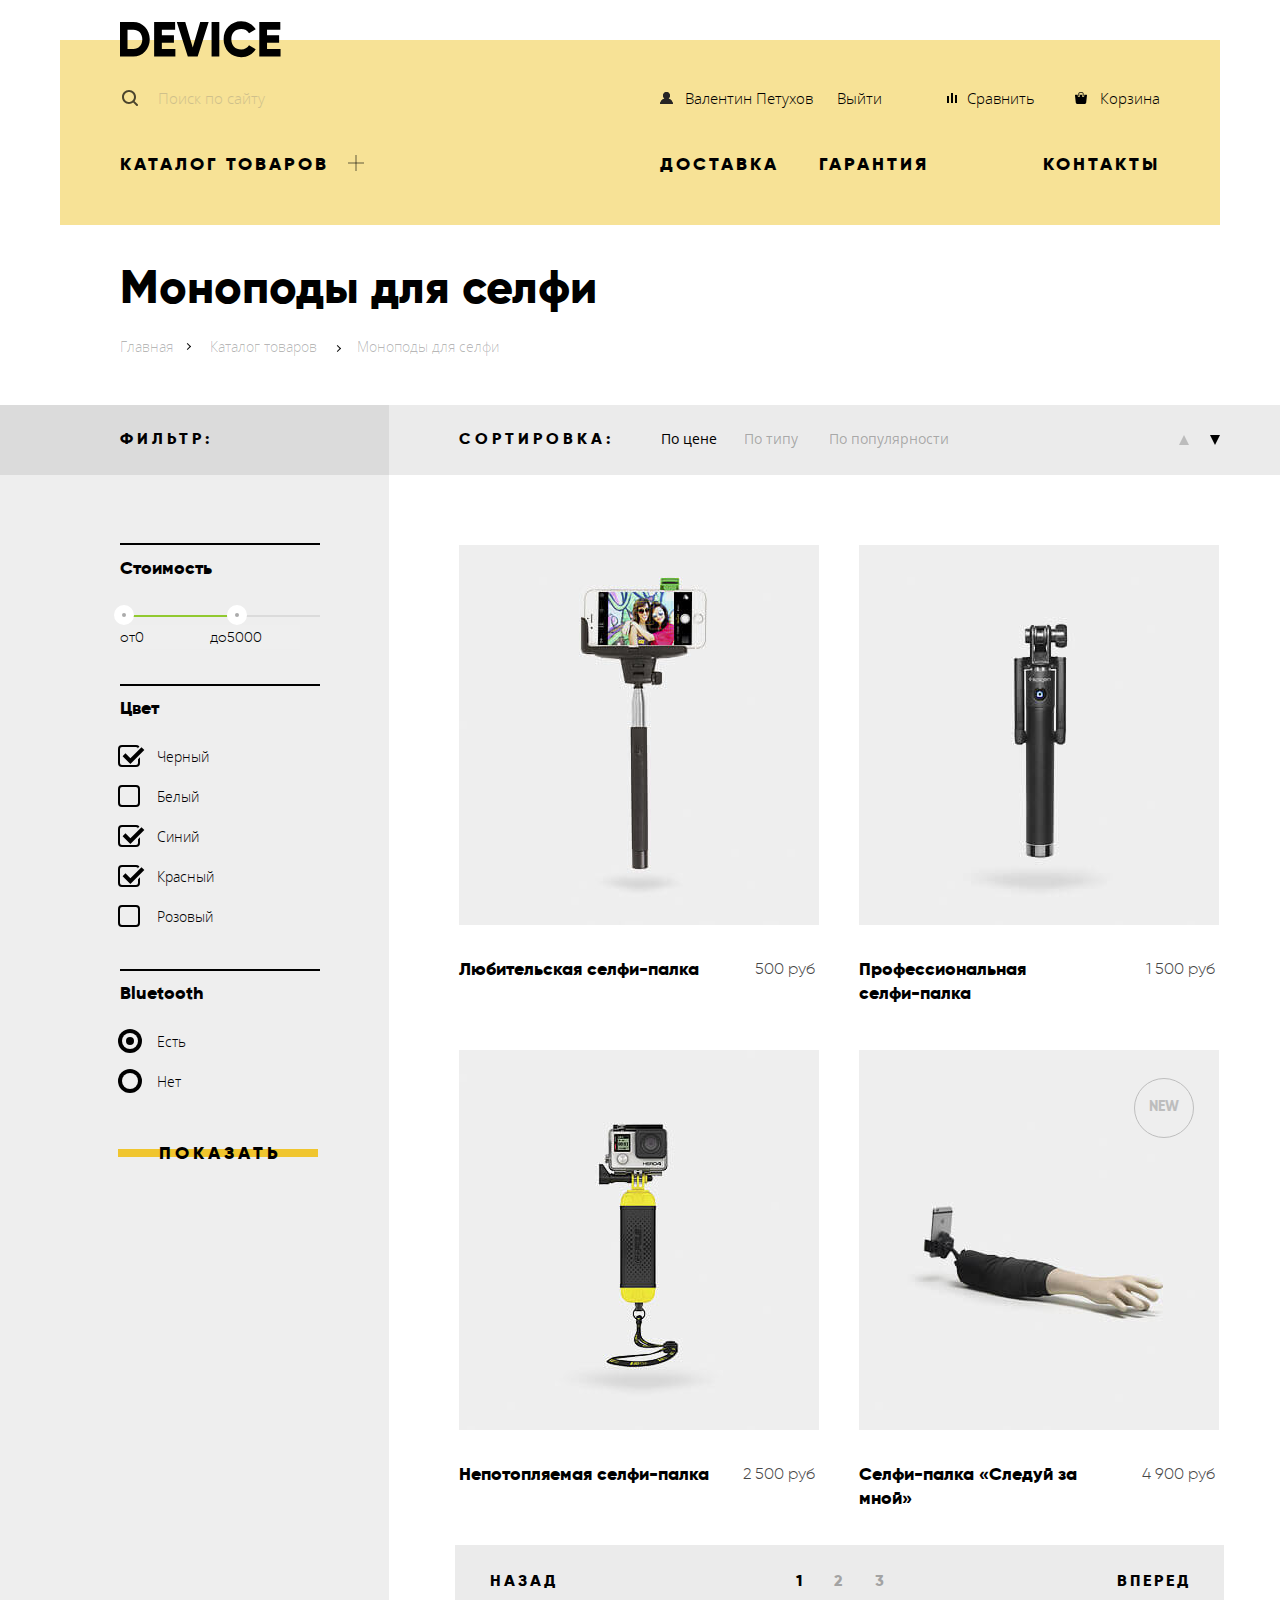
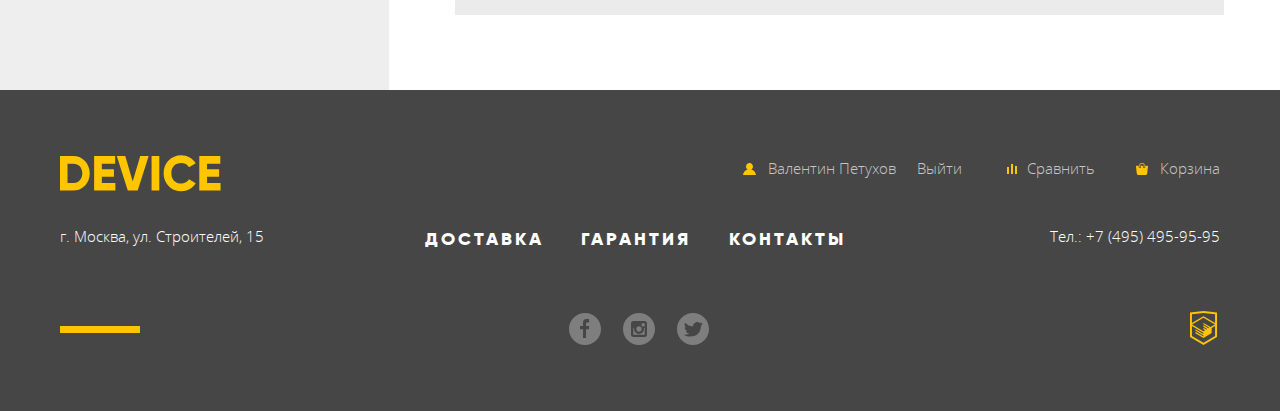
==== commit 00f5aa45: "Правки для третьей проветки" ====
--- a/device-catalog.html
+++ b/device-catalog.html
@@ -8,10 +8,9 @@
 
   </head>
   <body>
-
-    <header class="header-main">
-      <div class="container-wrapper container-wrapper--catalog">
-
+    <div class="container">
+
+    <header class="header-main header-main--catalog">
         <div class="header-scope">
 
           <a class="header-scope__logo" href="index.html"><img class="header-scope__img" src="img/header/logo.svg" width="163" height="37" alt="Device"><span class="visually-hidden">Device</span></a>
@@ -74,9 +73,9 @@
           </nav>
 
         </div>
-      </div>
 
     </header>
+    </div>
 
     <main class="main-content">
 
@@ -104,7 +103,7 @@
 
       <div class="wrapper">
 
-        <div class="container-catalog">
+        <div class="container">
 
           <div class="main-content__wrap">
 
@@ -209,7 +208,7 @@
                 <article class="catalog-products__item">
                   <img class="catalog-products__img" src="img/catalog-products/item-2.jpg" width="360" height="380" alt="Профессиональная селфи-палка">
                   <h3 class="catalog-products__title">
-                    <a class="catalog-products__link" href="#">Профессиональная<br>селфи-палка</a>
+                    <a class="catalog-products__link" href="#">Профессиональная селфи-палка</a>
                   </h3>
                   <p class="catalog-products__text">1 500 руб</p>
                   <div class="catalog-products__actions">
@@ -236,7 +235,7 @@
                   <div class="catalog-products__flag">New</div>
                   <img class="catalog-products__img" src="img/catalog-products/item-4.jpg" width="360" height="380" alt="Селфи-палка «Следуй за мной»">
                   <h3 class="catalog-products__title">
-                    <a class="catalog-products__link" href="#">Селфи-палка «Следуй за<br>мной»</a>
+                    <a class="catalog-products__link" href="#">Селфи-палка «Следуй за мной»</a>
                   </h3>
                   <p class="catalog-products__text">4 900 руб </p>
                   <div class="catalog-products__actions">
--- a/css/style.min.css
+++ b/css/style.min.css
@@ -1 +1 @@
-@font-face{font-family:"Gilroy";src:url(../fonts/gilroyextrabold.woff2) format("woff2"),url(../fonts/gilroyextrabold.woff) format("woff");font-weight:800;font-style:normal}@font-face{font-family:"Gilroy";src:url(../fonts/gilroylight.woff2) format("woff2"),url(../fonts/gilroylight.woff) format("woff");font-weight:300;font-style:normal}@font-face{font-family:"Open Sans";src:url(../fonts/opensanslight.woff2) format("woff2"),url(../fonts/opensanslight.woff) format("woff");font-weight:300;font-style:normal}@font-face{font-family:"Open Sans";src:url(../fonts/opensans.woff2) format("woff2"),url(../fonts/opensans.woff) format("woff");font-weight:400;font-style:normal}body{margin:0;padding:0;font-family:"Open Sans",Arial,sans-serif;font-size:15px;line-height:30px;font-weight:300;color:#000;background-color:#fff}html{box-sizing:border-box}*,::after,::before{box-sizing:inherit}.visually-hidden{position:absolute;clip:rect(0 0 0 0);width:1px;height:1px;margin:-1px}.container{width:1160px;margin:0 auto;position:relative}.header-main{width:1160px;margin:40px auto 0}.container-wrapper{width:1160px;padding:0 20px;background-color:#f7e296}.container-wrapper--catalog{min-height:185px}.header-scope{position:relative;display:flex;justify-content:space-between;margin:0 40px;padding-top:43px;padding-bottom:30px}.header-scope__logo{position:absolute;top:-19px;left:0;display:block;width:200px}.header-scope__logo:hover{opacity:.6}.header-scope__logo:active{opacity:.3}.header-scope__search{width:320px;padding-left:37px;font-family:"Open Sans",Arial,sans-serif;font-size:15px;line-height:30px;font-weight:300;background-color:#f7e296;color:#000;border:1px solid transparent;outline:0;opacity:.3}.header-scope__search:hover{opacity:.6}.header-scope__search:focus{opacity:1;color:#000}.header-scope__form::before{content:"";position:absolute;top:17px;left:2px;width:20px;height:20px;background:url(../img/header/search.svg) no-repeat;opacity:1}.header-scope__form{position:relative;margin-top:-10px}.header-scope__input{width:85px;height:50px;margin-bottom:-1px;font-family:"Open Sans",Arial,sans-serif;font-size:15px;line-height:30px;font-weight:300;background-color:#f7e296;color:#000;border:1px solid #000;outline:0;opacity:0}.header-scope__search:focus+.header-scope__input{opacity:1}.header-scope__search:focus+.header-scope__input::after{content:"";position:absolute;top:49px;left:0;width:400px;height:1px;background-color:#000}.header-scope__search:focus+.header-scope__input:hover{background-color:#000;color:#fff}.header-scope__search:focus+.header-scope__input:active{color:rgba(255,255,255,.3)}.header-scope__list{margin:0;padding:0;display:-webkit-box;display:-ms-flexbox;display:flex;-webkit-box-pack:justify;-ms-flex-pack:justify;justify-content:space-between;-ms-flex-preferred-size:500px;flex-basis:500px;list-style:none;font-family:"Open Sans",Arial,sans-serif;font-size:15px;line-height:30px;font-weight:300;color:#000}.header-scope__item:nth-child(2){margin-left:180px}.header-scope__item{position:relative}.header-scope__link{padding-left:25px;text-decoration:none;color:#000}.header-scope__item:hover .header-scope__link--login::before,.header-scope__link:hover{opacity:.6}.header-scope__item:active .header-scope__link--login::before,.header-scope__link:active{opacity:.3}.header-scope__item:nth-child(2) .header-scope__link{padding-left:20px}.header-scope__link--login::before{content:"";position:absolute;top:9px;left:0;width:15px;height:15px;background:url(../img/header/user.svg) no-repeat}.header-scope__link--compare::before{content:"";position:absolute;top:10px;left:0;width:15px;height:15px;background:url(../img/header/compare.svg) no-repeat}.header-scope__link--basket::before{content:"";position:absolute;top:9px;left:0;width:15px;height:15px;background:url(../img/header/cart.svg) no-repeat}.header-navigation{margin:0 40px}.main-nav__list{position:relative;margin:0;padding:0;display:-webkit-box;display:-ms-flexbox;display:flex;-webkit-box-pack:justify;-ms-flex-pack:justify;justify-content:space-between;list-style:none;font-family:"Gilroy",Arial,sans-serif;font-size:18px;line-height:24px;font-weight:800}.main-nav__item:nth-child(1){margin-right:230px}.main-nav__item:nth-child(3){margin-right:73px}.main-nav__item{position:relative}.main-nav__link{font-family:"Gilroy",Arial,sans-serif;font-size:18px;line-height:24px;font-weight:800;letter-spacing:3px;text-decoration:none;color:#000;text-transform:uppercase}.main-nav__link:hover{opacity:.6}.main-nav__link:active{opacity:.3}.main-nav__link--catalog{position:relative;padding-right:60px}.main-nav__link--catalog::after,.main-nav__link--catalog::before{content:"";position:absolute;top:9px;right:25px;width:16px;height:2px;background-color:#000;opacity:.3}.main-nav__link--catalog::before{transform:rotate(90deg)}.main-nav__list--nested{display:-webkit-box;display:-ms-flexbox;display:flex;-webkit-box-orient:vertical;-webkit-box-direction:normal;-ms-flex-direction:column;flex-direction:column;-webkit-box-pack:start;-ms-flex-pack:start;justify-content:flex-start;-ms-flex-wrap:wrap;flex-wrap:wrap;-ms-flex-line-pack:start;align-content:flex-start;position:absolute;top:24px;left:-60px;margin:0;width:1100px;height:162px;padding:22px 0 0 60px;font-family:"Open Sans",Arial,sans-serif;font-size:15px;line-height:36px;font-weight:300;background-color:#f7e296;z-index:1;opacity:0}.main-nav__item:nth-child(1):active .main-nav__list--nested,.main-nav__item:nth-child(1):hover .main-nav__list--nested{opacity:1}.main-nav__list--nested .main-nav__item:nth-child(1){margin-right:0}.main-nav__list--nested .main-nav__item:nth-child(5){margin-bottom:60px}.main-nav__list--nested .main-nav__link{margin-right:62px;font-family:"Open Sans",Arial,sans-serif;font-size:15px;line-height:36px;font-weight:300;text-transform:none;letter-spacing:0}.main-nav__list--nested .main-nav__item:last-child{margin-left:15px}.goods{position:relative}.goods__controls{position:absolute;top:369px;left:985px;width:100px;z-index:20}.control{display:inline-block;vertical-align:middle;width:12px;height:12px;margin-left:13px;background-color:#fff;border:1px solid #000;border-radius:50%;cursor:pointer;position:relative}.control--2{margin-left:18px}.control--3{margin-left:17px}.control::after{content:"";display:block;width:4.5px;height:4.5px;border:1px solid transparent;border-radius:50%;position:absolute;top:25%;left:30%}.goods__list{margin:0;padding:0;position:relative;height:600px;list-style:none}.goods__item{position:absolute;top:0;left:0;width:100%;height:600px;opacity:0}.goods__wrap{display:-webkit-box;display:-ms-flexbox;display:flex;-ms-flex-pack:distribute;justify-content:space-around;background-image:linear-gradient(to bottom,#f7e296 27%,#fff 27%)}#btn-1:checked~.goods__list .goods__item--1,#btn-2:checked~.goods__list .goods__item--2,#btn-3:checked~.goods__list .goods__item--3,#btn-5:checked~.services__list .services__item--1,#btn-6:checked~.services__list .services__item--2,#btn-7:checked~.services__list .services__item--3{opacity:1}#btn-1:checked~.goods__controls .control:nth-child(1)::after,#btn-2:checked~.goods__controls .control:nth-child(2)::after,#btn-3:checked~.goods__controls .control:nth-child(3)::after{border-color:#000}.goods__wrap-img{width:550px;height:600px}.goods__img{margin-top:50px;margin-left:30px}.goods__description{width:500px;margin-left:-130px}.goods__item--3 .goods__description{width:540px;margin-left:-10px;z-index:10}.goods__item--2 .goods__img{margin-top:65px;margin-left:55px}.goods__item--3 .goods__img{margin-top:115px;margin-left:9px}.goods__text:nth-child(1){margin:131px 0 0;font-family:"Open Sans",Arial,sans-serif;font-size:15px;line-height:30px;font-weight:300;color:#464646}.goods__text:nth-child(2){margin:20px 0 0}.goods__desk{font-family:"Gilroy",Arial,sans-serif;font-size:47px;line-height:56px;font-weight:800;color:#000}.btn,.btn::after,.goods__data,.goods__desk{display:block}.btn{position:relative;width:175px;padding-left:43px;margin-top:50px;font-family:"Gilroy",Arial,sans-serif;font-size:18px;line-height:24px;font-weight:800;letter-spacing:4px;text-decoration:none;color:#000;text-transform:uppercase;z-index:1}.btn::after{content:"";width:220px;height:8px;position:absolute;top:8px;left:0;background-color:#f0c52e;z-index:-1}.btn:hover::after{transform:scaleY(4)}.btn:active::after{color:rgba(0,0,0,.3)}.goods__table{margin-left:-5px;margin-top:55px}.goods__line{height:33px}.goods__line .goods__cell{font-family:"Gilroy",Arial,sans-serif;font-size:36px;line-height:48px;font-weight:300}.goods__line .goods__cell:nth-child(1){padding-right:79px}.goods__line .goods__cell:nth-child(2){padding-right:75px}.goods__line:nth-child(2) .goods__cell{font-family:"Open Sans",Arial,sans-serif;font-size:13px;line-height:20px;font-weight:300;color:#464646}.goods__item--3 .goods__cell:nth-child(1){padding-right:50px}.goods__list{counter-reset:slider-number}.goods__wrap{position:relative}.goods__wrap::after{display:block;counter-increment:slider-number;content:"0"counter(slider-number);width:200px;height:100px;font-family:"Gilroy",Arial,sans-serif;font-size:179px;line-height:179px;font-weight:800;color:#fff;position:absolute;top:37px;right:33px}.goods__item--2 .goods__wrap::after{top:35px;right:55px}.goods__item--3 .goods__wrap::after{top:38px;right:60px}.goods__wrap::before{content:"";position:absolute;top:88px;left:600px;width:100px;height:8px;background-color:#fff}.products__wrap{width:160px;height:160px;background-color:#f7e296}.products__list{display:flex;justify-content:space-between;margin:0;padding:45px 0 0;list-style:none}.products__link{display:block;font-family:"Gilroy",Arial,sans-serif;font-size:18px;line-height:24px;font-weight:800;text-decoration:none;color:#000}.products__item:hover .products__wrap{background-color:#f0c52e}.products__item:active .products__img,.products__item:active .products__text{opacity:.3}.products__text{margin:33px 0 0}.products__img{display:block;margin:0 auto;padding-top:40px}.products__item:nth-child(1) .products__img{padding-top:50px}.products__item:nth-child(3) .products__img{padding-top:36px}.products__item:nth-child(4) .products__img{padding-top:48px}.products__item:nth-child(5) .products__img{padding-top:30px}.products__item:nth-child(6) .products__img{padding-top:48px}.services{min-height:400px;background-image:linear-gradient(to top,#e5e5e5 62%,#fff 62%)}.services__wrap{display:-webkit-box;display:-ms-flexbox;display:flex;-webkit-box-pack:justify;-ms-flex-pack:justify;justify-content:space-between}.services__controls{position:relative;width:276px;margin-top:162px}.services__control::before,.services__controls::after{content:"";position:absolute;top:-80px;left:276px;width:7px;height:320px;background-color:#000}.services__control{position:relative;display:block;width:160px;height:33px;padding-top:7px;margin-bottom:30px;font-family:"Gilroy",Arial,sans-serif;font-size:18px;line-height:24px;font-weight:800;text-align:center;letter-spacing:4px;text-transform:uppercase;z-index:1}.services__control::before{display:block;width:160px;height:8px;top:15px;left:0;vertical-align:middle;background-color:#f0c52e;z-index:-1;transition:width 2s linear}.services__control:hover::before{transform:scaleY(4.5)}.services-menu,.services__list{width:380px;min-height:470px}.services__list{width:760px;margin:0;padding:0;position:relative;list-style:none}.services__item{position:absolute;top:0;left:0;width:100%;min-height:470px;opacity:0}#btn-5:checked~.services__controls .services__control:nth-child(1)::before,#btn-6:checked~.services__controls .services__control:nth-child(2)::before,#btn-7:checked~.services__controls .services__control:nth-child(3)::before{display:none}#btn-5:checked~.services__controls .services__control:nth-child(1),#btn-6:checked~.services__controls .services__control:nth-child(2){width:276px;height:40px;padding-left:20px;margin-bottom:25px;text-align:left;background-color:#000;color:#f7e184}#btn-6:checked~.services__controls .services__control:nth-child(2){padding-left:27px}#btn-7:checked~.services__controls .services__control:nth-child(3){width:276px;height:40px;padding-left:40px;padding-top:9px;text-align:left;background-color:#000;color:#f7e184}.services__title{margin:154px 0 0;font-family:"Gilroy",Arial,sans-serif;font-size:47px;line-height:48px;font-weight:800}.services__text{margin:32px 0 0;font-family:"Open Sans",Arial,sans-serif;font-size:15px;line-height:30px;font-weight:300;color:#464646}.services__desk{display:block}.services__img{position:absolute;bottom:140px;right:68px}.services__item--2 .services__img{bottom:134px;right:48px}.services__item--3 .services__img{bottom:140px;right:69px}.manufactures__list{margin:0;padding:0;display:-webkit-box;display:-ms-flexbox;display:flex;-webkit-box-pack:justify;-ms-flex-pack:justify;justify-content:space-between;-webkit-box-align:center;-ms-flex-align:center;align-items:center;min-height:280px;list-style:none}.manufactures__link,.manufactures__link:hover{display:block;width:260px;height:100px;opacity:.3}.manufactures__link:hover .manufactures__img{opacity:0}.manufactures__link:hover{opacity:1}.manufactures__item:nth-child(1) .manufactures__link:hover{background:url(../img/manufactures/firm-1-color.png) no-repeat 50% 50%}.manufactures__item:nth-child(2) .manufactures__link:hover{background:url(../img/manufactures/firm-2-color.png) no-repeat 50% 50%}.manufactures__item:nth-child(3) .manufactures__link:hover{background:url(../img/manufactures/firm-3-color.png) no-repeat 50% 50%}.manufactures__item:nth-child(4) .manufactures__link:hover{background:url(../img/manufactures/firm-4-color.png) no-repeat 50% 50%}.information-company{display:-webkit-box;display:-ms-flexbox;display:flex;min-height:660px}.information-company__wrap{width:600px}.information-company__wrap:nth-child(2){width:567px}.information-company__title::before{content:"";display:block;width:80px;height:7px;margin-top:5px;margin-bottom:45px;background-color:#000}.information-company__title{margin:0 0 44px;font-family:"Gilroy",Arial,sans-serif;font-size:47px;line-height:48px;font-weight:800}.information-company__text{margin:0 0 30px;font-family:"Open Sans",Arial,sans-serif;font-size:15px;line-height:30px;font-weight:300;color:#464646}.information-company__desk{display:block}.information-company__list{padding:0;margin:65px 0 0;list-style:none}.information-company__item{position:relative;padding-left:35px;font-family:"Gilroy",Arial,sans-serif;font-size:16px;line-height:40px;font-weight:800}.btn--info::after,.information-company__item::before{content:"";display:block;height:8px;position:absolute;left:0}.information-company__item::before{border:2px solid #e6e6e6;border-radius:50%;top:16px;width:8px}.btn--info{width:245px;padding-left:20px;margin-top:62px}.btn--info::after{width:260px;top:8px;background-color:#f0c52e;z-index:-1}.btn--write-us{width:240px;padding-left:42px;margin-top:67px}.btn--write-us::after{width:260px}.information-company__img{margin-left:2px;margin-top:9px}.footer-main{padding-top:60px;padding-bottom:30px;background-color:#464646;overflow-x:hidden}.additional-information,.additional-information__list{display:-webkit-box;display:-ms-flexbox;display:flex;-webkit-box-pack:justify;-ms-flex-pack:justify;justify-content:space-between}.additional-information{padding-top:5px}.additional-information__logo:hover{opacity:.3}.additional-information__list{min-width:300px;padding:0;list-style:none;font-family:"Open Sans",Arial,sans-serif;font-size:15px;line-height:30px;font-weight:300;margin:-2px 0 0}.additional-information__link{position:relative;padding-left:65px;text-decoration:none;color:rgba(255,255,255,.7)}.additional-information__item:nth-child(1) .additional-information__link:nth-child(1)::before{content:"";position:absolute;top:5px;left:40px;width:15px;height:15px;background:url(../img/footer/user.svg) no-repeat}.additional-information__item:nth-child(2) .additional-information__link::before{content:"";position:absolute;top:6px;left:45px;width:15px;height:15px;background:url(../img/footer/compare.svg) no-repeat}.additional-information__item:nth-child(3) .additional-information__link::before{content:"";position:absolute;top:5px;left:41px;width:15px;height:15px;background:url(../img/footer/cart.svg) no-repeat}.additional-information__link:hover{color:#fff}.additional-information__link:active{color:rgba(255,255,255,.3)}.additional-information__link:hover::before{opacity:.6}.additional-information__link:active::before{opacity:.3}.additional-information__item:nth-child(1) .additional-information__link:nth-child(2){padding-left:17px}.address{padding-top:20px;display:-webkit-box;display:-ms-flexbox;display:flex;-webkit-box-pack:justify;-ms-flex-pack:justify;justify-content:space-between}.address__link,.address__text{list-style:none;font-family:"Open Sans",Arial,sans-serif;font-size:15px;line-height:30px;font-weight:300;color:#fff;text-decoration:none}.address__text{margin:0}.main-nav--footer{width:440px;padding:0;margin:7px 0 0 -25px}.main-nav--footer .main-nav__item:nth-child(1){margin:0}.main-nav--footer .main-nav__item:nth-child(3){margin-right:19px}.main-nav--footer .main-nav__link{color:#fff}.additional-data{display:-webkit-box;display:-ms-flexbox;display:flex;-webkit-box-pack:justify;-ms-flex-pack:justify;justify-content:space-between;min-height:130px}.additional-data__wrap{position:relative;width:80px}.additional-data__wrap::before{content:"";position:absolute;top:75px;left:0;width:80px;height:7px;background-color:#ffc600}.social__list{padding:0;margin:60px 0 0 -60px;list-style:none}.social__item{display:inline-block;width:30px;height:40px;margin-right:20px}.social__link{position:relative}.social__link::after{content:"";position:absolute;top:1px;left:-2px;width:33px;height:35px;opacity:.3}.social__link--fb::after{background:url(../img/footer/fb.svg) no-repeat}.social__link--ins::after{background:url(../img/footer/inst.svg) no-repeat}.social__link--twit::after{background:url(../img/footer/twit.svg) no-repeat}.social__link:hover::after{opacity:.6}.social__link:active::after{opacity:.1}.additional-data__link{position:relative;display:block}.additional-data__link::before{content:"";position:absolute;bottom:27px;right:-8px;display:block;width:35px;height:40px;background:url(../img/footer/logotupy.svg) no-repeat}.additional-data__link:hover::before{opacity:.6}.additional-data__link:active::before{opacity:.3}.modal-wrapper{width:100%;height:100vh;position:fixed;top:0;left:0;display:-webkit-box;display:-ms-flexbox;display:flex;-webkit-box-pack:center;-ms-flex-pack:center;justify-content:center;-webkit-box-align:center;-ms-flex-align:center;align-items:center;z-index:30;display:none}.modal{width:962px;height:557px;padding-top:88px;background-color:#fff;box-shadow:0 10px 40px 0 rgba(5,5,5,.5);position:relative}.modal__close{position:absolute;top:20px;left:885px;width:55px;height:55px;background-color:#f7e296;font-size:0;border:0;border-radius:50%;outline:0;cursor:pointer}.modal__close::after,.modal__close::before{content:"";position:absolute;top:26px;left:12px;width:30px;height:2px;background-color:#fff;border-radius:1px}.modal__close::before{transform:rotate(45deg)}.modal__close::after{transform:rotate(-45deg)}.modal__close:hover{background-color:#f0c52e}.modal__close:active{background-color:#faedc0}.modal__wrap{display:-webkit-box;display:-ms-flexbox;display:flex;-ms-flex-wrap:wrap;flex-wrap:wrap;margin-left:100px;margin-right:100px}.modal__login{margin-right:40px}.modal__desk,.modal__text{margin:0 0 6px;font-family:"Gilroy",Arial,sans-serif;font-size:18px;line-height:24px;font-weight:800}.modal__desk{display:block}.modal__input{width:338px;height:46px;padding-left:20px;font-family:"Open Sans",Arial,sans-serif;font-size:14px;line-height:18px;font-weight:300;color:#464646;background-color:#f2f2f2;border:1px solid transparent;outline:0;opacity:.4}.modal__input:hover{background-color:#eaeaea}.modal__input:focus{background-color:#fff;border:2px solid #f7e296;opacity:1;color:#464646}.modal__letter{margin-top:34px}.modal__letter .modal__input{width:738px;height:135px;padding-top:15px}.modal__lower .btn--modal{font-family:"Gilroy",Arial,sans-serif;font-size:18px;line-height:24px;font-weight:800;color:#000;padding:0;border:0}.btn--modal{width:170px;margin-top:40px;padding-left:35px;border:0;background-color:transparent}.btn--modal::after{width:200px}.map-wrapper,.modal--show{display:-webkit-box;display:-ms-flexbox;display:flex}.map-wrapper{width:100%;height:100vh;position:fixed;top:0;left:0;-webkit-box-pack:center;-ms-flex-pack:center;justify-content:center;-webkit-box-align:center;-ms-flex-align:center;align-items:center;z-index:30;display:none}.modal-map{position:relative;width:960px;height:556px;box-shadow:0 10px 20px rgba(0,0,0,.2)}.modal-map iframe{border:0}.modal-map--show{display:-webkit-box;display:-ms-flexbox;display:flex;-webkit-box-pack:center;-ms-flex-pack:center;justify-content:center;-webkit-box-align:center;-ms-flex-align:center;align-items:center}.header-scope__form--catalog{height:49px}.header-scope__list--catalog .header-scope__item:nth-child(2){margin-left:0}.header-scope__list--catalog .header-scope__link--login:nth-child(2){padding-right:24px;padding-left:20px}.main-content__wrapper{min-height:180px;padding-left:60px}.main-content__title{margin:0;padding-top:38px;padding-bottom:20px;font-family:"Gilroy",Arial,sans-serif;font-size:47px;line-height:48px;font-weight:800}.breadcrumbs__list{padding:0;margin:0;display:-webkit-box;display:-ms-flexbox;display:flex;list-style:none}.breadcrumbs__link{position:relative;padding-right:37px;font-family:"Open Sans",Arial,sans-serif;font-size:14px;line-height:24px;font-weight:300;color:rgba(0,0,0,.3);text-decoration:none}.breadcrumbs__item:nth-child(1) .breadcrumbs__link::after,.breadcrumbs__item:nth-child(2) .breadcrumbs__link::after{content:"";position:absolute;width:5px;height:5px;border-top:1px solid #0b0b0b;border-right:1px solid #0b0b0b;transform:rotate(45deg)}.breadcrumbs__item:nth-child(1) .breadcrumbs__link::after{top:7px;left:65px}.breadcrumbs__item:nth-child(2) .breadcrumbs__link{padding-right:40px}.breadcrumbs__item:nth-child(2) .breadcrumbs__link::after{bottom:5px;right:17px}.breadcrumbs__link:hover{color:rgba(0,0,0,.6)}.breadcrumbs__link:active{color:rgba(0,0,0,.1)}.wrapper{background-image:linear-gradient(to right,#fff 30%,#fff 30%);overflow-x:hidden}.container-catalog{width:1160px;margin:0 auto}.main-content__wrap{display:-webkit-box;display:-ms-flexbox;display:flex}.catalog-filter__wrap{width:329px;min-height:70px;padding-left:60px;background-color:#dbdbdb}.catalog-filter__wrap:nth-child(2){background-color:#eee}.catalog-filter .catalog-filter__wrap:nth-child(1)::before{content:"";display:block;width:5000px;height:5.45%;background-color:#dbdbdb;position:absolute;right:270px;top:0}.catalog-filter{background-color:#eee;position:relative;width:330px}.catalog-filter::before{content:"";display:block;width:5000px;height:100%;background-color:#eee;position:absolute;right:300px;top:0}.catalog-filter__title,.sorting__title{margin:0;font-family:"Gilroy",Arial,sans-serif;font-size:16px;line-height:24px;letter-spacing:4px;font-weight:800;text-transform:uppercase}.sorting__title{margin:22px 0 0 5px}.catalog-filter__title{padding-top:22px;min-height:48px;background-color:#dbdbdb}.catalog-filter__fieldset{position:relative;margin:0;padding:0;height:140px;border:0}.catalog-filter__fieldset::before{content:"";width:200px;height:2px;position:absolute;top:-2px;left:0;background-color:#000}.catalog-filter__fieldset:nth-child(1){margin-top:70px}.catalog-filter__fieldset:nth-child(3){margin-top:2px}.catalog-filter__legent{padding-top:11px;font-family:"Gilroy",Arial,sans-serif;font-size:18px;line-height:24px;font-weight:800}.catalog-filter__scale{width:200px;height:2px;margin-top:35px;background-color:#dbdbdb}.catalog-filter__bar{height:2px;background-color:#91c92f}.catalog-filter__toggle{position:absolute;top:0;left:0;width:20px;height:20px;background:#ababab;border:8px solid #fff;cursor:pointer;border-radius:50%}.catalog-filter__toggle--min{top:60px;left:-6px}.catalog-filter__toggle--max{top:60px;left:107px}.catalog-filter__price-controls{margin-top:8px;width:200px;height:20px;font-size:0}.catalog-filter__price-controls label{display:inline-block;width:45%;font-family:"Gilroy",Arial,sans-serif;font-size:14px;line-height:24px;font-weight:300;cursor:pointer;background-color:#efefef}.catalog-filter__price-controls input{width:50px;margin:0;padding:0;color:inherit;font:inherit;background:0 0;border:0}.catalog-filter__fieldset:nth-of-type(2){min-height:283px;margin-top:1px}.catalog-filter__fieldset:nth-of-type(2) .catalog-filter__legent{padding-top:10px}.catalog-filter__fieldset:nth-of-type(2) .catalog-filter__label{display:block;position:relative;height:30px;padding-left:37px;margin-top:10px;cursor:pointer}.catalog-filter__fieldset:nth-of-type(2) .catalog-filter__label:nth-child(2){margin-top:17px}.catalog-filter__fieldset:nth-of-type(2) .catalog-filter__desk::before{content:"";position:absolute;top:8px;left:-2px;width:22px;height:22px;border:1px solid #000;border-radius:4px}.catalog-filter__input-checkbox:checked+.catalog-filter__desk::after{content:"";position:absolute;top:6px;left:0;width:25px;height:21px;background-image:url(../img/catalog-filter/checkbox-on2.svg);background-repeat:no-repeat;z-index:10}.catalog-filter__input-checkbox:hover+.catalog-filter__desk::before{opacity:.6}.catalog-filter__input-checkbox:hover+.catalog-filter__desk::after{background-image:url(../img/catalog-filter/checkbox-on3.svg);background-repeat:no-repeat}.catalog-filter__fieldset:nth-of-type(3) .catalog-filter__legent{padding-top:10px}.catalog-filter__fieldset:nth-of-type(3) .catalog-filter__label{position:relative;display:block;padding-left:37px;margin-top:17px}.catalog-filter__fieldset:nth-of-type(3) .catalog-filter__label:nth-child(3){margin-top:0}.catalog-filter__fieldset:nth-of-type(3) .catalog-filter__desk::before{content:"";position:absolute;top:15px;left:6px;width:8px;height:8px;border-radius:50%;background-color:#efefef;box-shadow:0 0 0 4px #efefef,0 0 0 8px #000}.catalog-filter__input-radio:hover+.catalog-filter__desk::before{background-color:#eee;box-shadow:0 0 0 4px #eee,0 0 0 8px rgba(0,0,0,.6)}.catalog-filter__input-radio:checked+.catalog-filter__desk::before{background-color:#000;box-shadow:0 0 0 4px #efefef,0 0 0 8px #000}.btn--filter{width:180px;margin-top:29px;margin-left:-2px;padding-left:32px;border:0;background-color:transparent}.btn--filter::after{width:200px}.catalog-filter__involucre{display:block;width:200px;height:2px;background-color:#000}.catalog-filter__involucre:nth-of-type(1){margin-top:69px}.catalog-filter__involucre:nth-of-type(2){margin-top:-2px}.catalog-filter__desk{font-family:"Open Sans",Arial,sans-serif;font-size:14px;line-height:40px;font-weight:300}.catalog-products{width:835px}.sorting,.sorting__list{display:-webkit-box;display:-ms-flexbox;display:flex;-webkit-box-pack:justify;-ms-flex-pack:justify;justify-content:space-between}.sorting{min-height:70px;margin-bottom:70px;padding-left:65px;background-color:#ebebeb;position:relative;width:835px}.sorting::before{content:"";display:block;width:5000px;height:100%;background-color:#ebebeb;position:absolute;top:0;left:765px}.sorting__list{padding:0;width:290px;margin:18px 0 0 -180px;list-style:none}.sorting__list .sorting__item:nth-child(1){margin-left:2px}.sorting__list .sorting__item:nth-child(2){margin-left:-4px}.sorting__link{font-family:"Open Sans",Arial,sans-serif;font-size:14px;line-height:18px;font-weight:400;text-decoration:none;color:rgba(0,0,0,.3)}.sorting__link:hover{color:rgba(0,0,0,.6)}.sorting__link:active{color:#000}.sorting__item:first-child .sorting__link{color:#000}.sorting__guides{position:relative;width:45px;margin-top:19px;margin-left:5px}.sorting__guides .sorting__link{display:inline-block}.sorting__guides .sorting__link:first-child{width:0;height:0;border-left:5px solid transparent;border-right:5px solid transparent;border-bottom:10px solid #000;margin-right:17px;opacity:.2}.sorting__guides .sorting__link:last-child{width:0;height:0;border-left:5px solid transparent;border-right:5px solid transparent;border-top:10px solid #000;border-bottom:#000}.sorting__guides .sorting__link:first-child:hover{border-bottom:10px solid #000;opacity:.6}.sorting__guides .sorting__link:last-child:hover{border-top:10px solid #000;opacity:.6}.sorting__guides .sorting__link:first-child:active{border-bottom:10px solid #000;opacity:1}.sorting__guides .sorting__link:last-child:active{border-top:10px solid #000;opacity:1}.catalog-products__list{display:-webkit-box;display:-ms-flexbox;display:flex;-ms-flex-wrap:wrap;flex-wrap:wrap;width:765px;margin-left:70px}.catalog-products__item:nth-child(n){margin-right:40px}.catalog-products__item:nth-child(2n){margin-right:0}.catalog-products__item{position:relative;display:-webkit-box;display:-ms-flexbox;display:flex;-ms-flex-wrap:wrap;flex-wrap:wrap;-webkit-box-pack:justify;-ms-flex-pack:justify;justify-content:space-between;-ms-flex-preferred-size:360px;flex-basis:360px;height:505px}.catalog-products__actions{position:absolute;top:0;left:0;width:365px;height:380px;background-color:rgba(255,255,255,.7);z-index:10;opacity:0;cursor:pointer}.catalog-products__item:hover .catalog-products__actions{opacity:1}.catalog-products__wrapper{width:220px;margin:50% auto auto;text-align:center}.btn--catalog{padding-left:26px}.catalog-products__img{margin-bottom:-38px}.catalog-products__item:nth-child(2n) .catalog-products__img{margin-bottom:-17px}.catalog-products__title{margin:0;line-height:23px}.catalog-products__title .catalog-products__link{font-family:"Gilroy",Arial,sans-serif;font-size:18px;line-height:24px;font-weight:800;color:#000;text-decoration:none}.catalog-products__text{font-family:"Gilroy",Arial,sans-serif;font-size:16px;line-height:24px;font-weight:300;color:#464646;margin:0 4px 0 0}.catalog-products__item:nth-child(2n) .catalog-products__text{margin-top:1px}.catalog-products__actions .catalog-products__link{margin:auto;font-family:"Open Sans",Arial,sans-serif;font-size:13px;line-height:36px;font-weight:300;text-decoration:none;color:#000;opacity:.5}.catalog-products__actions .catalog-products__link:hover{opacity:1}.catalog-products__actions .catalog-products__link:active{opacity:.2}.catalog-products__flag{position:absolute;top:28px;left:275px;width:60px;height:60px;padding-top:16px;font-family:"Gilroy",Arial,sans-serif;font-size:14px;line-height:24px;font-weight:800;text-transform:uppercase;color:#000;text-align:center;border:1px solid #000;border-radius:50%;opacity:.2}.paginator{min-height:70px;margin-bottom:75px;margin-top:-10px;display:-webkit-box;display:-ms-flexbox;display:flex;-webkit-box-pack:justify;-ms-flex-pack:justify;justify-content:space-between;-webkit-box-align:center;-ms-flex-align:center;align-items:center;margin-left:70px;background-color:#ebebeb}.paginator__wrap{margin-left:-22px}.paginator__list{margin:0;padding:0;display:flex;list-style:none}.paginator__item{margin-left:30px}.paginator__link{font-family:"Gilroy",Arial,sans-serif;font-size:16px;line-height:24px;font-weight:800;text-decoration:none;color:#000;opacity:.3}.paginator__link:hover{opacity:.6}.paginator__link:active{opacity:1}.paginator__link--curent{color:#000;opacity:1}.paginator__link--next,.paginator__link--prev{font-family:"Gilroy",Arial,sans-serif;font-size:16px;line-height:24px;font-weight:800;text-decoration:none;color:#000;text-transform:uppercase;letter-spacing:3px;opacity:1}.paginator__link--prev{margin-left:35px}.paginator__link--next{margin-left:19px}.paginator__link--next:hover,.paginator__link--prev:hover{background-color:#d9d9d9}.paginator__link--next:active,.paginator__link--prev:active{color:rgba(0,0,0,.3)}.paginator__next,.paginator__prev{display:block;width:126px;height:70px;padding-top:20px;margin-left:-4px;background-color:#ebebeb}.paginator__next:hover,.paginator__prev:hover{background-color:#d9d9d9}.paginator__next:active,.paginator__prev:active{background-color:#d9d9d9;color:rgba(0,0,0,.3)}
+@font-face{font-family:"Gilroy";src:url(../fonts/gilroyextrabold.woff2) format("woff2"),url(../fonts/gilroyextrabold.woff) format("woff");font-weight:800;font-style:normal}@font-face{font-family:"Gilroy";src:url(../fonts/gilroylight.woff2) format("woff2"),url(../fonts/gilroylight.woff) format("woff");font-weight:300;font-style:normal}@font-face{font-family:"Open Sans";src:url(../fonts/opensanslight.woff2) format("woff2"),url(../fonts/opensanslight.woff) format("woff");font-weight:300;font-style:normal}@font-face{font-family:"Open Sans";src:url(../fonts/opensans.woff2) format("woff2"),url(../fonts/opensans.woff) format("woff");font-weight:400;font-style:normal}body{margin:0;padding:0;font-family:"Open Sans",Arial,sans-serif;font-size:15px;line-height:30px;font-weight:300;color:#000;background-color:#fff}html{box-sizing:border-box}*,::after,::before{box-sizing:inherit}.visually-hidden{position:absolute;clip:rect(0 0 0 0);width:1px;height:1px;margin:-1px}.container{width:1200px;padding:0 20px;margin:0 auto;position:relative}.header-main{position:relative;width:1160px;margin-top:40px;background-color:#f7e296}.container-wrapper--catalog,.header-main--catalog{min-height:185px}.header-scope{position:relative;display:flex;justify-content:space-between;margin:0 60px;padding-top:43px;padding-bottom:30px}.header-scope__logo{position:absolute;top:-19px;left:0;display:block;width:200px}.header-scope__logo:hover{opacity:.6}.header-scope__logo:active{opacity:.3}.header-scope__search{width:320px;padding-left:37px;font-family:"Open Sans",Arial,sans-serif;font-size:15px;line-height:30px;font-weight:300;background-color:#f7e296;color:#000;border:1px solid transparent;outline:0;opacity:.3}.header-scope__search:hover{opacity:.6}.header-scope__search:focus{opacity:1;color:#000}.header-scope__form::before{content:"";position:absolute;top:17px;left:2px;width:20px;height:20px;background:url(../img/header/search.svg) no-repeat;opacity:1}.header-scope__form{position:relative;margin-top:-10px}.header-scope__input{width:85px;height:50px;margin-bottom:-1px;font-family:"Open Sans",Arial,sans-serif;font-size:15px;line-height:30px;font-weight:300;background-color:#f7e296;color:#000;border:1px solid #000;outline:0;opacity:0}.header-scope__search:focus+.header-scope__input{opacity:1}.header-scope__search:focus+.header-scope__input::after{content:"";position:absolute;top:49px;left:0;width:400px;height:1px;background-color:#000}.header-scope__input:hover{background-color:#000;color:#fff}.header-scope__input:active{color:rgba(255,255,255,.3);opacity:1}.header-scope__list{margin:0;padding:0;display:-webkit-box;display:-ms-flexbox;display:flex;-webkit-box-pack:justify;-ms-flex-pack:justify;justify-content:space-between;-ms-flex-preferred-size:500px;flex-basis:500px;list-style:none;font-family:"Open Sans",Arial,sans-serif;font-size:15px;line-height:30px;font-weight:300;color:#000}.header-scope__item:nth-child(2){margin-left:180px}.header-scope__item{position:relative}.header-scope__link{padding-left:25px;text-decoration:none;color:#000}.header-scope__item:hover .header-scope__link--login::before,.header-scope__link:hover{opacity:.6}.header-scope__item:active .header-scope__link--login::before,.header-scope__link:active{opacity:.3}.header-scope__item:nth-child(2) .header-scope__link{padding-left:20px}.header-scope__link--login::before{content:"";position:absolute;top:9px;left:0;width:15px;height:15px;background:url(../img/header/user.svg) no-repeat}.header-scope__link--compare::before{content:"";position:absolute;top:10px;left:0;width:15px;height:15px;background:url(../img/header/compare.svg) no-repeat}.header-scope__link--basket::before{content:"";position:absolute;top:9px;left:0;width:15px;height:15px;background:url(../img/header/cart.svg) no-repeat}.header-navigation{margin:0 60px}.main-nav__list{position:relative;margin:0;padding:0;display:-webkit-box;display:-ms-flexbox;display:flex;-webkit-box-pack:justify;-ms-flex-pack:justify;justify-content:space-between;list-style:none;font-family:"Gilroy",Arial,sans-serif;font-size:18px;line-height:24px;font-weight:800}.main-nav__item:nth-child(1){margin-right:230px}.main-nav__item:nth-child(3){margin-right:73px}.main-nav__item{position:relative}.main-nav__link{font-family:"Gilroy",Arial,sans-serif;font-size:18px;line-height:24px;font-weight:800;letter-spacing:3px;text-decoration:none;color:#000;text-transform:uppercase}.main-nav__link:hover{opacity:.6}.main-nav__link:active{opacity:.3}.main-nav__link--catalog{position:relative;padding-right:60px}.main-nav__link--catalog::after,.main-nav__link--catalog::before{content:"";position:absolute;top:9px;right:25px;width:16px;height:2px;background-color:#000;opacity:.3}.main-nav__link--catalog::before{transform:rotate(90deg)}.main-nav__list--nested{display:-webkit-box;display:-ms-flexbox;display:flex;-webkit-box-orient:vertical;-webkit-box-direction:normal;-ms-flex-direction:column;flex-direction:column;-webkit-box-pack:start;-ms-flex-pack:start;justify-content:flex-start;-ms-flex-wrap:wrap;flex-wrap:wrap;-ms-flex-line-pack:start;align-content:flex-start;position:absolute;top:24px;left:-60px;margin:0;width:1160px;height:162px;padding:22px 0 0 60px;font-family:"Open Sans",Arial,sans-serif;font-size:15px;line-height:36px;font-weight:300;background-color:#f7e296;z-index:1;opacity:0}.main-nav__item:nth-child(1):active .main-nav__list--nested,.main-nav__item:nth-child(1):hover .main-nav__list--nested{opacity:1}.main-nav__list--nested .main-nav__item:nth-child(1){margin-right:0}.main-nav__list--nested .main-nav__item:nth-child(5){margin-bottom:60px}.main-nav__list--nested .main-nav__link{margin-right:62px;font-family:"Open Sans",Arial,sans-serif;font-size:15px;line-height:36px;font-weight:300;text-transform:none;letter-spacing:0}.main-nav__list--nested .main-nav__item:last-child{margin-left:15px}.goods{position:relative}.goods__controls{position:absolute;top:369px;left:985px;width:100px;z-index:20}.control{display:inline-block;vertical-align:middle;width:12px;height:12px;margin-left:13px;background-color:#fff;border:1px solid #000;border-radius:50%;cursor:pointer;position:relative}.control--2{margin-left:18px}.control--3{margin-left:17px}.control::after{content:"";display:block;width:4.5px;height:4.5px;border:1px solid transparent;border-radius:50%;position:absolute;top:25%;left:30%}.goods__list{margin:0;padding:0;position:relative;height:600px;list-style:none}.goods__item{position:absolute;top:0;left:0;width:100%;height:600px;opacity:0}.goods__wrap{display:-webkit-box;display:-ms-flexbox;display:flex;-ms-flex-pack:distribute;justify-content:space-around;background-image:linear-gradient(to bottom,#f7e296 27%,#fff 27%)}#btn-1:checked~.goods__list .goods__item--1,#btn-2:checked~.goods__list .goods__item--2,#btn-3:checked~.goods__list .goods__item--3,#btn-5:checked~.services__list .services__item--1,#btn-6:checked~.services__list .services__item--2,#btn-7:checked~.services__list .services__item--3{opacity:1}#btn-1:checked~.goods__controls .control:nth-child(1)::after,#btn-2:checked~.goods__controls .control:nth-child(2)::after,#btn-3:checked~.goods__controls .control:nth-child(3)::after{border-color:#000}.goods__wrap-img{width:550px;height:600px}.goods__img{margin-top:50px;margin-left:30px}.goods__description{width:500px;margin-left:-130px}.goods__item--3 .goods__description{width:540px;margin-left:-10px;z-index:10}.goods__item--2 .goods__img{margin-top:65px;margin-left:55px}.goods__item--3 .goods__img{margin-top:115px;margin-left:9px}.goods__text:nth-child(1){margin:131px 0 0;font-family:"Open Sans",Arial,sans-serif;font-size:15px;line-height:30px;font-weight:300;color:#464646}.goods__text:nth-child(2){margin:20px 0 0}.goods__item--1 .goods__text:nth-child(2){width:480px}.goods__item--2 .goods__text:nth-child(2),.goods__item--3 .goods__text:nth-child(2){width:450px}.goods__desk{font-family:"Gilroy",Arial,sans-serif;font-size:47px;line-height:56px;font-weight:800;color:#000}.goods__data,.goods__desk{display:block}.btn,.btn::after{display:block;width:220px}.btn{padding-left:43px;margin-top:50px;font-family:"Gilroy",Arial,sans-serif;font-size:18px;line-height:24px;font-weight:800;letter-spacing:4px;text-decoration:none;color:#000;text-transform:uppercase;position:relative;z-index:1}.btn::after{content:"";height:8px;position:absolute;top:8px;left:0;background-color:#f0c52e;z-index:-1}.btn:hover::after{transform:scaleY(4)}.btn:active::after{color:rgba(0,0,0,.3)}.goods__table{margin-left:-5px;margin-top:55px}.goods__line{height:33px}.goods__line .goods__cell{font-family:"Gilroy",Arial,sans-serif;font-size:36px;line-height:48px;font-weight:300}.goods__line .goods__cell:nth-child(1){padding-right:79px}.goods__line .goods__cell:nth-child(2){padding-right:75px}.goods__line:nth-child(2) .goods__cell{font-family:"Open Sans",Arial,sans-serif;font-size:13px;line-height:20px;font-weight:300;color:#464646}.goods__item--3 .goods__cell:nth-child(1){padding-right:50px}.goods__list{counter-reset:slider-number}.goods__wrap{position:relative}.goods__wrap::after{display:block;counter-increment:slider-number;content:"0"counter(slider-number);width:200px;height:100px;font-family:"Gilroy",Arial,sans-serif;font-size:179px;line-height:179px;font-weight:800;color:#fff;position:absolute;top:37px;right:33px}.goods__item--2 .goods__wrap::after{top:35px;right:55px}.goods__item--3 .goods__wrap::after{top:38px;right:60px}.goods__wrap::before{content:"";position:absolute;top:88px;left:600px;width:100px;height:8px;background-color:#fff}.products__wrap{width:160px;height:160px;background-color:#f7e296}.products__list{display:flex;justify-content:space-between;margin:0;padding:45px 0 0;list-style:none}.products__link{display:block;font-family:"Gilroy",Arial,sans-serif;font-size:18px;line-height:24px;font-weight:800;text-decoration:none;color:#000}.products__item:hover .products__wrap{background-color:#f0c52e}.products__item:active .products__img,.products__item:active .products__text{opacity:.3}.products__text{width:160px;margin:33px 0 0}.products__item:nth-child(2) .products__text{width:120px}.products__img{display:block;margin:0 auto;padding-top:40px}.products__item:nth-child(1) .products__img{padding-top:50px}.products__item:nth-child(3) .products__img{padding-top:36px}.products__item:nth-child(4) .products__img{padding-top:48px}.products__item:nth-child(5) .products__img{padding-top:30px}.products__item:nth-child(6) .products__img{padding-top:48px}.services{min-width:1200px;min-height:400px;background-image:linear-gradient(to top,#e5e5e5 62%,#fff 62%)}.services__wrap{display:-webkit-box;display:-ms-flexbox;display:flex;-webkit-box-pack:justify;-ms-flex-pack:justify;justify-content:space-between}.services__controls{position:relative;width:276px;margin-top:162px}.services__control::before,.services__controls::after{content:"";position:absolute;top:-80px;left:276px;width:7px;height:320px;background-color:#000}.services__control{position:relative;display:block;width:160px;height:33px;padding-top:7px;margin-bottom:30px;font-family:"Gilroy",Arial,sans-serif;font-size:18px;line-height:24px;font-weight:800;text-align:center;letter-spacing:4px;text-transform:uppercase;z-index:1}.services__control::before{display:block;width:160px;height:8px;top:15px;left:0;vertical-align:middle;background-color:#f0c52e;z-index:-1;transition:width 2s linear}.services__control:hover::before{transform:scaleY(4.5)}.services-menu,.services__list{width:380px;min-height:470px}.services__list{width:760px;margin:0;padding:0;position:relative;list-style:none}.services__item{position:absolute;top:0;left:0;width:100%;min-height:470px;opacity:0}#btn-5:checked~.services__controls .services__control:nth-child(1)::before,#btn-6:checked~.services__controls .services__control:nth-child(2)::before,#btn-7:checked~.services__controls .services__control:nth-child(3)::before{display:none}#btn-5:checked~.services__controls .services__control:nth-child(1),#btn-6:checked~.services__controls .services__control:nth-child(2){width:276px;height:40px;padding-left:20px;margin-bottom:25px;text-align:left;background-color:#000;color:#f7e184}#btn-6:checked~.services__controls .services__control:nth-child(2){padding-left:27px}#btn-7:checked~.services__controls .services__control:nth-child(3){width:276px;height:40px;padding-left:40px;padding-top:9px;text-align:left;background-color:#000;color:#f7e184}.services__title{margin:154px 0 0;font-family:"Gilroy",Arial,sans-serif;font-size:47px;line-height:48px;font-weight:800}.services__text{margin:32px 0 0;font-family:"Open Sans",Arial,sans-serif;font-size:15px;line-height:30px;font-weight:300;color:#464646}.services__item--1 .services__text,.services__item--2 .services__text{width:440px}.services__item--3 .services__text{width:430px}.services__desk{display:block}.services__img{position:absolute;bottom:140px;right:68px}.services__item--2 .services__img{bottom:134px;right:48px}.services__item--3 .services__img{bottom:140px;right:69px}.manufactures__list{margin:0;padding:0;display:-webkit-box;display:-ms-flexbox;display:flex;-webkit-box-pack:justify;-ms-flex-pack:justify;justify-content:space-between;-webkit-box-align:center;-ms-flex-align:center;align-items:center;min-height:280px;list-style:none}.manufactures__link,.manufactures__link:hover{display:block;width:260px;height:100px;opacity:.3}.manufactures__link:hover .manufactures__img{opacity:0}.manufactures__link:hover{opacity:1}.manufactures__item:nth-child(1) .manufactures__link:hover{background:url(../img/manufactures/firm-1-color.png) no-repeat 50% 50%}.manufactures__item:nth-child(2) .manufactures__link:hover{background:url(../img/manufactures/firm-2-color.png) no-repeat 50% 50%}.manufactures__item:nth-child(3) .manufactures__link:hover{background:url(../img/manufactures/firm-3-color.png) no-repeat 50% 50%}.manufactures__item:nth-child(4) .manufactures__link:hover{background:url(../img/manufactures/firm-4-color.png) no-repeat 50% 50%}.information-company{display:-webkit-box;display:-ms-flexbox;display:flex;min-height:660px}.information-company__wrap{width:600px}.information-company__wrap:nth-child(2){width:567px}.information-company__title::before{content:"";display:block;width:80px;height:7px;margin-top:5px;margin-bottom:45px;background-color:#000}.information-company__title{margin:0 0 44px;font-family:"Gilroy",Arial,sans-serif;font-size:47px;line-height:48px;font-weight:800}.information-company__text{width:475px;margin:0 0 30px;font-family:"Open Sans",Arial,sans-serif;font-size:15px;line-height:30px;font-weight:300;color:#464646}.information-company__wrap:nth-child(2) .information-company__text{width:510px}.information-company__desk{display:block}.information-company__list{padding:0;margin:65px 0 0;list-style:none}.information-company__item{position:relative;padding-left:35px;font-family:"Gilroy",Arial,sans-serif;font-size:16px;line-height:40px;font-weight:800}.btn--info::after,.information-company__item::before{content:"";display:block;height:8px;position:absolute;left:0}.information-company__item::before{border:2px solid #e6e6e6;border-radius:50%;top:16px;width:8px}.btn--info{width:260px;padding-left:20px;margin-top:62px}.btn--info::after{width:260px;top:8px;background-color:#f0c52e;z-index:-1}.btn--write-us{width:260px;padding-left:42px;margin-top:67px}.btn--write-us::after{width:260px}.information-company__img{margin-left:2px;margin-top:9px}.footer-main{min-width:1200px;padding-top:60px;padding-bottom:30px;background-color:#464646;overflow-x:hidden}.additional-information,.additional-information__list{display:-webkit-box;display:-ms-flexbox;display:flex;-webkit-box-pack:justify;-ms-flex-pack:justify;justify-content:space-between}.additional-information{padding-top:5px}.additional-information__logo:hover{opacity:.3}.additional-information__list{min-width:300px;padding:0;list-style:none;font-family:"Open Sans",Arial,sans-serif;font-size:15px;line-height:30px;font-weight:300;margin:-2px 0 0}.additional-information__link{position:relative;padding-left:65px;text-decoration:none;color:rgba(255,255,255,.7)}.additional-information__item:nth-child(1) .additional-information__link:nth-child(1)::before{content:"";position:absolute;top:5px;left:40px;width:15px;height:15px;background:url(../img/footer/user.svg) no-repeat}.additional-information__item:nth-child(2) .additional-information__link::before{content:"";position:absolute;top:6px;left:45px;width:15px;height:15px;background:url(../img/footer/compare.svg) no-repeat}.additional-information__item:nth-child(3) .additional-information__link::before{content:"";position:absolute;top:5px;left:41px;width:15px;height:15px;background:url(../img/footer/cart.svg) no-repeat}.additional-information__link:hover{color:#fff}.additional-information__link:active{color:rgba(255,255,255,.3)}.additional-information__link:hover::before{opacity:.6}.additional-information__link:active::before{opacity:.3}.additional-information__item:nth-child(1) .additional-information__link:nth-child(2){padding-left:17px}.address{padding-top:20px;display:-webkit-box;display:-ms-flexbox;display:flex;-webkit-box-pack:justify;-ms-flex-pack:justify;justify-content:space-between}.address__link,.address__text{list-style:none;font-family:"Open Sans",Arial,sans-serif;font-size:15px;line-height:30px;font-weight:300;color:#fff;text-decoration:none}.address__text{margin:0}.main-nav--footer{width:440px;padding:0;margin:6px 0 0 -25px}.main-nav--footer .main-nav__item:nth-child(1){margin:0}.main-nav--footer .main-nav__item:nth-child(3){margin-right:19px}.main-nav--footer .main-nav__link{color:#fff}.additional-data{display:-webkit-box;display:-ms-flexbox;display:flex;-webkit-box-pack:justify;-ms-flex-pack:justify;justify-content:space-between;min-height:130px}.additional-data__wrap{position:relative;width:80px}.additional-data__wrap::before{content:"";position:absolute;top:75px;left:0;width:80px;height:7px;background-color:#ffc600}.social__list{padding:0;margin:62px 0 0 -35px;list-style:none}.social__item{display:inline-block;vertical-align:top;width:30px;height:40px;margin-right:20px}.social__link{display:block;width:35px;height:35px;opacity:.3}.social__link--fb{background:url(../img/footer/fb.svg) no-repeat}.social__link--ins{background:url(../img/footer/inst.svg) no-repeat}.social__link--twit{background:url(../img/footer/twit.svg) no-repeat}.social__link:hover{opacity:.6}.social__link:active{opacity:.1}.additional-data__link{display:block;width:30px;height:40px;margin-top:60px;background:url(../img/footer/logotupy.svg) no-repeat}.additional-data__link:hover{opacity:.6}.additional-data__link:active{opacity:.3}.modal-wrapper{width:100%;height:100vh;position:fixed;top:0;left:0;display:-webkit-box;display:-ms-flexbox;display:flex;-webkit-box-pack:center;-ms-flex-pack:center;justify-content:center;-webkit-box-align:center;-ms-flex-align:center;align-items:center;z-index:30;display:none}.modal{width:962px;height:557px;padding-top:88px;background-color:#fff;box-shadow:0 10px 40px 0 rgba(5,5,5,.5);position:relative}.modal__close{position:absolute;top:20px;left:885px;width:55px;height:55px;background-color:#f7e296;font-size:0;border:0;border-radius:50%;outline:0;cursor:pointer}.modal__close::after,.modal__close::before{content:"";position:absolute;top:26px;left:12px;width:30px;height:2px;background-color:#fff;border-radius:1px}.modal__close::before{transform:rotate(45deg)}.modal__close::after{transform:rotate(-45deg)}.modal__close:hover{background-color:#f0c52e}.modal__close:active{background-color:#faedc0}.modal__wrap{display:-webkit-box;display:-ms-flexbox;display:flex;-ms-flex-wrap:wrap;flex-wrap:wrap;margin-left:100px;margin-right:100px}.modal__login{margin-right:40px}.modal__desk,.modal__text{margin:0 0 6px;font-family:"Gilroy",Arial,sans-serif;font-size:18px;line-height:24px;font-weight:800}.modal__desk{display:block}.modal__input{width:338px;height:46px;padding-left:20px;font-family:"Open Sans",Arial,sans-serif;font-size:14px;line-height:18px;font-weight:300;color:#464646;background-color:#f2f2f2;border:1px solid transparent;outline:0;opacity:.4}.modal__input:hover{background-color:#eaeaea}.modal__input:focus{background-color:#fff;border:2px solid #f7e296;opacity:1;color:#464646}.modal__letter{margin-top:34px}.modal__letter .modal__input{width:738px;height:135px;padding-top:15px}.modal__lower .btn--modal{font-family:"Gilroy",Arial,sans-serif;font-size:18px;line-height:24px;font-weight:800;color:#000;padding:0;border:0}.btn--modal{width:170px;margin-top:40px;padding-left:35px;border:0;background-color:transparent}.btn--modal::after{width:200px}.map-wrapper,.modal--show{display:-webkit-box;display:-ms-flexbox;display:flex}.map-wrapper{width:100%;height:100vh;position:fixed;top:0;left:0;-webkit-box-pack:center;-ms-flex-pack:center;justify-content:center;-webkit-box-align:center;-ms-flex-align:center;align-items:center;z-index:30;display:none}.modal-map{position:relative;width:960px;height:556px;box-shadow:0 10px 20px rgba(0,0,0,.2)}.modal-map iframe{border:0}.modal-map--show{display:-webkit-box;display:-ms-flexbox;display:flex;-webkit-box-pack:center;-ms-flex-pack:center;justify-content:center;-webkit-box-align:center;-ms-flex-align:center;align-items:center}.header-scope__form--catalog{height:49px}.header-scope__list--catalog .header-scope__item:nth-child(2){margin-left:0}.header-scope__list--catalog .header-scope__link--login:nth-child(2){padding-right:24px;padding-left:20px}.main-content__wrapper{min-height:180px;padding-left:60px}.main-content__title{margin:0;padding-top:38px;padding-bottom:20px;font-family:"Gilroy",Arial,sans-serif;font-size:47px;line-height:48px;font-weight:800}.breadcrumbs__list{padding:0;margin:0;display:-webkit-box;display:-ms-flexbox;display:flex;list-style:none}.breadcrumbs__link{position:relative;padding-right:37px;font-family:"Open Sans",Arial,sans-serif;font-size:14px;line-height:24px;font-weight:300;color:rgba(0,0,0,.3);text-decoration:none}.breadcrumbs__item:nth-child(1) .breadcrumbs__link::after,.breadcrumbs__item:nth-child(2) .breadcrumbs__link::after{content:"";position:absolute;width:5px;height:5px;border-top:1px solid #0b0b0b;border-right:1px solid #0b0b0b;transform:rotate(45deg)}.breadcrumbs__item:nth-child(1) .breadcrumbs__link::after{top:7px;left:65px}.breadcrumbs__item:nth-child(2) .breadcrumbs__link{padding-right:40px}.breadcrumbs__item:nth-child(2) .breadcrumbs__link::after{bottom:5px;right:17px}.breadcrumbs__link:hover{color:rgba(0,0,0,.6)}.breadcrumbs__link:active{color:rgba(0,0,0,.1)}.wrapper{min-width:1200px;background-image:linear-gradient(to right,#fff 30%,#fff 30%);overflow-x:hidden}.container-catalog{width:1160px;margin:0 auto}.main-content__wrap{display:-webkit-box;display:-ms-flexbox;display:flex}.catalog-filter__wrap{width:329px;min-height:70px;padding-left:60px;background-color:#dbdbdb}.catalog-filter__wrap:nth-child(2){background-color:#eee}.catalog-filter .catalog-filter__wrap:nth-child(1)::before{content:"";display:block;width:5000px;height:5.45%;background-color:#dbdbdb;position:absolute;right:270px;top:0}.catalog-filter{background-color:#eee;position:relative;width:330px}.catalog-filter::before{content:"";display:block;width:5000px;height:100%;background-color:#eee;position:absolute;right:300px;top:0}.catalog-filter__title,.sorting__title{margin:0;font-family:"Gilroy",Arial,sans-serif;font-size:16px;line-height:24px;letter-spacing:4px;font-weight:800;text-transform:uppercase}.sorting__title{margin:22px 0 0 5px}.catalog-filter__title{padding-top:22px;min-height:48px;background-color:#dbdbdb}.catalog-filter__fieldset{margin:0;padding:0;height:140px;border:0}.catalog-filter__legent{position:relative;padding-top:11px;font-family:"Gilroy",Arial,sans-serif;font-size:18px;line-height:24px;font-weight:800}.catalog-filter__legent::before{content:"";width:200px;height:2px;position:absolute;top:-2px;left:0;background-color:#000}.catalog-filter__fieldset:nth-child(1){margin-top:70px}.catalog-filter__fieldset:nth-child(3){margin-top:2px}.catalog-filter__controls{position:relative}.catalog-filter__scale{width:200px;height:2px;margin-top:35px;background-color:#dbdbdb}.catalog-filter__bar{height:2px;background-color:#91c92f}.catalog-filter__toggle{position:absolute;top:0;left:0;width:20px;height:20px;background:#ababab;border:8px solid #fff;cursor:pointer;border-radius:50%}.catalog-filter__toggle--min{top:-10px;left:-6px}.catalog-filter__toggle--max{top:-10px;left:107px}.catalog-filter__price-controls{margin-top:8px;width:200px;height:20px;font-size:0}.catalog-filter__price-controls label{display:inline-block;width:45%;font-family:"Gilroy",Arial,sans-serif;font-size:14px;line-height:24px;font-weight:300;vertical-align:center;cursor:pointer;background-color:#efefef}.catalog-filter__price-controls input{width:50px;margin:0;padding:0;color:inherit;font:inherit;background:0 0;border:0}.catalog-filter__fieldset:nth-of-type(2){min-height:283px;margin-top:1px}.catalog-filter__fieldset:nth-of-type(2) .catalog-filter__legent{padding-top:10px}.catalog-filter__fieldset:nth-of-type(2) .catalog-filter__label{display:block;position:relative;height:30px;padding-left:37px;margin-top:10px;cursor:pointer}.catalog-filter__fieldset:nth-of-type(2) .catalog-filter__label:nth-child(2){margin-top:17px}.catalog-filter__fieldset:nth-of-type(2) .catalog-filter__desk::before{content:"";position:absolute;top:8px;left:-2px;width:22px;height:22px;border:2px solid #000;border-radius:4px}.catalog-filter__input-checkbox:checked+.catalog-filter__desk::after{content:"";position:absolute;top:6px;left:0;width:25px;height:21px;background-image:url(../img/catalog-filter/checkbox-on2.svg);background-repeat:no-repeat;z-index:10}.catalog-filter__input-checkbox:hover+.catalog-filter__desk::before{opacity:.6}.catalog-filter__input-checkbox:hover+.catalog-filter__desk::after{background-image:url(../img/catalog-filter/checkbox-on3.svg);background-repeat:no-repeat}.catalog-filter__input-checkbox:disabled+.catalog-filter__desk::before{opacity:.25}.catalog-filter__input-checkbox:disabled+.catalog-filter__desk::after{background-image:url(../img/catalog-filter/checkbox-on4.svg);background-repeat:no-repeat}.catalog-filter__fieldset:nth-of-type(3) .catalog-filter__legent{padding-top:10px}.catalog-filter__fieldset:nth-of-type(3) .catalog-filter__label{position:relative;display:block;padding-left:37px;margin-top:17px}.catalog-filter__fieldset:nth-of-type(3) .catalog-filter__label:nth-child(3){margin-top:0}.catalog-filter__fieldset:nth-of-type(3) .catalog-filter__desk::before{content:"";position:absolute;top:15px;left:6px;width:8px;height:8px;border-radius:50%;background-color:#efefef;box-shadow:0 0 0 4px #efefef,0 0 0 8px #000}.catalog-filter__input-radio:hover+.catalog-filter__desk::before{background-color:#eee;box-shadow:0 0 0 4px #eee,0 0 0 8px rgba(0,0,0,.6)}.catalog-filter__input-radio:checked+.catalog-filter__desk::before{background-color:#000;box-shadow:0 0 0 4px #efefef,0 0 0 8px #000}.catalog-filter__input-radio:disabled+.catalog-filter__desk::before{background-color:#efefef;box-shadow:0 0 0 4px #efefef,0 0 0 8px rgba(0,0,0,.25)}.btn--filter{width:200px;margin-top:30px;margin-left:-2px;padding:0 0 0 5px;border:0;background-color:transparent}.btn--filter::after{width:200px}.catalog-filter__involucre{display:block;width:200px;height:2px;background-color:#000}.catalog-filter__involucre:nth-of-type(1){margin-top:69px}.catalog-filter__involucre:nth-of-type(2){margin-top:-2px}.catalog-filter__desk{font-family:"Open Sans",Arial,sans-serif;font-size:14px;line-height:40px;font-weight:300}.catalog-products{width:835px}.sorting,.sorting__list{display:-webkit-box;display:-ms-flexbox;display:flex;-webkit-box-pack:justify;-ms-flex-pack:justify;justify-content:space-between}.sorting{min-height:70px;margin-bottom:70px;padding-left:65px;background-color:#ebebeb;position:relative;width:835px}.sorting::before{content:"";display:block;width:5000px;height:100%;background-color:#ebebeb;position:absolute;top:0;left:765px}.sorting__list{padding:0;width:290px;margin:18px 0 0 -180px;list-style:none}.sorting__list .sorting__item:nth-child(1){margin-left:2px}.sorting__list .sorting__item:nth-child(2){margin-left:-4px}.sorting__link{font-family:"Open Sans",Arial,sans-serif;font-size:14px;line-height:18px;font-weight:400;text-decoration:none;color:rgba(0,0,0,.3)}.sorting__link:hover{color:rgba(0,0,0,.6)}.sorting__link:active{color:#000}.sorting__item:first-child .sorting__link{color:#000}.sorting__guides{position:relative;width:45px;margin-top:19px;margin-left:5px}.sorting__guides .sorting__link{display:inline-block;vertical-align:center}.sorting__guides .sorting__link:first-child{width:0;height:0;border-left:5px solid transparent;border-right:5px solid transparent;border-bottom:10px solid #000;margin-right:17px;opacity:.2}.sorting__guides .sorting__link:last-child{width:0;height:0;border-left:5px solid transparent;border-right:5px solid transparent;border-top:10px solid #000;border-bottom:#000}.sorting__guides .sorting__link:first-child:hover{border-bottom:10px solid #000;opacity:.6}.sorting__guides .sorting__link:last-child:hover{border-top:10px solid #000;opacity:.6}.sorting__guides .sorting__link:first-child:active{border-bottom:10px solid #000;opacity:1}.sorting__guides .sorting__link:last-child:active{border-top:10px solid #000;opacity:1}.catalog-products__list{display:-webkit-box;display:-ms-flexbox;display:flex;-ms-flex-wrap:wrap;flex-wrap:wrap;width:765px;margin-left:70px}.catalog-products__item:nth-child(n){margin-right:40px}.catalog-products__item:nth-child(2n){margin-right:0}.catalog-products__item{position:relative;display:-webkit-box;display:-ms-flexbox;display:flex;-ms-flex-wrap:wrap;flex-wrap:wrap;-webkit-box-pack:justify;-ms-flex-pack:justify;justify-content:space-between;-ms-flex-preferred-size:360px;flex-basis:360px;height:505px}.catalog-products__actions{position:absolute;top:0;left:0;width:365px;height:380px;background-color:rgba(255,255,255,.7);z-index:10;opacity:0;cursor:pointer}.catalog-products__item:hover .catalog-products__actions{opacity:1}.catalog-products__wrapper{width:220px;margin:50% auto auto;text-align:center}.btn--catalog{padding-left:26px}.catalog-products__img{margin-bottom:-38px}.catalog-products__item:nth-child(2n) .catalog-products__img{margin-bottom:-17px}.catalog-products__title{margin:0;line-height:23px}.catalog-products__title .catalog-products__link{font-family:"Gilroy",Arial,sans-serif;font-size:18px;line-height:24px;font-weight:800;color:#000;text-decoration:none}.catalog-products__text{font-family:"Gilroy",Arial,sans-serif;font-size:16px;line-height:24px;font-weight:300;color:#464646;margin:0 4px 0 0}.catalog-products__item:nth-child(2n) .catalog-products__text{margin-top:3px}.catalog-products__item:nth-child(2n) .catalog-products__title{width:220px;margin-top:3px}.catalog-products__actions .catalog-products__link{margin:auto;font-family:"Open Sans",Arial,sans-serif;font-size:13px;line-height:36px;font-weight:300;text-decoration:none;color:#000;opacity:.5}.catalog-products__actions .catalog-products__link:hover{opacity:1}.catalog-products__actions .catalog-products__link:active{opacity:.2}.catalog-products__flag{position:absolute;top:28px;left:275px;width:60px;height:60px;padding-top:16px;font-family:"Gilroy",Arial,sans-serif;font-size:14px;line-height:24px;font-weight:800;text-transform:uppercase;color:#000;text-align:center;border:1px solid #000;border-radius:50%;opacity:.2}.paginator{min-height:70px;margin-bottom:75px;margin-top:-10px;display:-webkit-box;display:-ms-flexbox;display:flex;-webkit-box-pack:justify;-ms-flex-pack:justify;justify-content:space-between;-webkit-box-align:center;-ms-flex-align:center;align-items:center;margin-left:70px;background-color:#ebebeb}.paginator__wrap{margin-left:-22px}.paginator__list{padding:0;display:flex;margin:0 0 0 50px;list-style:none}.paginator__item{margin-right:32px}.paginator__item:nth-child(2){margin-left:0}.paginator__link{font-family:"Gilroy",Arial,sans-serif;font-size:16px;line-height:24px;font-weight:800;text-decoration:none;color:#000;opacity:.3}.paginator__link:hover{opacity:.6}.paginator__link:active{opacity:1}.paginator__link--curent{color:#000;opacity:1}.paginator__link--next,.paginator__link--prev{font-family:"Gilroy",Arial,sans-serif;font-size:16px;line-height:24px;font-weight:800;text-decoration:none;color:#000;text-transform:uppercase;letter-spacing:3px;opacity:1}.paginator__link--prev{margin-left:35px}.paginator__link--next{margin-left:19px}.paginator__link--next:hover,.paginator__link--prev:hover{background-color:#d9d9d9}.paginator__link--next:active,.paginator__link--prev:active{color:rgba(0,0,0,.3)}.paginator__next,.paginator__prev{display:block;width:126px;height:70px;padding-top:20px;margin-left:-4px;background-color:#ebebeb}.paginator__next:hover,.paginator__prev:hover{background-color:#d9d9d9}.paginator__next:active,.paginator__prev:active{background-color:#d9d9d9;color:rgba(0,0,0,.3)}
